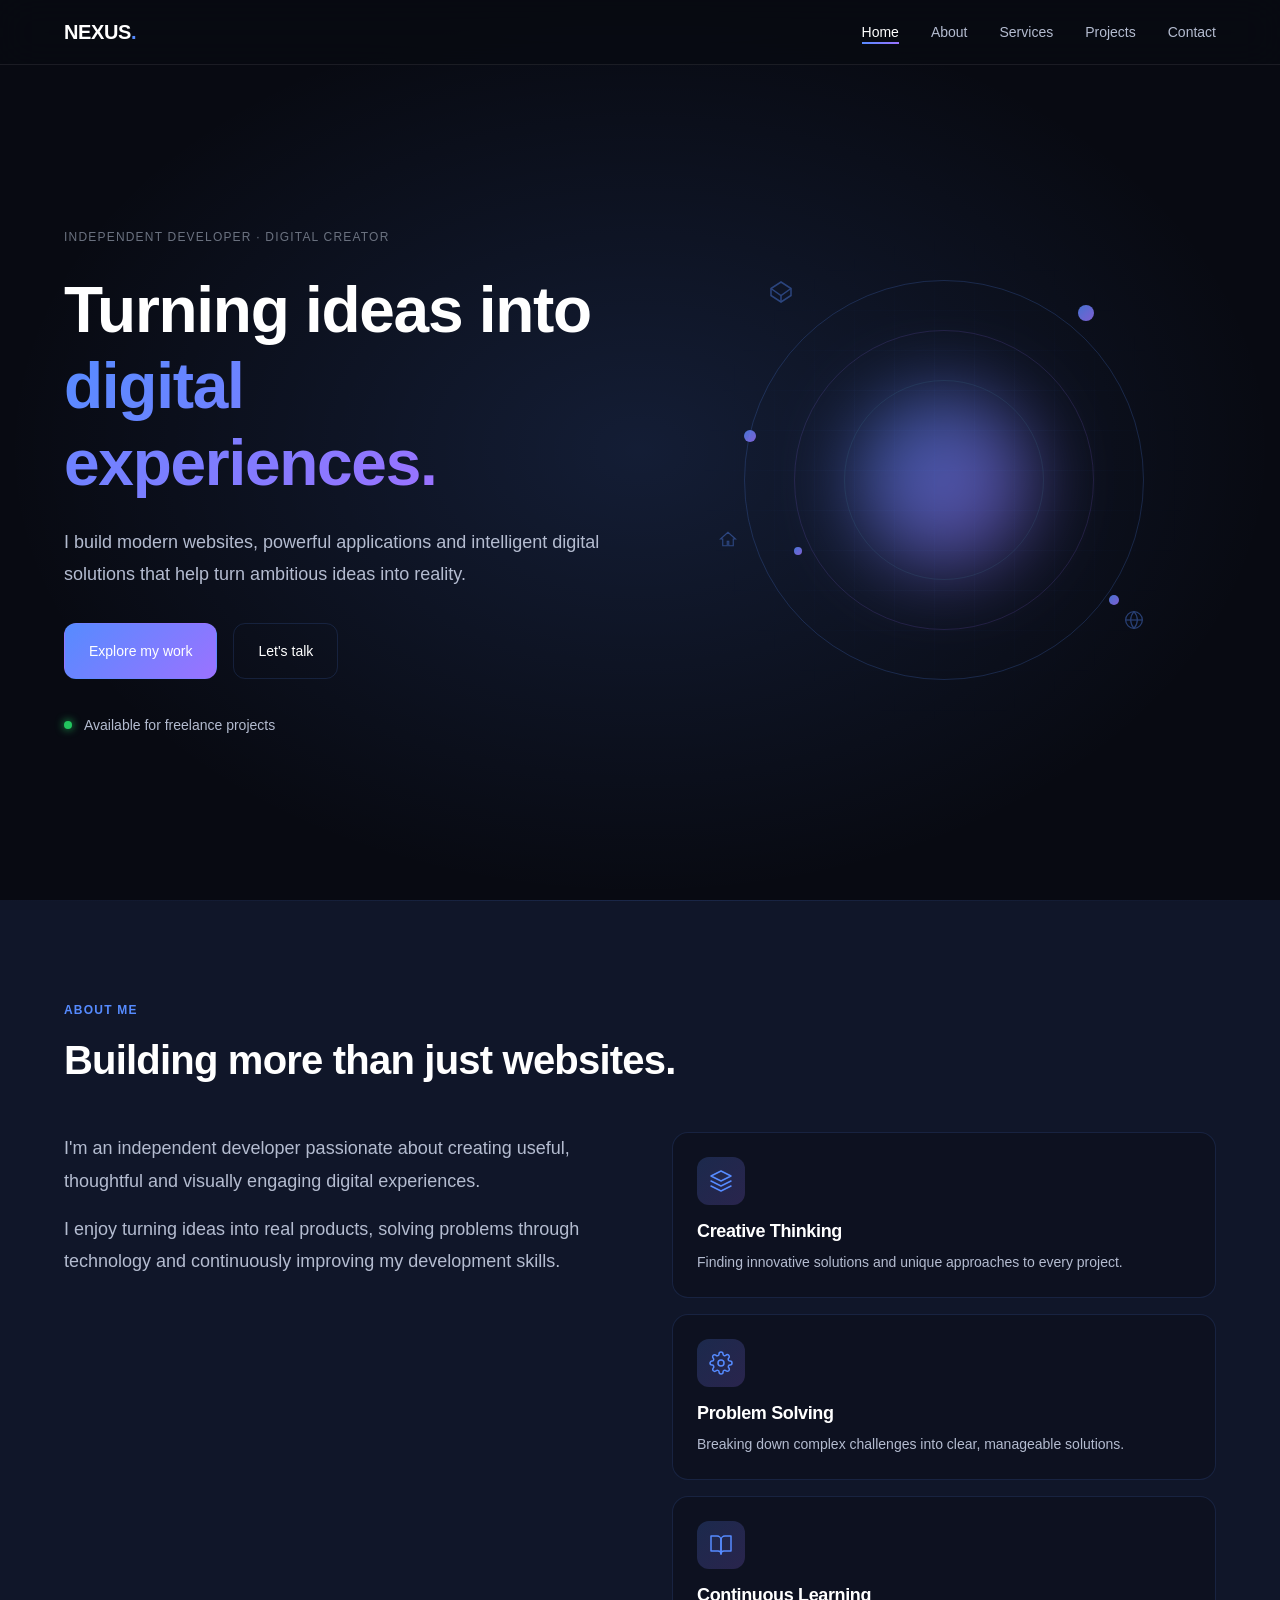
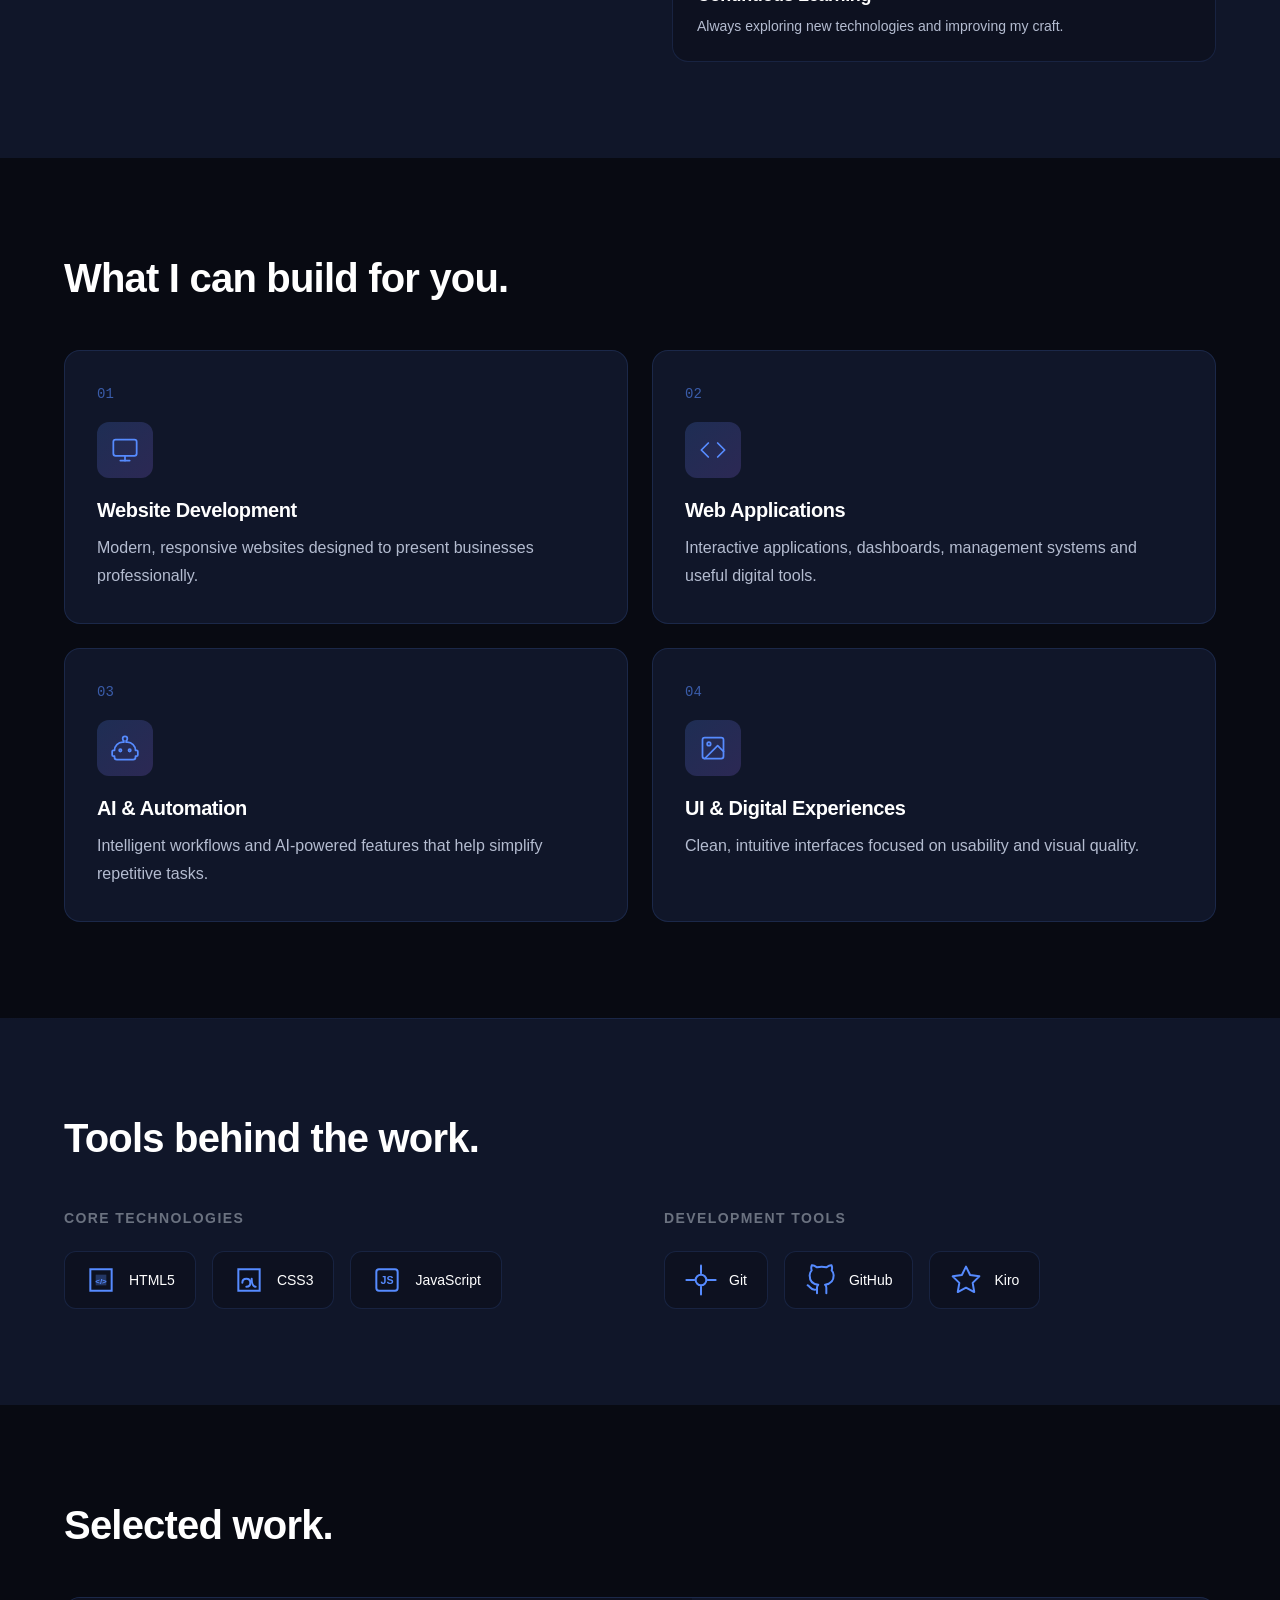
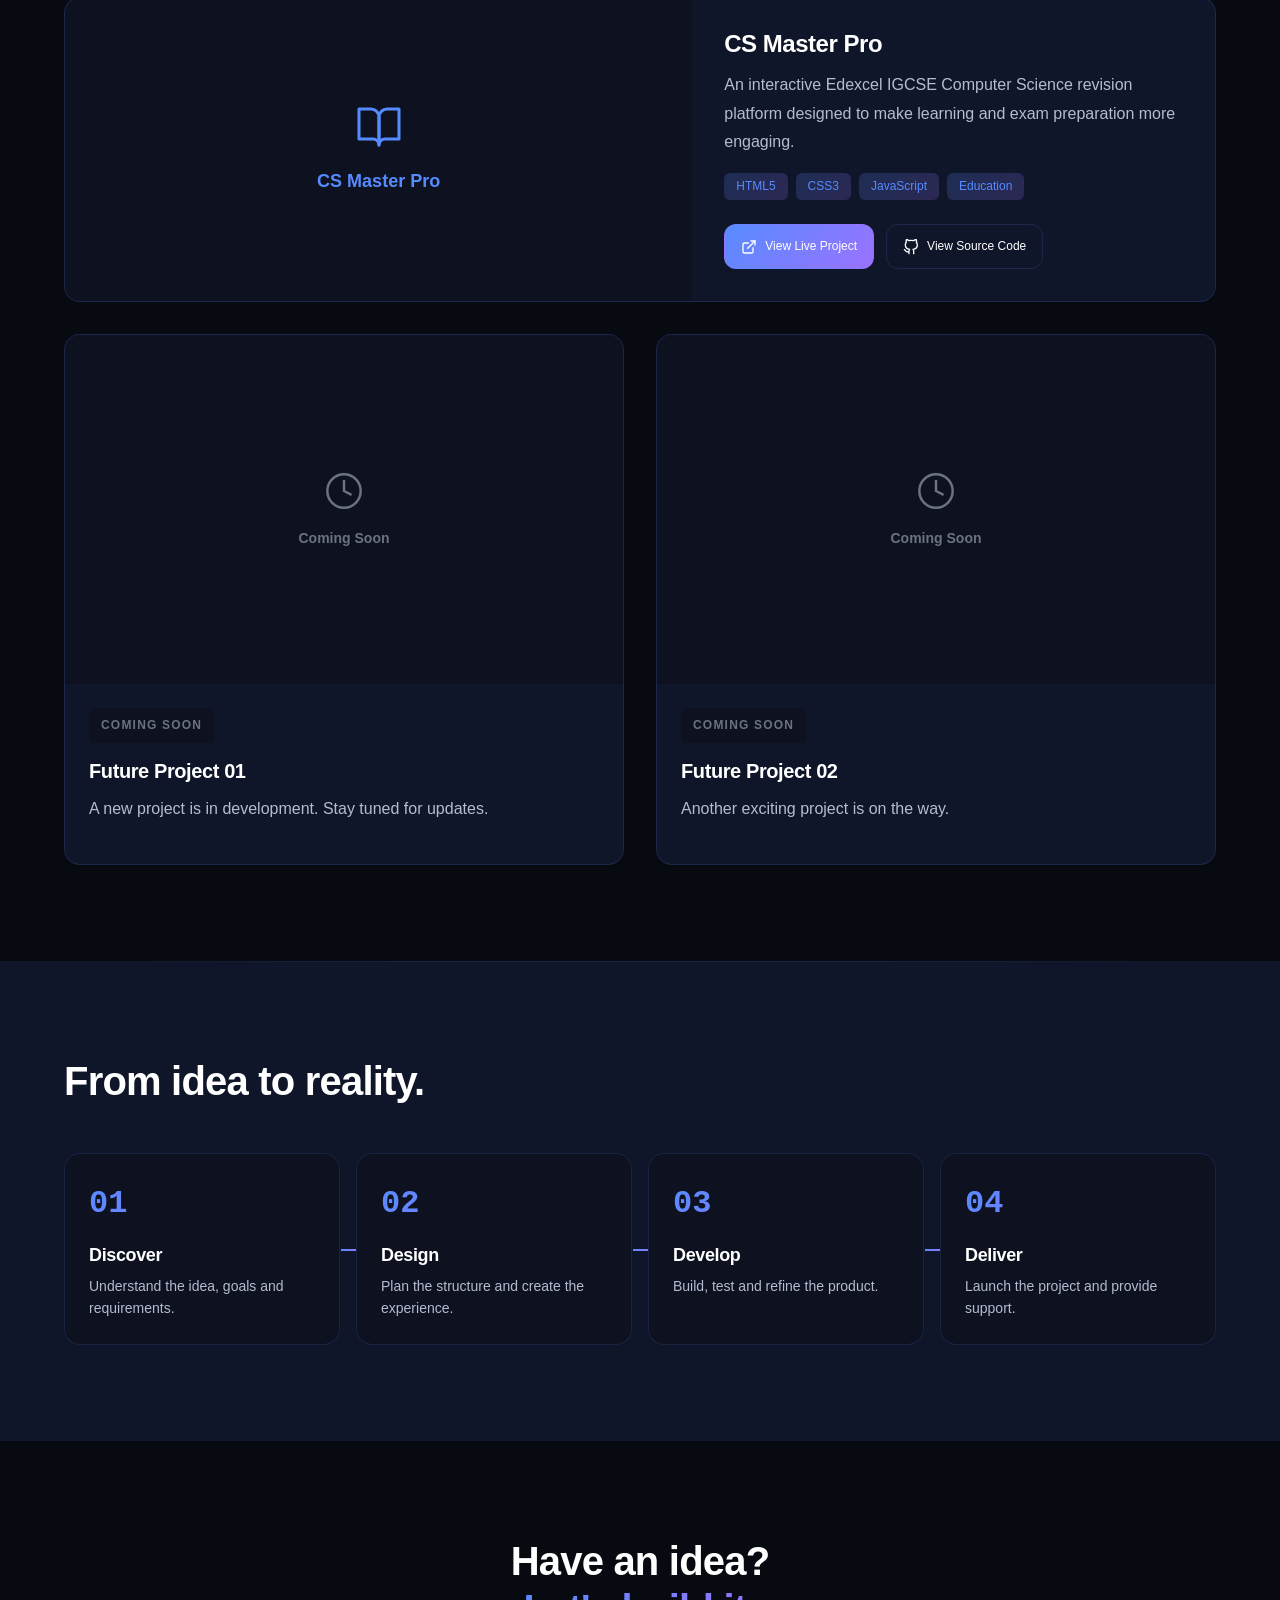
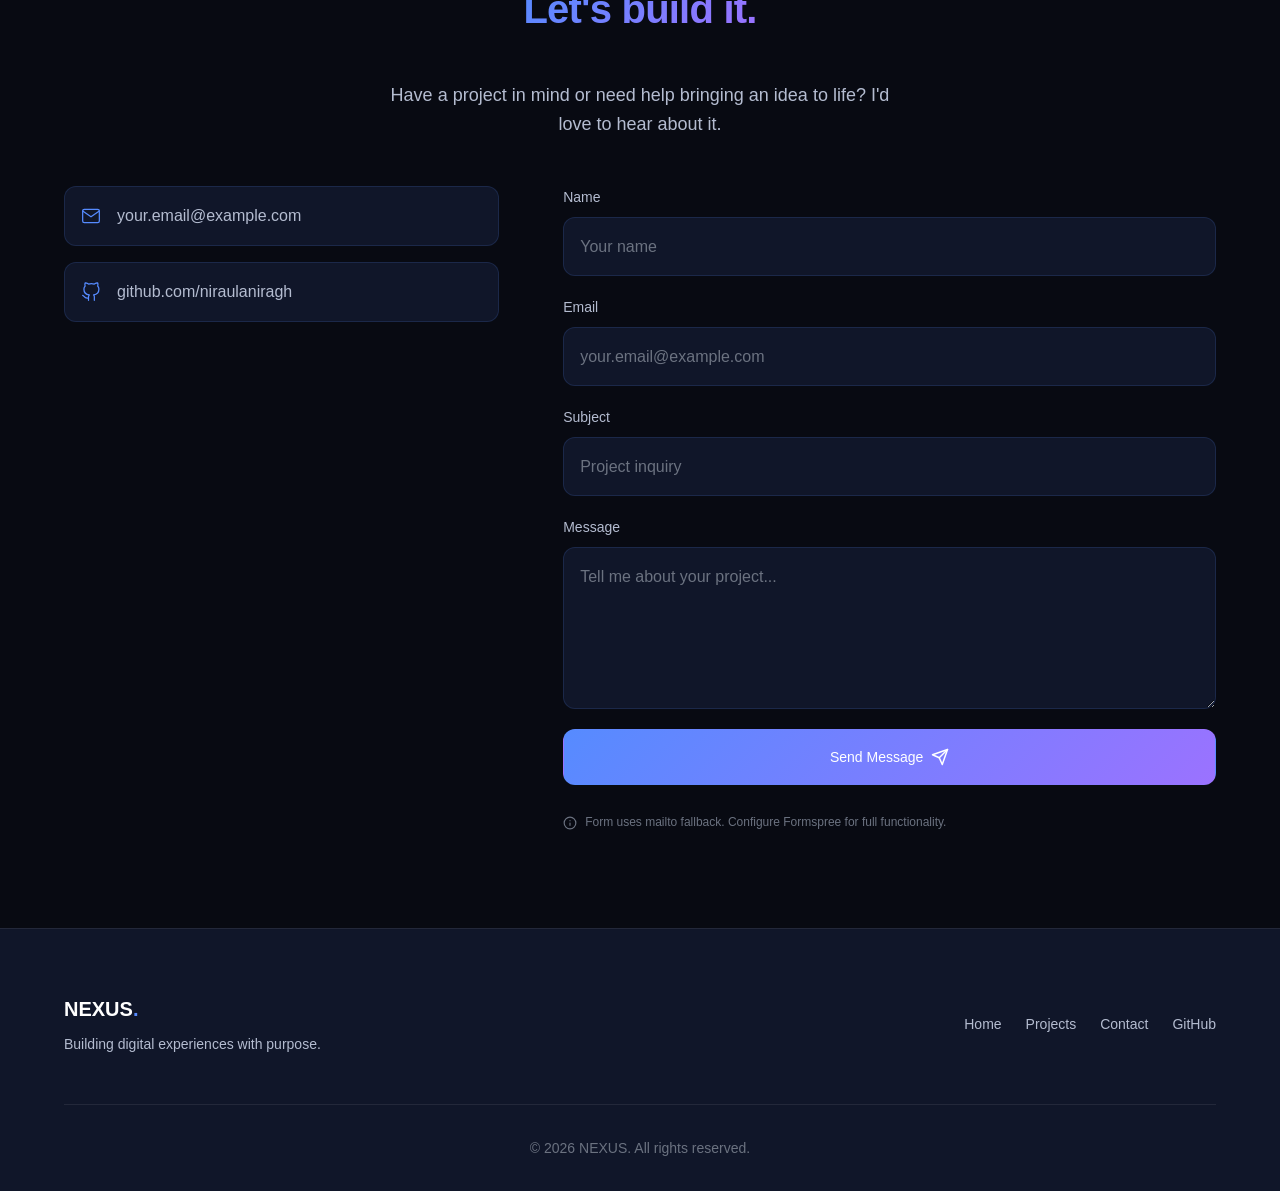
==== index.html @ 04286583 "Initial commit: NEXUS premium developer portfolio" ====
<!DOCTYPE html>
<html lang="en">
<head>
    <meta charset="UTF-8">
    <meta name="viewport" content="width=device-width, initial-scale=1.0">
    <meta name="description" content="NEXUS — Independent developer creating modern websites, powerful applications, and intelligent digital solutions.">
    
    <!-- Open Graph -->
    <meta property="og:title" content="NEXUS — Digital Developer Portfolio">
    <meta property="og:description" content="Turning ideas into digital experiences. Modern websites, applications, and AI-powered solutions.">
    <meta property="og:type" content="website">
    <meta property="og:url" content="https://niraulaniragh.github.io/nexus-portfolio/">
    <meta property="og:image" content="https://niraulaniragh.github.io/nexus-portfolio/assets/og-image.png">
    
    <!-- Twitter Card -->
    <meta name="twitter:card" content="summary_large_image">
    <meta name="twitter:title" content="NEXUS — Digital Developer Portfolio">
    <meta name="twitter:description" content="Turning ideas into digital experiences.">
    
    <!-- Favicon -->
    <link rel="icon" type="image/svg+xml" href="assets/favicon.svg">
    
    <!-- Styles -->
    <link rel="stylesheet" href="css/styles.css">
    
    <title>NEXUS — Digital Developer Portfolio</title>
</head>
<body>
    <!-- Navigation -->
    <header class="nav-header" id="nav-header">
        <nav class="nav-container">
            <a href="#home" class="nav-logo">NEXUS<span class="logo-dot">.</span></a>
            
            <button class="nav-toggle" id="nav-toggle" aria-label="Toggle navigation" aria-expanded="false">
                <span class="hamburger-line"></span>
                <span class="hamburger-line"></span>
                <span class="hamburger-line"></span>
            </button>
            
            <ul class="nav-menu" id="nav-menu">
                <li><a href="#home" class="nav-link active">Home</a></li>
                <li><a href="#about" class="nav-link">About</a></li>
                <li><a href="#services" class="nav-link">Services</a></li>
                <li><a href="#projects" class="nav-link">Projects</a></li>
                <li><a href="#contact" class="nav-link">Contact</a></li>
            </ul>
        </nav>
    </header>

    <main>
        <!-- Hero Section -->
        <section class="hero" id="home">
            <div class="hero-container">
                <div class="hero-content">
                    <span class="hero-eyebrow">INDEPENDENT DEVELOPER · DIGITAL CREATOR</span>
                    <h1 class="hero-title">
                        Turning ideas into<br>
                        <span class="gradient-text">digital experiences.</span>
                    </h1>
                    <p class="hero-description">
                        I build modern websites, powerful applications and intelligent digital solutions that help turn ambitious ideas into reality.
                    </p>
                    <div class="hero-buttons">
                        <a href="#projects" class="btn btn-primary">Explore my work</a>
                        <a href="#contact" class="btn btn-secondary">Let's talk</a>
                    </div>
                    <div class="availability-indicator">
                        <span class="availability-dot"></span>
                        <span>Available for freelance projects</span>
                    </div>
                </div>
                
                <div class="hero-visual">
                    <div class="visual-container">
                        <!-- Animated abstract visual -->
                        <div class="orbit orbit-1"></div>
                        <div class="orbit orbit-2"></div>
                        <div class="orbit orbit-3"></div>
                        <div class="gradient-sphere"></div>
                        <div class="floating-shape shape-1"></div>
                        <div class="floating-shape shape-2"></div>
                        <div class="floating-shape shape-3"></div>
                        <div class="floating-shape shape-4"></div>
                        <div class="grid-overlay"></div>
                        <div class="tech-element tech-1">
                            <svg width="24" height="24" viewBox="0 0 24 24" fill="none" stroke="currentColor" stroke-width="1.5">
                                <polygon points="12 2 22 8.5 22 15.5 12 22 2 15.5 2 8.5 12 2"></polygon>
                                <line x1="12" y1="22" x2="12" y2="15.5"></line>
                                <polyline points="22 8.5 12 15.5 2 8.5"></polyline>
                            </svg>
                        </div>
                        <div class="tech-element tech-2">
                            <svg width="20" height="20" viewBox="0 0 24 24" fill="none" stroke="currentColor" stroke-width="1.5">
                                <circle cx="12" cy="12" r="10"></circle>
                                <line x1="2" y1="12" x2="22" y2="12"></line>
                                <path d="M12 2a15.3 15.3 0 0 1 4 10 15.3 15.3 0 0 1-4 10 15.3 15.3 0 0 1-4-10 15.3 15.3 0 0 1 4-10z"></path>
                            </svg>
                        </div>
                        <div class="tech-element tech-3">
                            <svg width="18" height="18" viewBox="0 0 24 24" fill="none" stroke="currentColor" stroke-width="1.5">
                                <path d="M12 3L2 12h3v9h6v-6h2v6h6v-9h3L12 3z"></path>
                            </svg>
                        </div>
                    </div>
                </div>
            </div>
        </section>

        <!-- About Section -->
        <section class="about" id="about">
            <div class="container">
                <span class="section-label">ABOUT ME</span>
                <h2 class="section-title">Building more than just websites.</h2>
                
                <div class="about-content">
                    <div class="about-text">
                        <p>I'm an independent developer passionate about creating useful, thoughtful and visually engaging digital experiences.</p>
                        <p>I enjoy turning ideas into real products, solving problems through technology and continuously improving my development skills.</p>
                    </div>
                    
                    <div class="value-cards">
                        <div class="value-card">
                            <div class="value-icon">
                                <svg width="24" height="24" viewBox="0 0 24 24" fill="none" stroke="currentColor" stroke-width="1.5" stroke-linecap="round" stroke-linejoin="round">
                                    <path d="M12 2L2 7l10 5 10-5-10-5z"></path>
                                    <path d="M2 17l10 5 10-5"></path>
                                    <path d="M2 12l10 5 10-5"></path>
                                </svg>
                            </div>
                            <h3>Creative Thinking</h3>
                            <p>Finding innovative solutions and unique approaches to every project.</p>
                        </div>
                        
                        <div class="value-card">
                            <div class="value-icon">
                                <svg width="24" height="24" viewBox="0 0 24 24" fill="none" stroke="currentColor" stroke-width="1.5" stroke-linecap="round" stroke-linejoin="round">
                                    <circle cx="12" cy="12" r="3"></circle>
                                    <path d="M19.4 15a1.65 1.65 0 0 0 .33 1.82l.06.06a2 2 0 0 1 0 2.83 2 2 0 0 1-2.83 0l-.06-.06a1.65 1.65 0 0 0-1.82-.33 1.65 1.65 0 0 0-1 1.51V21a2 2 0 0 1-2 2 2 2 0 0 1-2-2v-.09A1.65 1.65 0 0 0 9 19.4a1.65 1.65 0 0 0-1.82.33l-.06.06a2 2 0 0 1-2.83 0 2 2 0 0 1 0-2.83l.06-.06a1.65 1.65 0 0 0 .33-1.82 1.65 1.65 0 0 0-1.51-1H3a2 2 0 0 1-2-2 2 2 0 0 1 2-2h.09A1.65 1.65 0 0 0 4.6 9a1.65 1.65 0 0 0-.33-1.82l-.06-.06a2 2 0 0 1 0-2.83 2 2 0 0 1 2.83 0l.06.06a1.65 1.65 0 0 0 1.82.33H9a1.65 1.65 0 0 0 1-1.51V3a2 2 0 0 1 2-2 2 2 0 0 1 2 2v.09a1.65 1.65 0 0 0 1 1.51 1.65 1.65 0 0 0 1.82-.33l.06-.06a2 2 0 0 1 2.83 0 2 2 0 0 1 0 2.83l-.06.06a1.65 1.65 0 0 0-.33 1.82V9a1.65 1.65 0 0 0 1.51 1H21a2 2 0 0 1 2 2 2 2 0 0 1-2 2h-.09a1.65 1.65 0 0 0-1.51 1z"></path>
                                </svg>
                            </div>
                            <h3>Problem Solving</h3>
                            <p>Breaking down complex challenges into clear, manageable solutions.</p>
                        </div>
                        
                        <div class="value-card">
                            <div class="value-icon">
                                <svg width="24" height="24" viewBox="0 0 24 24" fill="none" stroke="currentColor" stroke-width="1.5" stroke-linecap="round" stroke-linejoin="round">
                                    <path d="M2 3h6a4 4 0 0 1 4 4v14a3 3 0 0 0-3-3H2z"></path>
                                    <path d="M22 3h-6a4 4 0 0 0-4 4v14a3 3 0 0 1 3-3h7z"></path>
                                </svg>
                            </div>
                            <h3>Continuous Learning</h3>
                            <p>Always exploring new technologies and improving my craft.</p>
                        </div>
                    </div>
                </div>
            </div>
        </section>

        <!-- Services Section -->
        <section class="services" id="services">
            <div class="container">
                <h2 class="section-title">What I can build for you.</h2>
                
                <div class="services-grid">
                    <article class="service-card">
                        <span class="service-number">01</span>
                        <div class="service-icon">
                            <svg width="28" height="28" viewBox="0 0 24 24" fill="none" stroke="currentColor" stroke-width="1.5" stroke-linecap="round" stroke-linejoin="round">
                                <rect x="2" y="3" width="20" height="14" rx="2" ry="2"></rect>
                                <line x1="8" y1="21" x2="16" y2="21"></line>
                                <line x1="12" y1="17" x2="12" y2="21"></line>
                            </svg>
                        </div>
                        <h3>Website Development</h3>
                        <p>Modern, responsive websites designed to present businesses professionally.</p>
                    </article>
                    
                    <article class="service-card">
                        <span class="service-number">02</span>
                        <div class="service-icon">
                            <svg width="28" height="28" viewBox="0 0 24 24" fill="none" stroke="currentColor" stroke-width="1.5" stroke-linecap="round" stroke-linejoin="round">
                                <polyline points="16 18 22 12 16 6"></polyline>
                                <polyline points="8 6 2 12 8 18"></polyline>
                            </svg>
                        </div>
                        <h3>Web Applications</h3>
                        <p>Interactive applications, dashboards, management systems and useful digital tools.</p>
                    </article>
                    
                    <article class="service-card">
                        <span class="service-number">03</span>
                        <div class="service-icon">
                            <svg width="28" height="28" viewBox="0 0 24 24" fill="none" stroke="currentColor" stroke-width="1.5" stroke-linecap="round" stroke-linejoin="round">
                                <path d="M12 2a2 2 0 0 1 2 2c0 .74-.4 1.39-1 1.73V7h1a7 7 0 0 1 7 7h1a1 1 0 0 1 1 1v3a1 1 0 0 1-1 1h-1v1a2 2 0 0 1-2 2H5a2 2 0 0 1-2-2v-1H2a1 1 0 0 1-1-1v-3a1 1 0 0 1 1-1h1a7 7 0 0 1 7-7h1V5.73c-.6-.34-1-.99-1-1.73a2 2 0 0 1 2-2z"></path>
                                <circle cx="8" cy="14" r="1"></circle>
                                <circle cx="16" cy="14" r="1"></circle>
                            </svg>
                        </div>
                        <h3>AI & Automation</h3>
                        <p>Intelligent workflows and AI-powered features that help simplify repetitive tasks.</p>
                    </article>
                    
                    <article class="service-card">
                        <span class="service-number">04</span>
                        <div class="service-icon">
                            <svg width="28" height="28" viewBox="0 0 24 24" fill="none" stroke="currentColor" stroke-width="1.5" stroke-linecap="round" stroke-linejoin="round">
                                <rect x="3" y="3" width="18" height="18" rx="2" ry="2"></rect>
                                <circle cx="8.5" cy="8.5" r="1.5"></circle>
                                <polyline points="21 15 16 10 5 21"></polyline>
                            </svg>
                        </div>
                        <h3>UI & Digital Experiences</h3>
                        <p>Clean, intuitive interfaces focused on usability and visual quality.</p>
                    </article>
                </div>
            </div>
        </section>

        <!-- Tech Stack Section -->
        <section class="tech-stack" id="tech-stack">
            <div class="container">
                <h2 class="section-title">Tools behind the work.</h2>
                
                <div class="tech-categories">
                    <div class="tech-category">
                        <h3 class="tech-category-title">Core Technologies</h3>
                        <div class="tech-items">
                            <div class="tech-item">
                                <div class="tech-icon-wrapper">
                                    <svg width="32" height="32" viewBox="0 0 24 24" fill="none">
                                        <path d="M4 4h16v16H4V4z" stroke="currentColor" stroke-width="1.5"/>
                                        <path d="M8 8h8v8H8V8z" fill="currentColor" opacity="0.3"/>
                                        <text x="12" y="15" text-anchor="middle" font-size="6" fill="currentColor" font-weight="600">&lt;/&gt;</text>
                                    </svg>
                                </div>
                                <span>HTML5</span>
                            </div>
                            <div class="tech-item">
                                <div class="tech-icon-wrapper">
                                    <svg width="32" height="32" viewBox="0 0 24 24" fill="none">
                                        <path d="M4 4h16v16H4V4z" stroke="currentColor" stroke-width="1.5"/>
                                        <path d="M7 14c0-2 1.5-3 3-3s3 1 3 3-1.5 3-3 3" stroke="currentColor" stroke-width="1.5" stroke-linecap="round"/>
                                        <path d="M14 11c0 0 0 6 3 6" stroke="currentColor" stroke-width="1.5" stroke-linecap="round"/>
                                    </svg>
                                </div>
                                <span>CSS3</span>
                            </div>
                            <div class="tech-item">
                                <div class="tech-icon-wrapper">
                                    <svg width="32" height="32" viewBox="0 0 24 24" fill="none">
                                        <rect x="4" y="4" width="16" height="16" rx="2" stroke="currentColor" stroke-width="1.5"/>
                                        <text x="12" y="15" text-anchor="middle" font-size="8" fill="currentColor" font-weight="700">JS</text>
                                    </svg>
                                </div>
                                <span>JavaScript</span>
                            </div>
                        </div>
                    </div>
                    
                    <div class="tech-category">
                        <h3 class="tech-category-title">Development Tools</h3>
                        <div class="tech-items">
                            <div class="tech-item">
                                <div class="tech-icon-wrapper">
                                    <svg width="32" height="32" viewBox="0 0 24 24" fill="none" stroke="currentColor" stroke-width="1.5" stroke-linecap="round" stroke-linejoin="round">
                                        <circle cx="12" cy="12" r="4"/>
                                        <line x1="1.05" y1="12" x2="7" y2="12"/>
                                        <line x1="17.01" y1="12" x2="22.96" y2="12"/>
                                        <line x1="12" y1="1.05" x2="12" y2="7"/>
                                        <line x1="12" y1="17.01" x2="12" y2="22.96"/>
                                    </svg>
                                </div>
                                <span>Git</span>
                            </div>
                            <div class="tech-item">
                                <div class="tech-icon-wrapper">
                                    <svg width="32" height="32" viewBox="0 0 24 24" fill="none" stroke="currentColor" stroke-width="1.5" stroke-linecap="round" stroke-linejoin="round">
                                        <path d="M9 19c-5 1.5-5-2.5-7-3m14 6v-3.87a3.37 3.37 0 0 0-.94-2.61c3.14-.35 6.44-1.54 6.44-7A5.44 5.44 0 0 0 20 4.77 5.07 5.07 0 0 0 19.91 1S18.73.65 16 2.48a13.38 13.38 0 0 0-7 0C6.27.65 5.09 1 5.09 1A5.07 5.07 0 0 0 5 4.77a5.44 5.44 0 0 0-1.5 3.78c0 5.42 3.3 6.61 6.44 7A3.37 3.37 0 0 0 9 18.13V22"/>
                                    </svg>
                                </div>
                                <span>GitHub</span>
                            </div>
                            <div class="tech-item">
                                <div class="tech-icon-wrapper">
                                    <svg width="32" height="32" viewBox="0 0 24 24" fill="none" stroke="currentColor" stroke-width="1.5" stroke-linecap="round" stroke-linejoin="round">
                                        <polygon points="12 2 15.09 8.26 22 9.27 17 14.14 18.18 21.02 12 17.77 5.82 21.02 7 14.14 2 9.27 8.91 8.26 12 2"/>
                                    </svg>
                                </div>
                                <span>Kiro</span>
                            </div>
                        </div>
                    </div>
                </div>
            </div>
        </section>

        <!-- Projects Section -->
        <section class="projects" id="projects">
            <div class="container">
                <h2 class="section-title">Selected work.</h2>
                
                <div class="projects-grid">
                    <!-- Featured Project: CS Master Pro -->
                    <article class="project-card featured">
                        <div class="project-image">
                            <div class="project-placeholder">
                                <svg width="48" height="48" viewBox="0 0 24 24" fill="none" stroke="currentColor" stroke-width="1.5" stroke-linecap="round" stroke-linejoin="round">
                                    <path d="M2 3h6a4 4 0 0 1 4 4v14a3 3 0 0 0-3-3H2z"></path>
                                    <path d="M22 3h-6a4 4 0 0 0-4 4v14a3 3 0 0 1 3-3h7z"></path>
                                </svg>
                                <span>CS Master Pro</span>
                            </div>
                        </div>
                        <div class="project-content">
                            <h3 class="project-title">CS Master Pro</h3>
                            <p class="project-description">An interactive Edexcel IGCSE Computer Science revision platform designed to make learning and exam preparation more engaging.</p>
                            <div class="project-tags">
                                <span class="tag">HTML5</span>
                                <span class="tag">CSS3</span>
                                <span class="tag">JavaScript</span>
                                <span class="tag">Education</span>
                            </div>
                            <div class="project-links">
                                <a href="https://niraulaniragh.github.io/cs-master-pro/" target="_blank" rel="noopener noreferrer" class="btn btn-primary btn-small">
                                    <svg width="16" height="16" viewBox="0 0 24 24" fill="none" stroke="currentColor" stroke-width="2" stroke-linecap="round" stroke-linejoin="round">
                                        <path d="M18 13v6a2 2 0 0 1-2 2H5a2 2 0 0 1-2-2V8a2 2 0 0 1 2-2h6"></path>
                                        <polyline points="15 3 21 3 21 9"></polyline>
                                        <line x1="10" y1="14" x2="21" y2="3"></line>
                                    </svg>
                                    View Live Project
                                </a>
                                <a href="https://github.com/niraulaniragh/cs-master-pro" target="_blank" rel="noopener noreferrer" class="btn btn-secondary btn-small">
                                    <svg width="16" height="16" viewBox="0 0 24 24" fill="none" stroke="currentColor" stroke-width="2" stroke-linecap="round" stroke-linejoin="round">
                                        <path d="M9 19c-5 1.5-5-2.5-7-3m14 6v-3.87a3.37 3.37 0 0 0-.94-2.61c3.14-.35 6.44-1.54 6.44-7A5.44 5.44 0 0 0 20 4.77 5.07 5.07 0 0 0 19.91 1S18.73.65 16 2.48a13.38 13.38 0 0 0-7 0C6.27.65 5.09 1 5.09 1A5.07 5.07 0 0 0 5 4.77a5.44 5.44 0 0 0-1.5 3.78c0 5.42 3.3 6.61 6.44 7A3.37 3.37 0 0 0 9 18.13V22"/>
                                    </svg>
                                    View Source Code
                                </a>
                            </div>
                        </div>
                    </article>
                    
                    <!-- Future Project 01 -->
                    <article class="project-card coming-soon">
                        <div class="project-image">
                            <div class="project-placeholder placeholder-muted">
                                <svg width="40" height="40" viewBox="0 0 24 24" fill="none" stroke="currentColor" stroke-width="1.5" stroke-linecap="round" stroke-linejoin="round">
                                    <circle cx="12" cy="12" r="10"></circle>
                                    <polyline points="12 6 12 12 16 14"></polyline>
                                </svg>
                                <span>Coming Soon</span>
                            </div>
                        </div>
                        <div class="project-content">
                            <span class="coming-soon-badge">Coming Soon</span>
                            <h3 class="project-title">Future Project 01</h3>
                            <p class="project-description">A new project is in development. Stay tuned for updates.</p>
                        </div>
                    </article>
                    
                    <!-- Future Project 02 -->
                    <article class="project-card coming-soon">
                        <div class="project-image">
                            <div class="project-placeholder placeholder-muted">
                                <svg width="40" height="40" viewBox="0 0 24 24" fill="none" stroke="currentColor" stroke-width="1.5" stroke-linecap="round" stroke-linejoin="round">
                                    <circle cx="12" cy="12" r="10"></circle>
                                    <polyline points="12 6 12 12 16 14"></polyline>
                                </svg>
                                <span>Coming Soon</span>
                            </div>
                        </div>
                        <div class="project-content">
                            <span class="coming-soon-badge">Coming Soon</span>
                            <h3 class="project-title">Future Project 02</h3>
                            <p class="project-description">Another exciting project is on the way.</p>
                        </div>
                    </article>
                </div>
            </div>
        </section>

        <!-- Process Section -->
        <section class="process" id="process">
            <div class="container">
                <h2 class="section-title">From idea to reality.</h2>
                
                <div class="process-timeline">
                    <div class="process-step">
                        <div class="step-number">01</div>
                        <div class="step-content">
                            <h3>Discover</h3>
                            <p>Understand the idea, goals and requirements.</p>
                        </div>
                        <div class="step-connector"></div>
                    </div>
                    
                    <div class="process-step">
                        <div class="step-number">02</div>
                        <div class="step-content">
                            <h3>Design</h3>
                            <p>Plan the structure and create the experience.</p>
                        </div>
                        <div class="step-connector"></div>
                    </div>
                    
                    <div class="process-step">
                        <div class="step-number">03</div>
                        <div class="step-content">
                            <h3>Develop</h3>
                            <p>Build, test and refine the product.</p>
                        </div>
                        <div class="step-connector"></div>
                    </div>
                    
                    <div class="process-step">
                        <div class="step-number">04</div>
                        <div class="step-content">
                            <h3>Deliver</h3>
                            <p>Launch the project and provide support.</p>
                        </div>
                    </div>
                </div>
            </div>
        </section>

        <!-- Contact Section -->
        <section class="contact" id="contact">
            <div class="container">
                <div class="contact-header">
                    <h2 class="section-title">
                        Have an idea?<br>
                        <span class="gradient-text">Let's build it.</span>
                    </h2>
                    <p class="contact-description">Have a project in mind or need help bringing an idea to life? I'd love to hear about it.</p>
                </div>
                
                <div class="contact-content">
                    <div class="contact-info">
                        <div class="contact-item">
                            <svg width="20" height="20" viewBox="0 0 24 24" fill="none" stroke="currentColor" stroke-width="1.5" stroke-linecap="round" stroke-linejoin="round">
                                <path d="M4 4h16c1.1 0 2 .9 2 2v12c0 1.1-.9 2-2 2H4c-1.1 0-2-.9-2-2V6c0-1.1.9-2 2-2z"></path>
                                <polyline points="22,6 12,13 2,6"></polyline>
                            </svg>
                            <a href="mailto:your.email@example.com">your.email@example.com</a>
                        </div>
                        <div class="contact-item">
                            <svg width="20" height="20" viewBox="0 0 24 24" fill="none" stroke="currentColor" stroke-width="1.5" stroke-linecap="round" stroke-linejoin="round">
                                <path d="M9 19c-5 1.5-5-2.5-7-3m14 6v-3.87a3.37 3.37 0 0 0-.94-2.61c3.14-.35 6.44-1.54 6.44-7A5.44 5.44 0 0 0 20 4.77 5.07 5.07 0 0 0 19.91 1S18.73.65 16 2.48a13.38 13.38 0 0 0-7 0C6.27.65 5.09 1 5.09 1A5.07 5.07 0 0 0 5 4.77a5.44 5.44 0 0 0-1.5 3.78c0 5.42 3.3 6.61 6.44 7A3.37 3.37 0 0 0 9 18.13V22"/>
                            </svg>
                            <a href="https://github.com/niraulaniragh" target="_blank" rel="noopener noreferrer">github.com/niraulaniragh</a>
                        </div>
                    </div>
                    
                    <form class="contact-form" id="contact-form" action="https://formspree.io/f/YOUR_FORM_ID" method="POST">
                        <div class="form-group">
                            <label for="name">Name</label>
                            <input type="text" id="name" name="name" required placeholder="Your name">
                        </div>
                        <div class="form-group">
                            <label for="email">Email</label>
                            <input type="email" id="email" name="email" required placeholder="your.email@example.com">
                        </div>
                        <div class="form-group">
                            <label for="subject">Subject</label>
                            <input type="text" id="subject" name="subject" required placeholder="Project inquiry">
                        </div>
                        <div class="form-group">
                            <label for="message">Message</label>
                            <textarea id="message" name="message" required placeholder="Tell me about your project..." rows="5"></textarea>
                        </div>
                        <button type="submit" class="btn btn-primary btn-full">
                            <span>Send Message</span>
                            <svg width="18" height="18" viewBox="0 0 24 24" fill="none" stroke="currentColor" stroke-width="2" stroke-linecap="round" stroke-linejoin="round">
                                <line x1="22" y1="2" x2="11" y2="13"></line>
                                <polygon points="22 2 15 22 11 13 2 9 22 2"></polygon>
                            </svg>
                        </button>
                        <p class="form-note">
                            <svg width="14" height="14" viewBox="0 0 24 24" fill="none" stroke="currentColor" stroke-width="2" stroke-linecap="round" stroke-linejoin="round">
                                <circle cx="12" cy="12" r="10"></circle>
                                <line x1="12" y1="16" x2="12" y2="12"></line>
                                <line x1="12" y1="8" x2="12.01" y2="8"></line>
                            </svg>
                            Form uses mailto fallback. Configure Formspree for full functionality.
                        </p>
                    </form>
                </div>
            </div>
        </section>
    </main>

    <!-- Footer -->
    <footer class="footer">
        <div class="container">
            <div class="footer-content">
                <div class="footer-brand">
                    <a href="#home" class="footer-logo">NEXUS<span class="logo-dot">.</span></a>
                    <p>Building digital experiences with purpose.</p>
                </div>
                
                <nav class="footer-nav">
                    <a href="#home">Home</a>
                    <a href="#projects">Projects</a>
                    <a href="#contact">Contact</a>
                    <a href="https://github.com/niraulaniragh" target="_blank" rel="noopener noreferrer">GitHub</a>
                </nav>
            </div>
            
            <div class="footer-bottom">
                <p>&copy; <span id="current-year">2026</span> NEXUS. All rights reserved.</p>
            </div>
        </div>
    </footer>

    <!-- Scripts -->
    <script src="js/main.js"></script>
</body>
</html>
---- css/styles.css ----
/* ============================================
   NEXUS Portfolio — Design System & Styles
   ============================================ */

/* ----------------------
   CSS Variables
---------------------- */
:root {
    /* Colors */
    --color-bg-primary: #080A12;
    --color-bg-secondary: #101629;
    --color-bg-tertiary: #151B2E;
    --color-bg-card: #0D1120;
    
    --color-electric-blue: #568BFF;
    --color-purple: #9B72FF;
    --color-cyan: #4ECDC4;
    
    --color-text-primary: #FFFFFF;
    --color-text-secondary: #B4BCD0;
    --color-text-muted: #6B7280;
    
    --color-border: rgba(86, 139, 255, 0.15);
    --color-border-light: rgba(255, 255, 255, 0.08);
    
    /* Gradients */
    --gradient-primary: linear-gradient(135deg, var(--color-electric-blue) 0%, var(--color-purple) 100%);
    --gradient-glow: linear-gradient(135deg, rgba(86, 139, 255, 0.2) 0%, rgba(155, 114, 255, 0.2) 100%);
    --gradient-radial: radial-gradient(ellipse at center, rgba(86, 139, 255, 0.15) 0%, transparent 70%);
    
    /* Typography */
    --font-family: 'Inter', -apple-system, BlinkMacSystemFont, 'Segoe UI', Roboto, Oxygen, Ubuntu, sans-serif;
    --font-mono: 'JetBrains Mono', 'Fira Code', monospace;
    
    --font-size-xs: 0.75rem;
    --font-size-sm: 0.875rem;
    --font-size-base: 1rem;
    --font-size-lg: 1.125rem;
    --font-size-xl: 1.25rem;
    --font-size-2xl: 1.5rem;
    --font-size-3xl: 2rem;
    --font-size-4xl: 2.5rem;
    --font-size-5xl: 3.5rem;
    --font-size-6xl: 4rem;
    
    --font-weight-normal: 400;
    --font-weight-medium: 500;
    --font-weight-semibold: 600;
    --font-weight-bold: 700;
    
    --line-height-tight: 1.2;
    --line-height-normal: 1.6;
    --line-height-relaxed: 1.8;
    
    --letter-spacing-tight: -0.02em;
    --letter-spacing-wide: 0.1em;
    
    /* Spacing */
    --space-1: 0.25rem;
    --space-2: 0.5rem;
    --space-3: 0.75rem;
    --space-4: 1rem;
    --space-5: 1.25rem;
    --space-6: 1.5rem;
    --space-8: 2rem;
    --space-10: 2.5rem;
    --space-12: 3rem;
    --space-16: 4rem;
    --space-20: 5rem;
    --space-24: 6rem;
    --space-32: 8rem;
    
    /* Layout */
    --container-max: 1200px;
    --container-padding: var(--space-6);
    --section-padding: var(--space-24);
    
    /* Borders & Shadows */
    --border-radius-sm: 0.375rem;
    --border-radius-md: 0.5rem;
    --border-radius-lg: 0.75rem;
    --border-radius-xl: 1rem;
    --border-radius-2xl: 1.5rem;
    --border-radius-full: 9999px;
    
    --shadow-sm: 0 1px 2px rgba(0, 0, 0, 0.2);
    --shadow-md: 0 4px 12px rgba(0, 0, 0, 0.3);
    --shadow-lg: 0 8px 24px rgba(0, 0, 0, 0.4);
    --shadow-glow: 0 0 40px rgba(86, 139, 255, 0.15);
    
    /* Transitions */
    --transition-fast: 150ms ease;
    --transition-base: 250ms ease;
    --transition-slow: 400ms ease;
    --transition-spring: 500ms cubic-bezier(0.34, 1.56, 0.64, 1);
    
    /* Z-index */
    --z-dropdown: 100;
    --z-sticky: 200;
    --z-fixed: 300;
    --z-modal: 400;
    --z-tooltip: 500;
}

/* ----------------------
   Reset & Base
---------------------- */
*,
*::before,
*::after {
    box-sizing: border-box;
    margin: 0;
    padding: 0;
}

html {
    scroll-behavior: smooth;
    -webkit-text-size-adjust: 100%;
}

@media (prefers-reduced-motion: reduce) {
    html {
        scroll-behavior: auto;
    }
    
    *,
    *::before,
    *::after {
        animation-duration: 0.01ms !important;
        animation-iteration-count: 1 !important;
        transition-duration: 0.01ms !important;
    }
}

body {
    font-family: var(--font-family);
    font-size: var(--font-size-base);
    font-weight: var(--font-weight-normal);
    line-height: var(--line-height-normal);
    color: var(--color-text-primary);
    background-color: var(--color-bg-primary);
    -webkit-font-smoothing: antialiased;
    -moz-osx-font-smoothing: grayscale;
    overflow-x: hidden;
}

img,
picture,
video,
canvas,
svg {
    display: block;
    max-width: 100%;
}

input,
button,
textarea,
select {
    font: inherit;
    color: inherit;
}

a {
    color: inherit;
    text-decoration: none;
}

ul,
ol {
    list-style: none;
}

/* ----------------------
   Typography
---------------------- */
h1, h2, h3, h4, h5, h6 {
    font-weight: var(--font-weight-bold);
    line-height: var(--line-height-tight);
    letter-spacing: var(--letter-spacing-tight);
}

.gradient-text {
    background: var(--gradient-primary);
    -webkit-background-clip: text;
    background-clip: text;
    -webkit-text-fill-color: transparent;
}

.section-label {
    display: inline-block;
    font-size: var(--font-size-xs);
    font-weight: var(--font-weight-semibold);
    letter-spacing: var(--letter-spacing-wide);
    color: var(--color-electric-blue);
    text-transform: uppercase;
    margin-bottom: var(--space-4);
}

.section-title {
    font-size: var(--font-size-3xl);
    margin-bottom: var(--space-12);
}

@media (min-width: 768px) {
    .section-title {
        font-size: var(--font-size-4xl);
    }
}

/* ----------------------
   Layout
---------------------- */
.container {
    width: 100%;
    max-width: var(--container-max);
    margin: 0 auto;
    padding: 0 var(--container-padding);
}

section {
    padding: var(--section-padding) 0;
}

/* ----------------------
   Buttons
---------------------- */
.btn {
    display: inline-flex;
    align-items: center;
    justify-content: center;
    gap: var(--space-2);
    padding: var(--space-4) var(--space-6);
    font-size: var(--font-size-sm);
    font-weight: var(--font-weight-medium);
    border-radius: var(--border-radius-lg);
    border: 1px solid transparent;
    cursor: pointer;
    transition: all var(--transition-base);
    white-space: nowrap;
}

.btn:focus-visible {
    outline: 2px solid var(--color-electric-blue);
    outline-offset: 2px;
}

.btn-primary {
    background: var(--gradient-primary);
    color: var(--color-text-primary);
    border-color: transparent;
}

.btn-primary:hover {
    transform: translateY(-2px);
    box-shadow: 0 8px 24px rgba(86, 139, 255, 0.35);
}

.btn-secondary {
    background: transparent;
    color: var(--color-text-primary);
    border-color: var(--color-border);
}

.btn-secondary:hover {
    background: rgba(255, 255, 255, 0.05);
    border-color: var(--color-electric-blue);
}

.btn-small {
    padding: var(--space-3) var(--space-4);
    font-size: var(--font-size-xs);
}

.btn-full {
    width: 100%;
}

/* ----------------------
   Navigation
---------------------- */
.nav-header {
    position: fixed;
    top: 0;
    left: 0;
    right: 0;
    z-index: var(--z-fixed);
    padding: var(--space-4) 0;
    background: rgba(8, 10, 18, 0.8);
    backdrop-filter: blur(20px);
    -webkit-backdrop-filter: blur(20px);
    border-bottom: 1px solid var(--color-border-light);
    transition: all var(--transition-base);
}

.nav-header.scrolled {
    padding: var(--space-3) 0;
    background: rgba(8, 10, 18, 0.95);
}

.nav-container {
    display: flex;
    align-items: center;
    justify-content: space-between;
    max-width: var(--container-max);
    margin: 0 auto;
    padding: 0 var(--container-padding);
}

.nav-logo {
    font-size: var(--font-size-xl);
    font-weight: var(--font-weight-bold);
    letter-spacing: var(--letter-spacing-tight);
}

.logo-dot {
    color: var(--color-electric-blue);
}

.nav-toggle {
    display: flex;
    flex-direction: column;
    gap: 5px;
    padding: var(--space-2);
    background: transparent;
    border: none;
    cursor: pointer;
    z-index: var(--z-modal);
}

.hamburger-line {
    width: 24px;
    height: 2px;
    background: var(--color-text-primary);
    border-radius: var(--border-radius-full);
    transition: all var(--transition-base);
}

.nav-toggle[aria-expanded="true"] .hamburger-line:nth-child(1) {
    transform: translateY(7px) rotate(45deg);
}

.nav-toggle[aria-expanded="true"] .hamburger-line:nth-child(2) {
    opacity: 0;
}

.nav-toggle[aria-expanded="true"] .hamburger-line:nth-child(3) {
    transform: translateY(-7px) rotate(-45deg);
}

.nav-menu {
    position: fixed;
    top: 0;
    left: 0;
    right: 0;
    bottom: 0;
    display: flex;
    flex-direction: column;
    align-items: center;
    justify-content: center;
    gap: var(--space-8);
    background: var(--color-bg-primary);
    opacity: 0;
    visibility: hidden;
    transition: all var(--transition-base);
}

.nav-menu.active {
    opacity: 1;
    visibility: visible;
}

.nav-link {
    font-size: var(--font-size-2xl);
    font-weight: var(--font-weight-medium);
    color: var(--color-text-secondary);
    transition: color var(--transition-fast);
}

.nav-link:hover,
.nav-link.active {
    color: var(--color-text-primary);
}

@media (min-width: 768px) {
    .nav-toggle {
        display: none;
    }
    
    .nav-menu {
        position: static;
        flex-direction: row;
        gap: var(--space-8);
        background: transparent;
        opacity: 1;
        visibility: visible;
    }
    
    .nav-link {
        font-size: var(--font-size-sm);
        position: relative;
    }
    
    .nav-link::after {
        content: '';
        position: absolute;
        bottom: -4px;
        left: 0;
        width: 0;
        height: 2px;
        background: var(--gradient-primary);
        transition: width var(--transition-base);
    }
    
    .nav-link:hover::after,
    .nav-link.active::after {
        width: 100%;
    }
}

/* ----------------------
   Hero Section
---------------------- */
.hero {
    min-height: 100vh;
    display: flex;
    align-items: center;
    padding-top: calc(var(--space-20) + 60px);
    padding-bottom: var(--space-20);
    position: relative;
    overflow: hidden;
}

.hero::before {
    content: '';
    position: absolute;
    top: 0;
    left: 0;
    right: 0;
    bottom: 0;
    background: var(--gradient-radial);
    pointer-events: none;
}

.hero-container {
    display: grid;
    gap: var(--space-16);
    align-items: center;
    max-width: var(--container-max);
    margin: 0 auto;
    padding: 0 var(--container-padding);
}

@media (min-width: 1024px) {
    .hero-container {
        grid-template-columns: 1fr 1fr;
    }
}

.hero-content {
    position: relative;
    z-index: 1;
}

.hero-eyebrow {
    display: inline-block;
    font-size: var(--font-size-xs);
    font-weight: var(--font-weight-medium);
    letter-spacing: var(--letter-spacing-wide);
    color: var(--color-text-muted);
    margin-bottom: var(--space-6);
}

.hero-title {
    font-size: var(--font-size-4xl);
    margin-bottom: var(--space-6);
}

@media (min-width: 768px) {
    .hero-title {
        font-size: var(--font-size-5xl);
    }
}

@media (min-width: 1024px) {
    .hero-title {
        font-size: var(--font-size-6xl);
    }
}

.hero-description {
    font-size: var(--font-size-lg);
    color: var(--color-text-secondary);
    line-height: var(--line-height-relaxed);
    max-width: 540px;
    margin-bottom: var(--space-8);
}

.hero-buttons {
    display: flex;
    flex-wrap: wrap;
    gap: var(--space-4);
    margin-bottom: var(--space-8);
}

.availability-indicator {
    display: inline-flex;
    align-items: center;
    gap: var(--space-3);
    font-size: var(--font-size-sm);
    color: var(--color-text-secondary);
}

.availability-dot {
    width: 8px;
    height: 8px;
    background: #22C55E;
    border-radius: var(--border-radius-full);
    box-shadow: 0 0 8px #22C55E;
    animation: pulse 2s ease-in-out infinite;
}

@keyframes pulse {
    0%, 100% { opacity: 1; }
    50% { opacity: 0.5; }
}

/* Hero Visual */
.hero-visual {
    position: relative;
    display: flex;
    align-items: center;
    justify-content: center;
    min-height: 400px;
}

@media (max-width: 1023px) {
    .hero-visual {
        min-height: 300px;
    }
}

.visual-container {
    position: relative;
    width: 100%;
    max-width: 500px;
    aspect-ratio: 1;
}

/* Orbits */
.orbit {
    position: absolute;
    border: 1px solid var(--color-border);
    border-radius: var(--border-radius-full);
    animation: orbit-rotate 20s linear infinite;
}

.orbit-1 {
    width: 80%;
    height: 80%;
    top: 10%;
    left: 10%;
    border-color: rgba(86, 139, 255, 0.2);
    animation-duration: 25s;
}

.orbit-2 {
    width: 60%;
    height: 60%;
    top: 20%;
    left: 20%;
    border-color: rgba(155, 114, 255, 0.15);
    animation-duration: 20s;
    animation-direction: reverse;
}

.orbit-3 {
    width: 40%;
    height: 40%;
    top: 30%;
    left: 30%;
    border-color: rgba(78, 205, 196, 0.1);
    animation-duration: 15s;
}

@keyframes orbit-rotate {
    from { transform: rotate(0deg); }
    to { transform: rotate(360deg); }
}

/* Gradient Sphere */
.gradient-sphere {
    position: absolute;
    width: 35%;
    height: 35%;
    top: 50%;
    left: 50%;
    transform: translate(-50%, -50%);
    background: var(--gradient-primary);
    border-radius: var(--border-radius-full);
    filter: blur(40px);
    opacity: 0.6;
    animation: sphere-pulse 4s ease-in-out infinite;
}

@keyframes sphere-pulse {
    0%, 100% { 
        transform: translate(-50%, -50%) scale(1);
        opacity: 0.6;
    }
    50% { 
        transform: translate(-50%, -50%) scale(1.1);
        opacity: 0.8;
    }
}

/* Floating Shapes */
.floating-shape {
    position: absolute;
    background: var(--gradient-primary);
    border-radius: var(--border-radius-md);
    opacity: 0.8;
    animation: float 6s ease-in-out infinite;
}

.shape-1 {
    width: 16px;
    height: 16px;
    top: 15%;
    right: 20%;
    animation-delay: 0s;
}

.shape-2 {
    width: 12px;
    height: 12px;
    top: 40%;
    left: 10%;
    animation-delay: -1.5s;
    border-radius: var(--border-radius-full);
}

.shape-3 {
    width: 10px;
    height: 10px;
    bottom: 25%;
    right: 15%;
    animation-delay: -3s;
}

.shape-4 {
    width: 8px;
    height: 8px;
    bottom: 35%;
    left: 20%;
    animation-delay: -4.5s;
    border-radius: var(--border-radius-full);
}

@keyframes float {
    0%, 100% { transform: translateY(0) rotate(0deg); }
    50% { transform: translateY(-20px) rotate(180deg); }
}

/* Grid Overlay */
.grid-overlay {
    position: absolute;
    inset: 0;
    background-image: 
        linear-gradient(rgba(86, 139, 255, 0.03) 1px, transparent 1px),
        linear-gradient(90deg, rgba(86, 139, 255, 0.03) 1px, transparent 1px);
    background-size: 40px 40px;
    mask-image: radial-gradient(ellipse at center, black 30%, transparent 70%);
    -webkit-mask-image: radial-gradient(ellipse at center, black 30%, transparent 70%);
}

/* Tech Elements */
.tech-element {
    position: absolute;
    color: var(--color-electric-blue);
    opacity: 0.4;
    animation: tech-float 8s ease-in-out infinite;
}

.tech-1 {
    top: 10%;
    left: 15%;
    animation-delay: 0s;
}

.tech-2 {
    bottom: 20%;
    right: 10%;
    animation-delay: -2.5s;
}

.tech-3 {
    top: 60%;
    left: 5%;
    animation-delay: -5s;
}

@keyframes tech-float {
    0%, 100% { 
        transform: translateY(0);
        opacity: 0.4;
    }
    50% { 
        transform: translateY(-15px);
        opacity: 0.7;
    }
}

/* ----------------------
   About Section
---------------------- */
.about {
    background: var(--color-bg-secondary);
    position: relative;
}

.about::before {
    content: '';
    position: absolute;
    top: 0;
    left: 0;
    right: 0;
    height: 1px;
    background: linear-gradient(90deg, transparent, var(--color-border), transparent);
}

.about-content {
    display: grid;
    gap: var(--space-12);
}

@media (min-width: 768px) {
    .about-content {
        grid-template-columns: 1fr 1fr;
        gap: var(--space-16);
        align-items: start;
    }
}

.about-text {
    display: flex;
    flex-direction: column;
    gap: var(--space-4);
}

.about-text p {
    font-size: var(--font-size-lg);
    color: var(--color-text-secondary);
    line-height: var(--line-height-relaxed);
}

.value-cards {
    display: flex;
    flex-direction: column;
    gap: var(--space-4);
}

.value-card {
    padding: var(--space-6);
    background: var(--color-bg-card);
    border: 1px solid var(--color-border);
    border-radius: var(--border-radius-xl);
    transition: all var(--transition-base);
}

.value-card:hover {
    border-color: var(--color-electric-blue);
    transform: translateY(-4px);
    box-shadow: var(--shadow-glow);
}

.value-icon {
    display: flex;
    align-items: center;
    justify-content: center;
    width: 48px;
    height: 48px;
    background: var(--gradient-glow);
    border-radius: var(--border-radius-lg);
    color: var(--color-electric-blue);
    margin-bottom: var(--space-4);
}

.value-card h3 {
    font-size: var(--font-size-lg);
    margin-bottom: var(--space-2);
}

.value-card p {
    font-size: var(--font-size-sm);
    color: var(--color-text-secondary);
}

/* ----------------------
   Services Section
---------------------- */
.services {
    position: relative;
}

.services-grid {
    display: grid;
    gap: var(--space-6);
}

@media (min-width: 768px) {
    .services-grid {
        grid-template-columns: repeat(2, 1fr);
    }
}

.service-card {
    position: relative;
    padding: var(--space-8);
    background: var(--color-bg-secondary);
    border: 1px solid var(--color-border);
    border-radius: var(--border-radius-xl);
    overflow: hidden;
    transition: all var(--transition-base);
}

.service-card::before {
    content: '';
    position: absolute;
    top: 0;
    left: 0;
    right: 0;
    height: 3px;
    background: var(--gradient-primary);
    transform: scaleX(0);
    transform-origin: left;
    transition: transform var(--transition-base);
}

.service-card:hover {
    border-color: var(--color-electric-blue);
    transform: translateY(-4px);
}

.service-card:hover::before {
    transform: scaleX(1);
}

.service-number {
    display: block;
    font-family: var(--font-mono);
    font-size: var(--font-size-sm);
    color: var(--color-electric-blue);
    opacity: 0.6;
    margin-bottom: var(--space-4);
}

.service-icon {
    display: flex;
    align-items: center;
    justify-content: center;
    width: 56px;
    height: 56px;
    background: var(--gradient-glow);
    border-radius: var(--border-radius-lg);
    color: var(--color-electric-blue);
    margin-bottom: var(--space-5);
}

.service-card h3 {
    font-size: var(--font-size-xl);
    margin-bottom: var(--space-3);
}

.service-card p {
    color: var(--color-text-secondary);
    line-height: var(--line-height-relaxed);
}

/* ----------------------
   Tech Stack Section
---------------------- */
.tech-stack {
    background: var(--color-bg-secondary);
    position: relative;
}

.tech-stack::before {
    content: '';
    position: absolute;
    top: 0;
    left: 0;
    right: 0;
    height: 1px;
    background: linear-gradient(90deg, transparent, var(--color-border), transparent);
}

.tech-categories {
    display: grid;
    gap: var(--space-12);
}

@media (min-width: 768px) {
    .tech-categories {
        grid-template-columns: repeat(2, 1fr);
    }
}

.tech-category-title {
    font-size: var(--font-size-sm);
    font-weight: var(--font-weight-semibold);
    letter-spacing: var(--letter-spacing-wide);
    color: var(--color-text-muted);
    text-transform: uppercase;
    margin-bottom: var(--space-6);
}

.tech-items {
    display: flex;
    flex-wrap: wrap;
    gap: var(--space-4);
}

.tech-item {
    display: flex;
    align-items: center;
    gap: var(--space-3);
    padding: var(--space-3) var(--space-5);
    background: var(--color-bg-card);
    border: 1px solid var(--color-border);
    border-radius: var(--border-radius-lg);
    transition: all var(--transition-base);
}

.tech-item:hover {
    border-color: var(--color-electric-blue);
    transform: translateY(-2px);
}

.tech-icon-wrapper {
    display: flex;
    align-items: center;
    justify-content: center;
    color: var(--color-electric-blue);
}

.tech-item span {
    font-size: var(--font-size-sm);
    font-weight: var(--font-weight-medium);
}

/* ----------------------
   Projects Section
---------------------- */
.projects {
    position: relative;
}

.projects-grid {
    display: grid;
    gap: var(--space-8);
}

@media (min-width: 768px) {
    .projects-grid {
        grid-template-columns: repeat(2, 1fr);
    }
}

.project-card {
    background: var(--color-bg-secondary);
    border: 1px solid var(--color-border);
    border-radius: var(--border-radius-xl);
    overflow: hidden;
    transition: all var(--transition-base);
}

.project-card:hover {
    border-color: var(--color-electric-blue);
    transform: translateY(-4px);
    box-shadow: var(--shadow-glow);
}

.project-card.featured {
    grid-column: 1 / -1;
}

@media (min-width: 768px) {
    .project-card.featured {
        display: grid;
        grid-template-columns: 1.2fr 1fr;
    }
}

.project-image {
    position: relative;
    aspect-ratio: 16 / 10;
    overflow: hidden;
}

@media (min-width: 768px) {
    .project-card.featured .project-image {
        aspect-ratio: auto;
        min-height: 300px;
    }
}

.project-placeholder {
    display: flex;
    flex-direction: column;
    align-items: center;
    justify-content: center;
    gap: var(--space-4);
    width: 100%;
    height: 100%;
    background: var(--color-bg-card);
    color: var(--color-electric-blue);
}

.project-placeholder span {
    font-size: var(--font-size-lg);
    font-weight: var(--font-weight-semibold);
}

.placeholder-muted {
    color: var(--color-text-muted);
}

.placeholder-muted span {
    font-size: var(--font-size-sm);
}

.project-content {
    padding: var(--space-6);
}

@media (min-width: 768px) {
    .project-card.featured .project-content {
        padding: var(--space-8);
        display: flex;
        flex-direction: column;
        justify-content: center;
    }
}

.coming-soon-badge {
    display: inline-block;
    font-size: var(--font-size-xs);
    font-weight: var(--font-weight-semibold);
    letter-spacing: var(--letter-spacing-wide);
    text-transform: uppercase;
    color: var(--color-text-muted);
    background: var(--color-bg-card);
    padding: var(--space-2) var(--space-3);
    border-radius: var(--border-radius-sm);
    margin-bottom: var(--space-4);
}

.project-title {
    font-size: var(--font-size-xl);
    margin-bottom: var(--space-3);
}

@media (min-width: 768px) {
    .project-card.featured .project-title {
        font-size: var(--font-size-2xl);
    }
}

.project-description {
    color: var(--color-text-secondary);
    line-height: var(--line-height-relaxed);
    margin-bottom: var(--space-4);
}

.project-tags {
    display: flex;
    flex-wrap: wrap;
    gap: var(--space-2);
    margin-bottom: var(--space-6);
}

.tag {
    font-size: var(--font-size-xs);
    font-weight: var(--font-weight-medium);
    padding: var(--space-1) var(--space-3);
    background: var(--gradient-glow);
    color: var(--color-electric-blue);
    border-radius: var(--border-radius-sm);
}

.project-links {
    display: flex;
    flex-wrap: wrap;
    gap: var(--space-3);
}

.project-card.coming-soon {
    opacity: 0.7;
}

.project-card.coming-soon:hover {
    transform: none;
    border-color: var(--color-border);
    box-shadow: none;
}

/* ----------------------
   Process Section
---------------------- */
.process {
    background: var(--color-bg-secondary);
    position: relative;
}

.process::before {
    content: '';
    position: absolute;
    top: 0;
    left: 0;
    right: 0;
    height: 1px;
    background: linear-gradient(90deg, transparent, var(--color-border), transparent);
}

.process-timeline {
    display: grid;
    gap: var(--space-6);
}

@media (min-width: 768px) {
    .process-timeline {
        grid-template-columns: repeat(4, 1fr);
        gap: var(--space-4);
    }
}

.process-step {
    position: relative;
    padding: var(--space-6);
    background: var(--color-bg-card);
    border: 1px solid var(--color-border);
    border-radius: var(--border-radius-xl);
    transition: all var(--transition-base);
}

.process-step:hover {
    border-color: var(--color-electric-blue);
    transform: translateY(-4px);
}

.step-number {
    font-family: var(--font-mono);
    font-size: var(--font-size-3xl);
    font-weight: var(--font-weight-bold);
    background: var(--gradient-primary);
    -webkit-background-clip: text;
    background-clip: text;
    -webkit-text-fill-color: transparent;
    margin-bottom: var(--space-4);
}

.step-content h3 {
    font-size: var(--font-size-lg);
    margin-bottom: var(--space-2);
}

.step-content p {
    font-size: var(--font-size-sm);
    color: var(--color-text-secondary);
}

.step-connector {
    display: none;
}

@media (min-width: 768px) {
    .step-connector {
        display: block;
        position: absolute;
        top: 50%;
        right: -2px;
        transform: translateX(100%);
        width: calc(var(--space-4) + 4px);
        height: 2px;
        background: linear-gradient(90deg, var(--color-electric-blue), var(--color-purple));
    }
    
    .process-step:last-child .step-connector {
        display: none;
    }
}

/* ----------------------
   Contact Section
---------------------- */
.contact {
    position: relative;
}

.contact-header {
    text-align: center;
    margin-bottom: var(--space-12);
}

.contact-description {
    font-size: var(--font-size-lg);
    color: var(--color-text-secondary);
    max-width: 500px;
    margin: 0 auto;
}

.contact-content {
    display: grid;
    gap: var(--space-12);
}

@media (min-width: 768px) {
    .contact-content {
        grid-template-columns: 1fr 1.5fr;
        gap: var(--space-16);
        align-items: start;
    }
}

.contact-info {
    display: flex;
    flex-direction: column;
    gap: var(--space-4);
}

.contact-item {
    display: flex;
    align-items: center;
    gap: var(--space-4);
    padding: var(--space-4);
    background: var(--color-bg-secondary);
    border: 1px solid var(--color-border);
    border-radius: var(--border-radius-lg);
    transition: all var(--transition-base);
}

.contact-item:hover {
    border-color: var(--color-electric-blue);
}

.contact-item svg {
    color: var(--color-electric-blue);
    flex-shrink: 0;
}

.contact-item a {
    color: var(--color-text-secondary);
    transition: color var(--transition-fast);
}

.contact-item:hover a {
    color: var(--color-text-primary);
}

/* Contact Form */
.contact-form {
    display: flex;
    flex-direction: column;
    gap: var(--space-5);
}

.form-group {
    display: flex;
    flex-direction: column;
    gap: var(--space-2);
}

.form-group label {
    font-size: var(--font-size-sm);
    font-weight: var(--font-weight-medium);
    color: var(--color-text-secondary);
}

.form-group input,
.form-group textarea {
    padding: var(--space-4);
    background: var(--color-bg-secondary);
    border: 1px solid var(--color-border);
    border-radius: var(--border-radius-lg);
    color: var(--color-text-primary);
    transition: all var(--transition-base);
}

.form-group input::placeholder,
.form-group textarea::placeholder {
    color: var(--color-text-muted);
}

.form-group input:focus,
.form-group textarea:focus {
    outline: none;
    border-color: var(--color-electric-blue);
    box-shadow: 0 0 0 3px rgba(86, 139, 255, 0.15);
}

.form-group textarea {
    resize: vertical;
    min-height: 120px;
}

.form-note {
    display: flex;
    align-items: center;
    gap: var(--space-2);
    font-size: var(--font-size-xs);
    color: var(--color-text-muted);
    margin-top: var(--space-2);
}

/* ----------------------
   Footer
---------------------- */
.footer {
    background: var(--color-bg-secondary);
    padding: var(--space-16) 0 var(--space-8);
    border-top: 1px solid var(--color-border-light);
}

.footer-content {
    display: flex;
    flex-direction: column;
    align-items: center;
    gap: var(--space-8);
    text-align: center;
    margin-bottom: var(--space-12);
}

@media (min-width: 768px) {
    .footer-content {
        flex-direction: row;
        justify-content: space-between;
        text-align: left;
    }
}

.footer-logo {
    font-size: var(--font-size-xl);
    font-weight: var(--font-weight-bold);
    margin-bottom: var(--space-2);
    display: block;
}

.footer-brand p {
    font-size: var(--font-size-sm);
    color: var(--color-text-secondary);
}

.footer-nav {
    display: flex;
    flex-wrap: wrap;
    justify-content: center;
    gap: var(--space-6);
}

.footer-nav a {
    font-size: var(--font-size-sm);
    color: var(--color-text-secondary);
    transition: color var(--transition-fast);
}

.footer-nav a:hover {
    color: var(--color-electric-blue);
}

.footer-bottom {
    padding-top: var(--space-8);
    border-top: 1px solid var(--color-border-light);
    text-align: center;
}

.footer-bottom p {
    font-size: var(--font-size-sm);
    color: var(--color-text-muted);
}

/* ----------------------
   Scroll Animations
---------------------- */
.animate-on-scroll {
    opacity: 0;
    transform: translateY(30px);
    transition: opacity 0.6s ease, transform 0.6s ease;
}

.animate-on-scroll.visible {
    opacity: 1;
    transform: translateY(0);
}

/* Stagger animation delays for children */
.animate-stagger > *:nth-child(1) { transition-delay: 0ms; }
.animate-stagger > *:nth-child(2) { transition-delay: 100ms; }
.animate-stagger > *:nth-child(3) { transition-delay: 200ms; }
.animate-stagger > *:nth-child(4) { transition-delay: 300ms; }

/* ----------------------
   Utility Classes
---------------------- */
.visually-hidden {
    position: absolute;
    width: 1px;
    height: 1px;
    padding: 0;
    margin: -1px;
    overflow: hidden;
    clip: rect(0, 0, 0, 0);
    white-space: nowrap;
    border: 0;
}

/* ----------------------
   Font Loading
---------------------- */
@import url('https://fonts.googleapis.com/css2?family=Inter:wght@400;500;600;700&family=JetBrains+Mono:wght@500&display=swap');
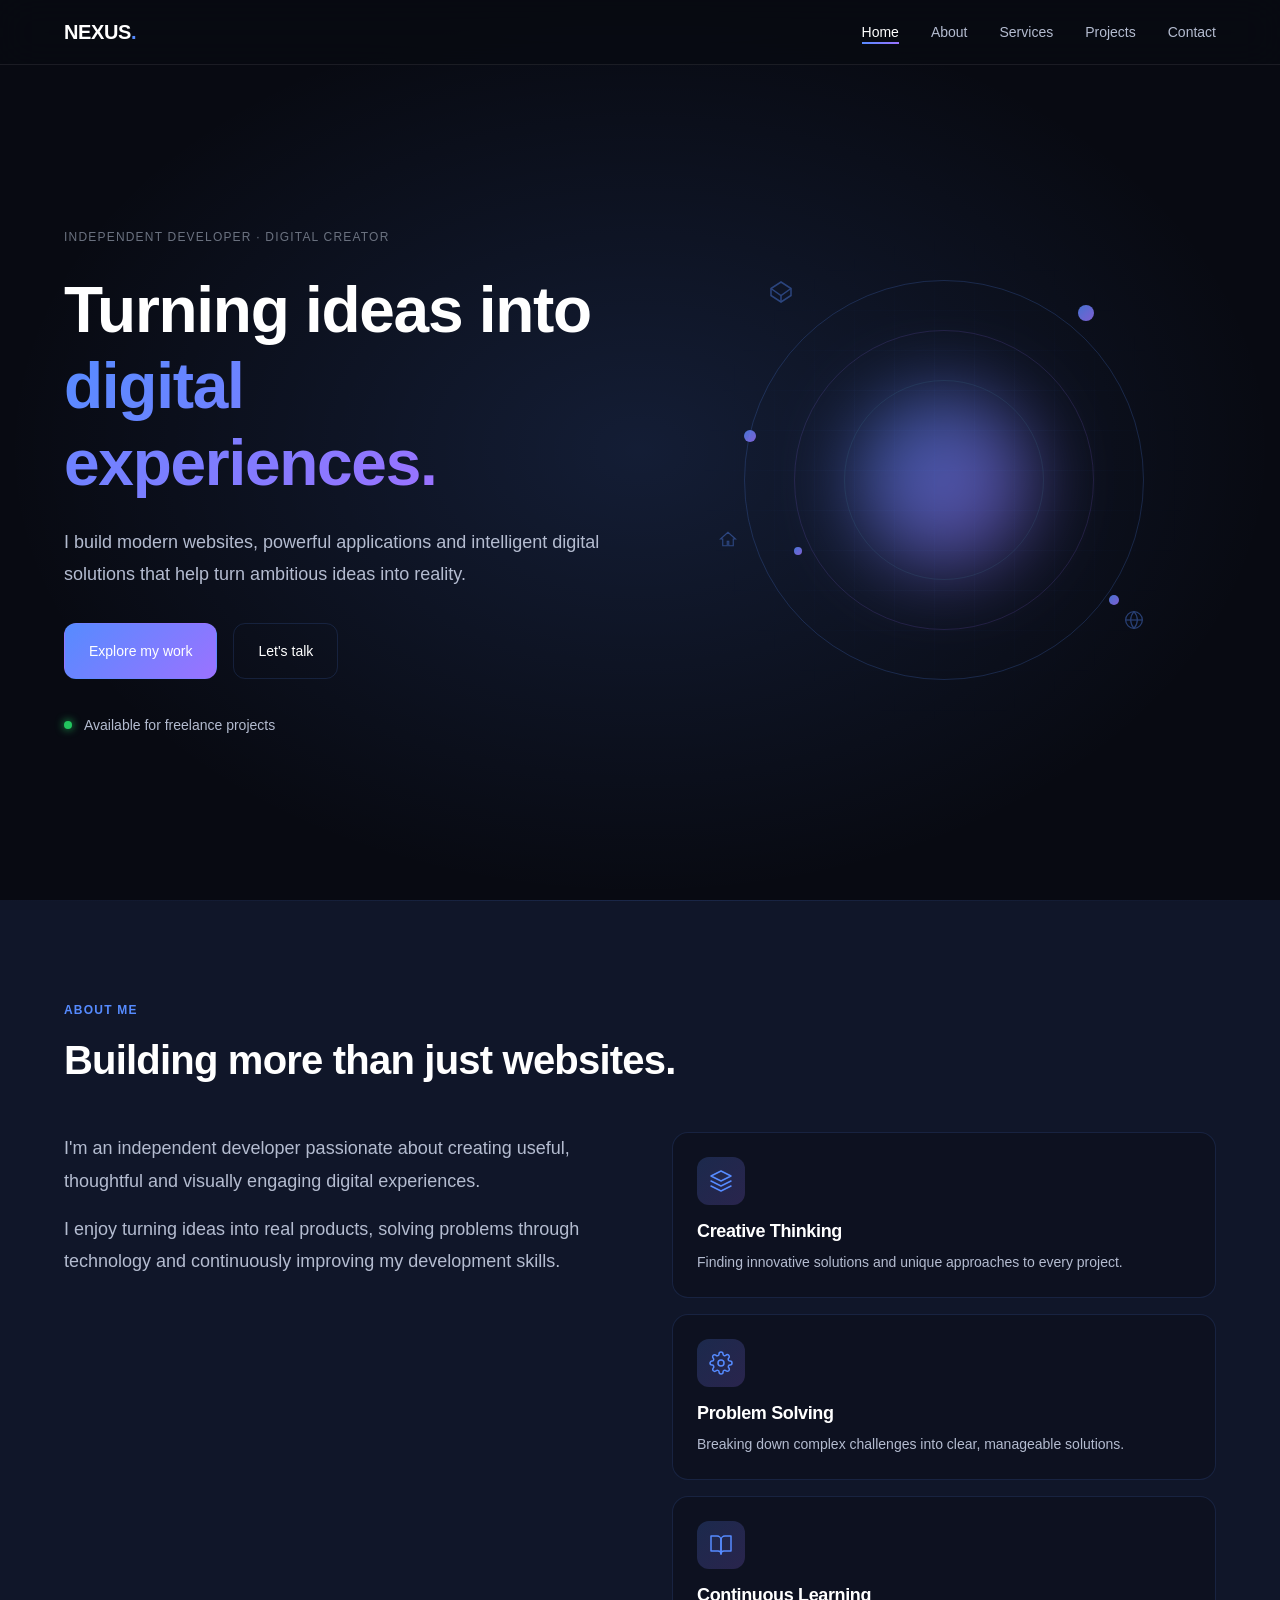
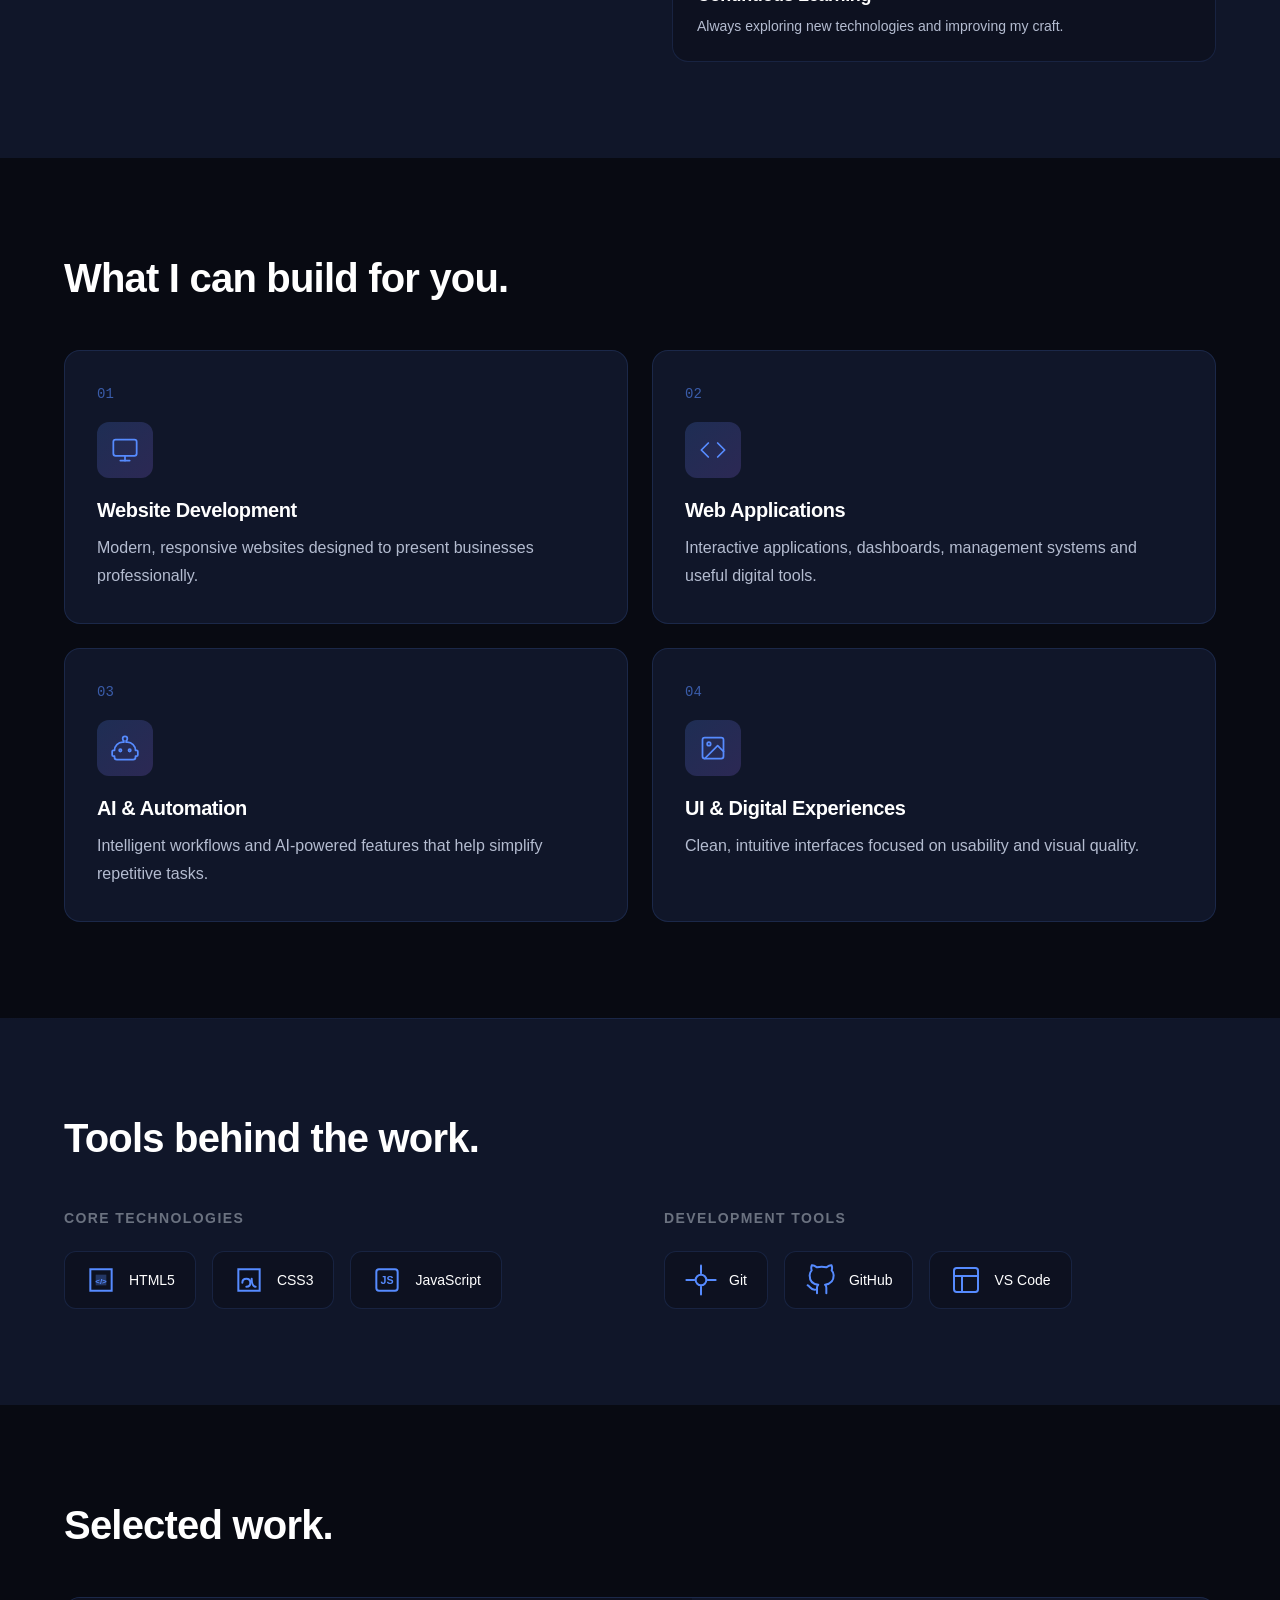
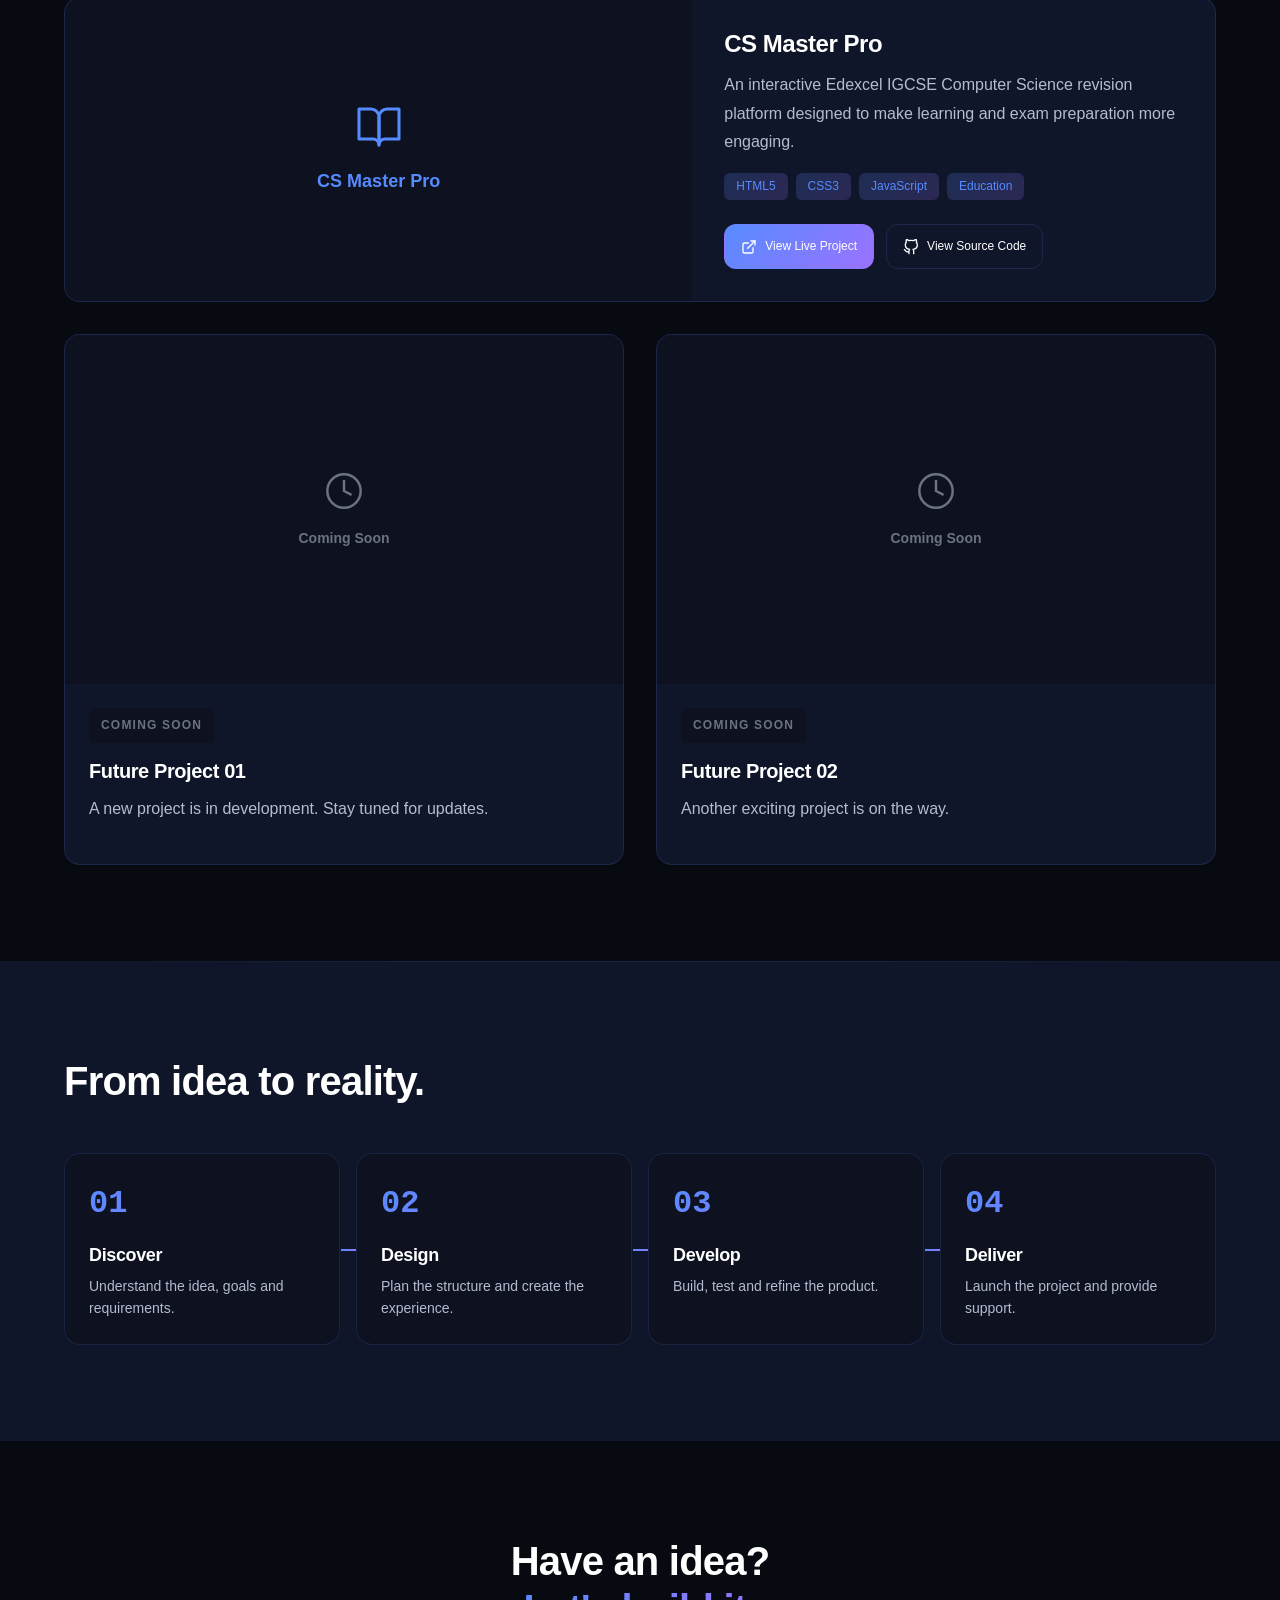
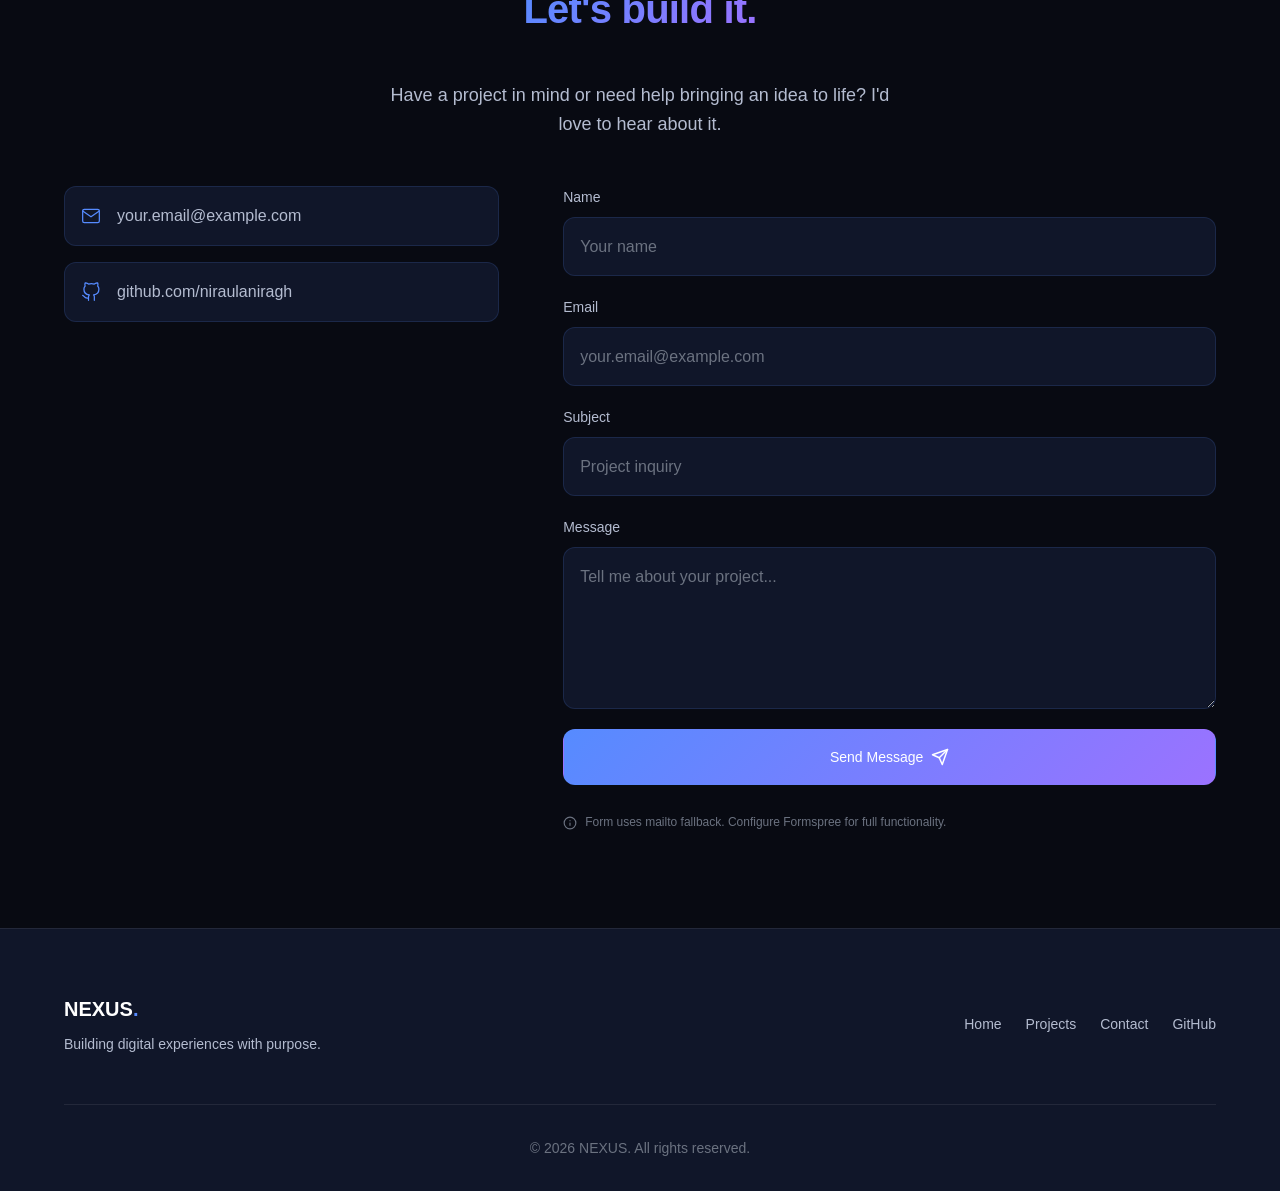
==== commit 89e84bfb: "Replace Kiro with VS Code in tech stack" ====
--- a/index.html
+++ b/index.html
@@ -284,10 +284,12 @@
                             <div class="tech-item">
                                 <div class="tech-icon-wrapper">
                                     <svg width="32" height="32" viewBox="0 0 24 24" fill="none" stroke="currentColor" stroke-width="1.5" stroke-linecap="round" stroke-linejoin="round">
-                                        <polygon points="12 2 15.09 8.26 22 9.27 17 14.14 18.18 21.02 12 17.77 5.82 21.02 7 14.14 2 9.27 8.91 8.26 12 2"/>
+                                        <rect x="3" y="3" width="18" height="18" rx="2" ry="2"/>
+                                        <line x1="3" y1="9" x2="21" y2="9"/>
+                                        <line x1="9" y1="21" x2="9" y2="9"/>
                                     </svg>
                                 </div>
-                                <span>Kiro</span>
+                                <span>VS Code</span>
                             </div>
                         </div>
                     </div>
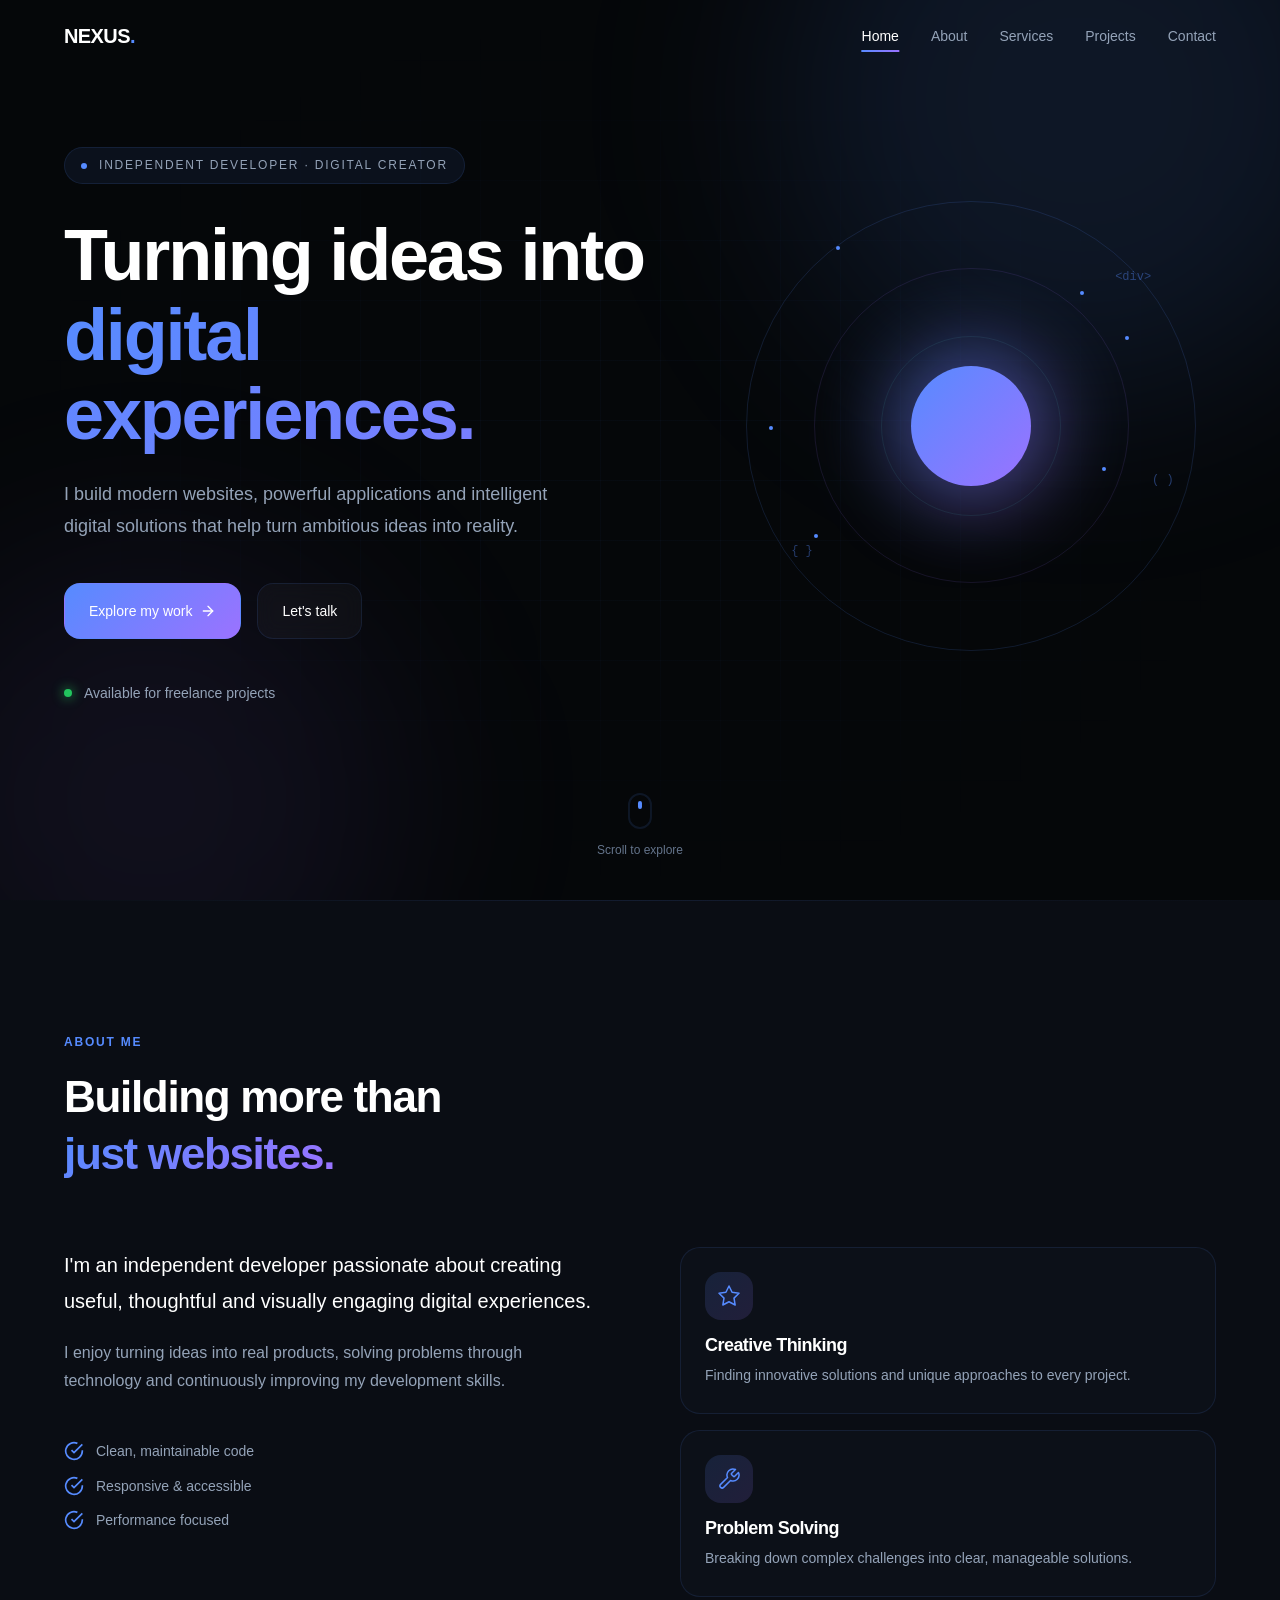
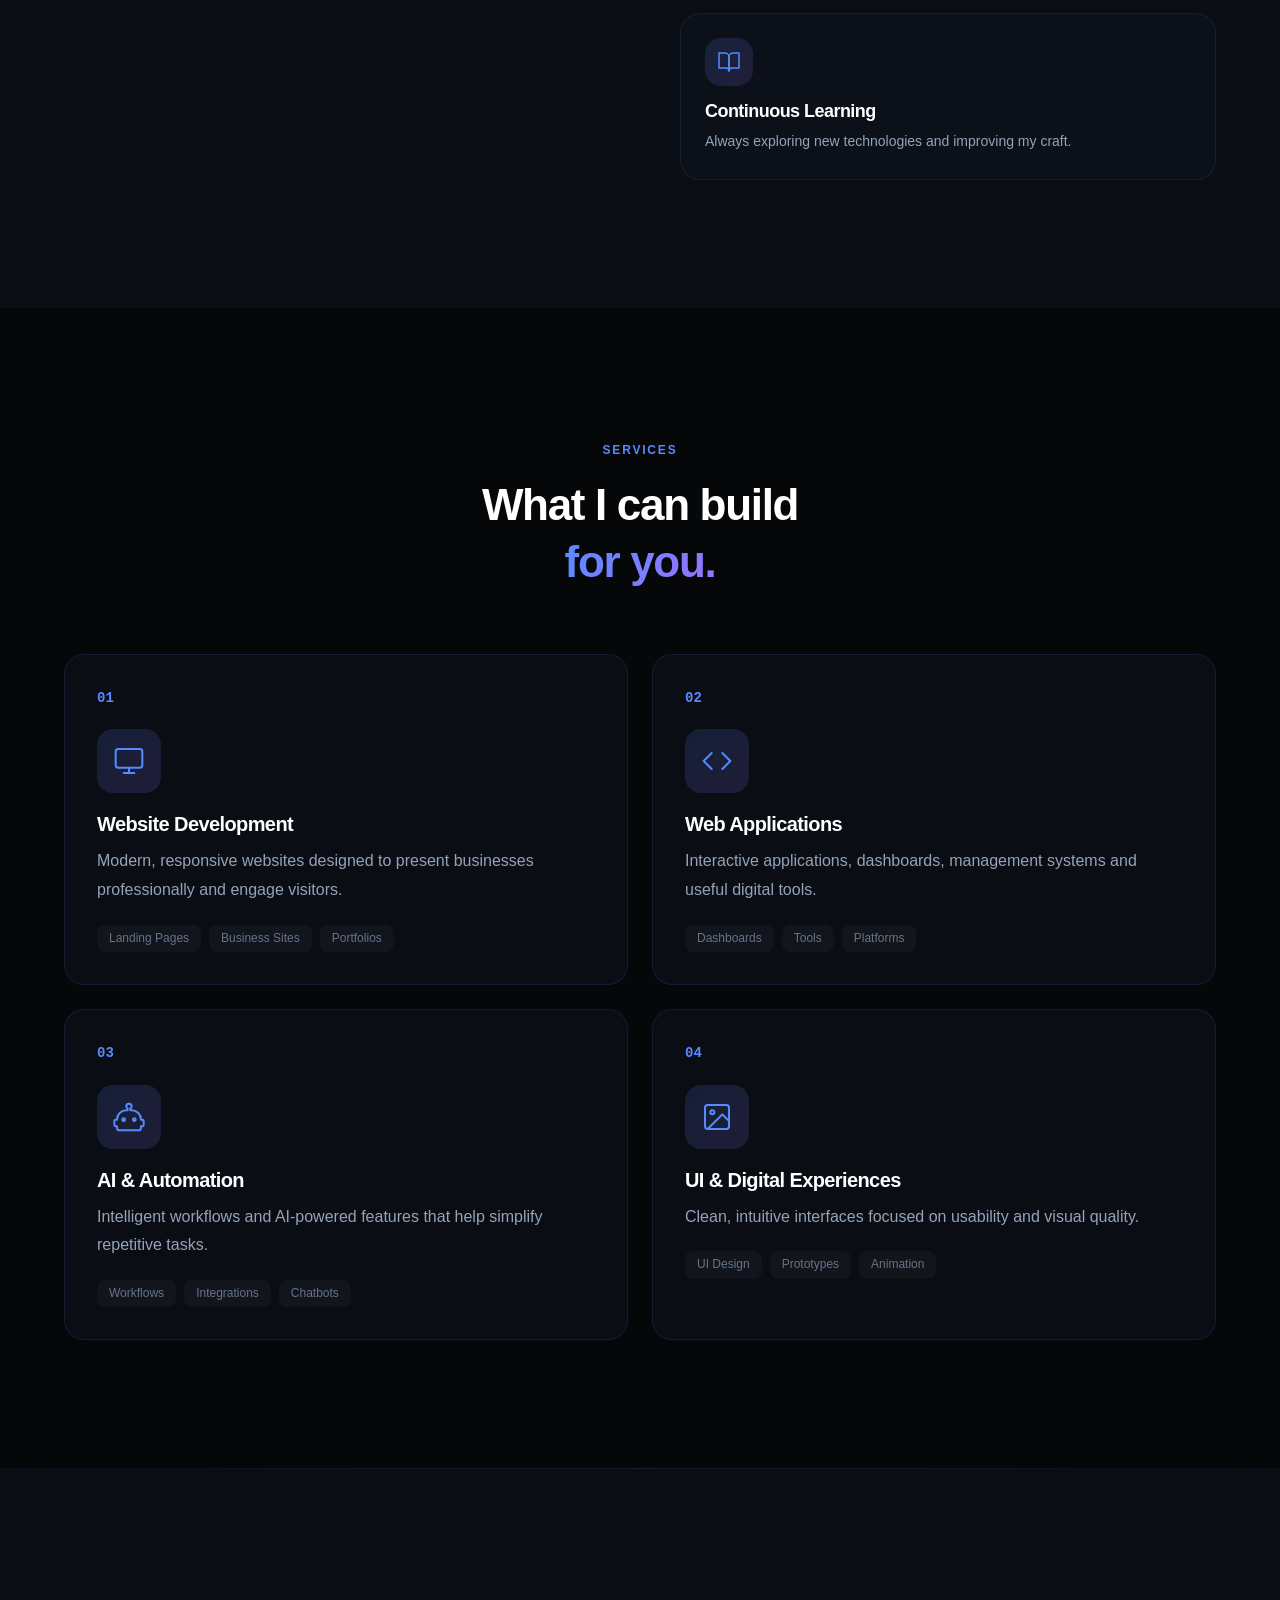
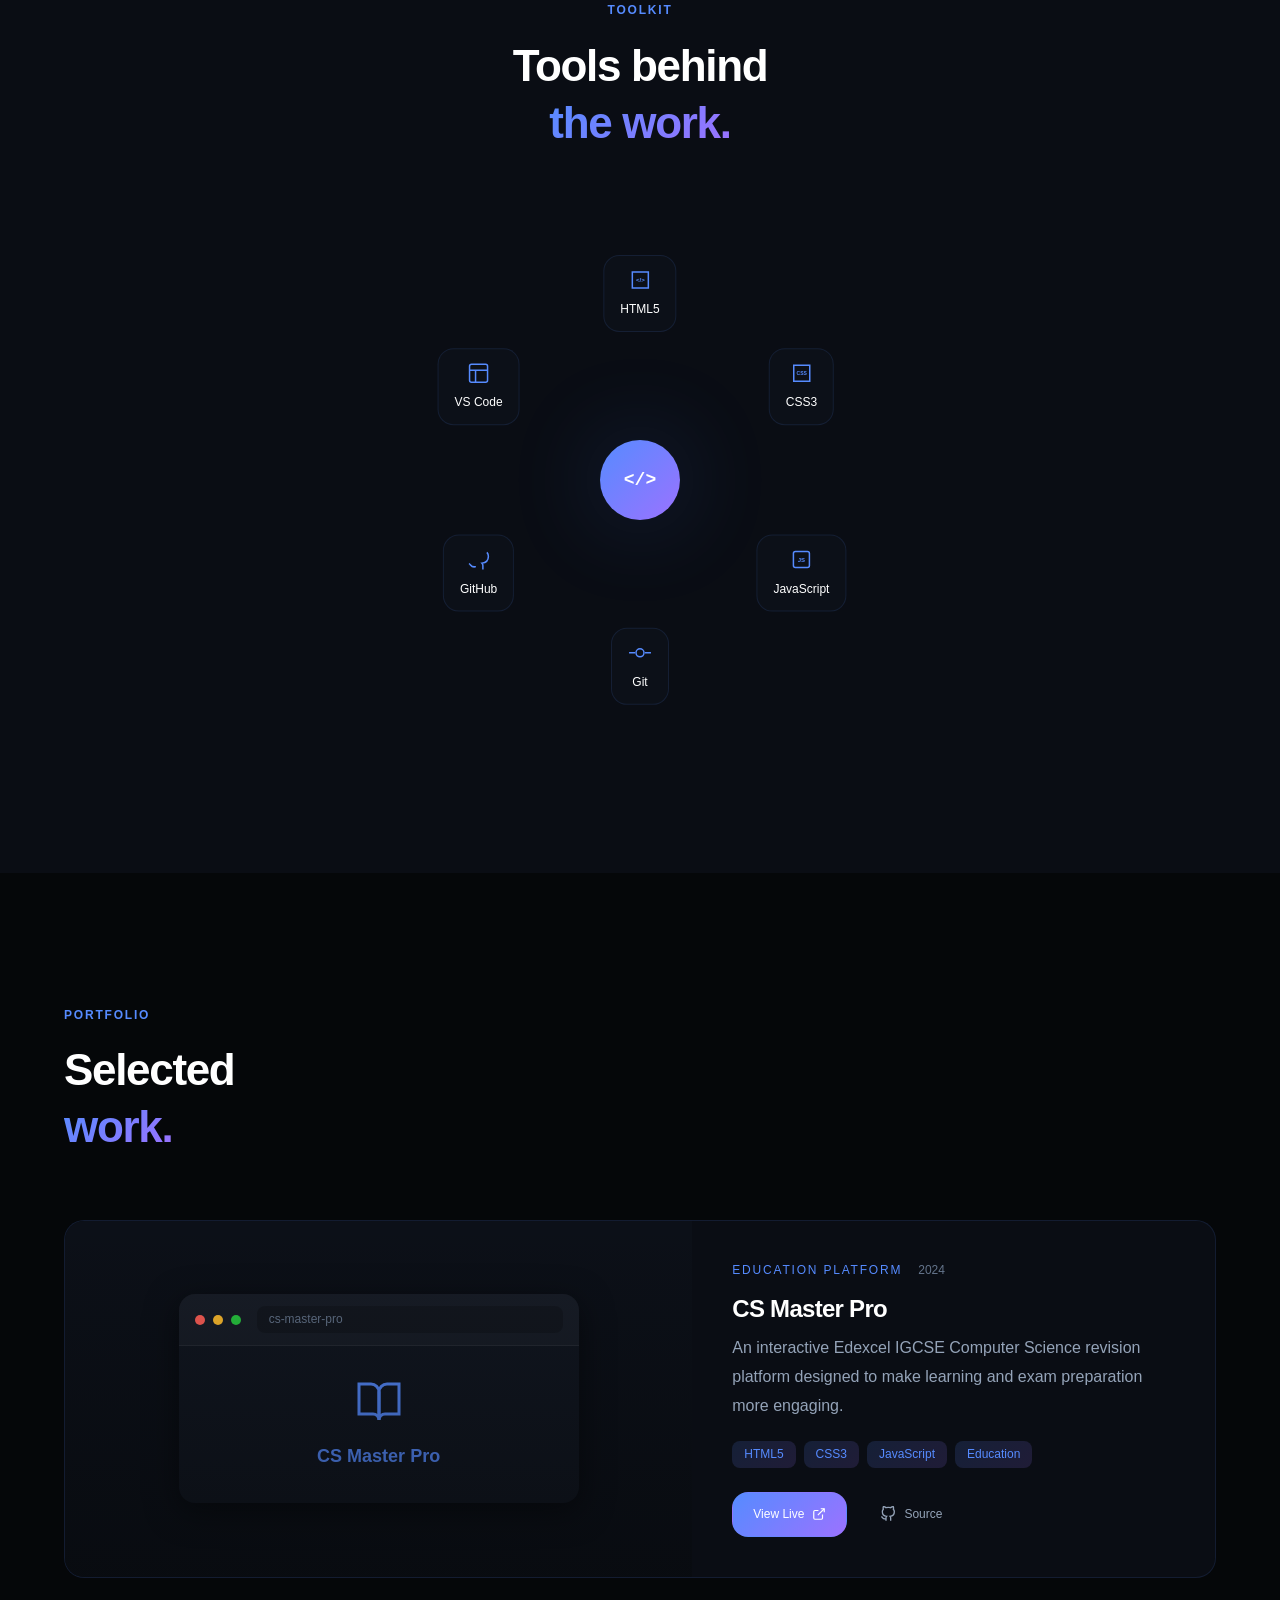
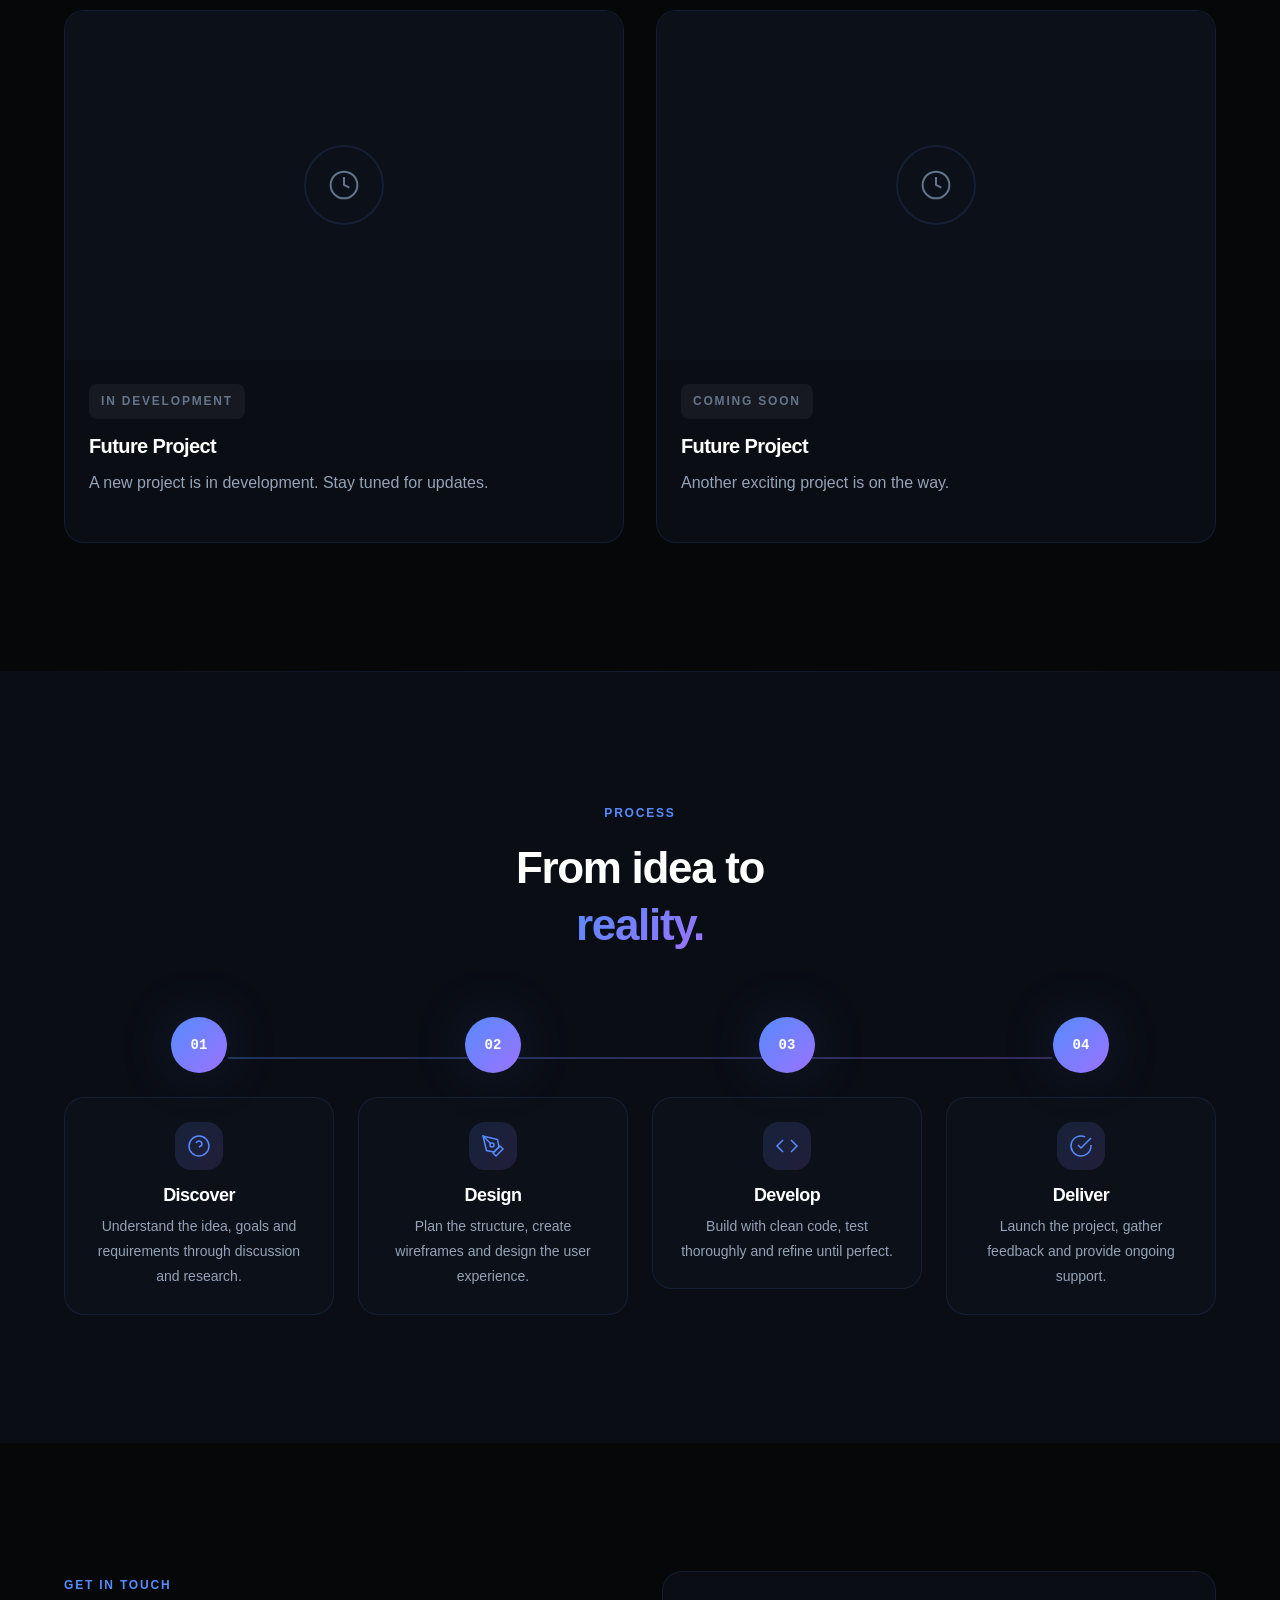
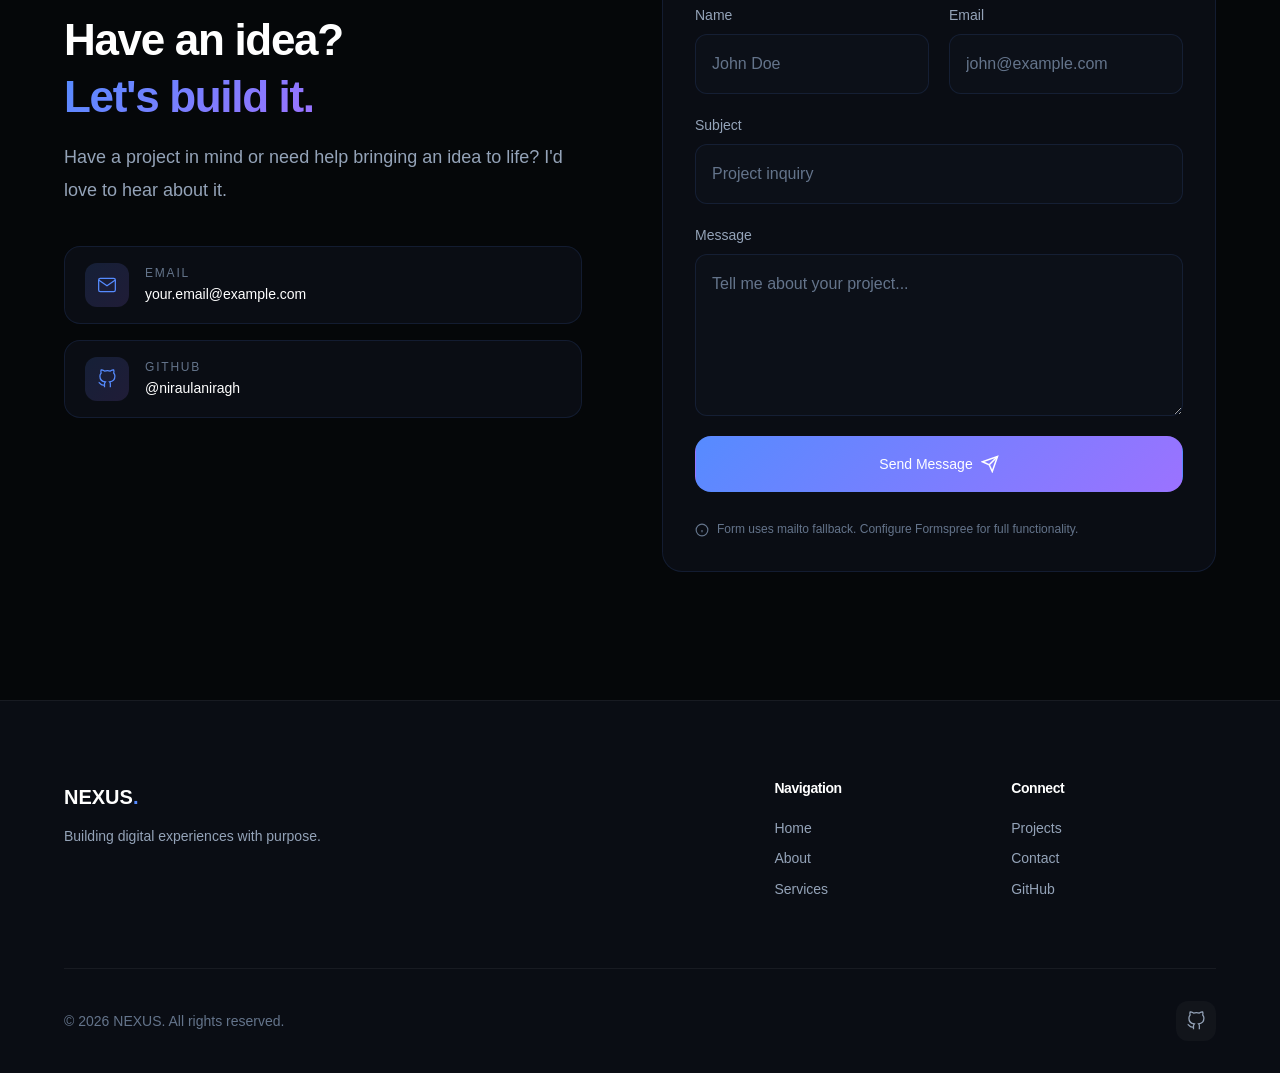
==== commit cfaa3595: "Major improvements: premium design, animations, better UX" ====
--- a/index.html
+++ b/index.html
@@ -20,12 +20,19 @@
     <!-- Favicon -->
     <link rel="icon" type="image/svg+xml" href="assets/favicon.svg">
     
+    <!-- Preload fonts for performance -->
+    <link rel="preconnect" href="https://fonts.googleapis.com">
+    <link rel="preconnect" href="https://fonts.gstatic.com" crossorigin>
+    
     <!-- Styles -->
     <link rel="stylesheet" href="css/styles.css">
     
     <title>NEXUS — Digital Developer Portfolio</title>
 </head>
 <body>
+    <!-- Cursor glow effect -->
+    <div class="cursor-glow" id="cursor-glow"></div>
+    
     <!-- Navigation -->
     <header class="nav-header" id="nav-header">
         <nav class="nav-container">
@@ -50,18 +57,31 @@
     <main>
         <!-- Hero Section -->
         <section class="hero" id="home">
+            <div class="hero-bg-grid"></div>
+            <div class="hero-glow hero-glow-1"></div>
+            <div class="hero-glow hero-glow-2"></div>
+            
             <div class="hero-container">
                 <div class="hero-content">
-                    <span class="hero-eyebrow">INDEPENDENT DEVELOPER · DIGITAL CREATOR</span>
+                    <div class="hero-badge">
+                        <span class="badge-dot"></span>
+                        <span>INDEPENDENT DEVELOPER · DIGITAL CREATOR</span>
+                    </div>
                     <h1 class="hero-title">
                         Turning ideas into<br>
-                        <span class="gradient-text">digital experiences.</span>
+                        <span class="gradient-text animated-gradient">digital experiences.</span>
                     </h1>
                     <p class="hero-description">
                         I build modern websites, powerful applications and intelligent digital solutions that help turn ambitious ideas into reality.
                     </p>
                     <div class="hero-buttons">
-                        <a href="#projects" class="btn btn-primary">Explore my work</a>
+                        <a href="#projects" class="btn btn-primary">
+                            <span>Explore my work</span>
+                            <svg width="16" height="16" viewBox="0 0 24 24" fill="none" stroke="currentColor" stroke-width="2" stroke-linecap="round" stroke-linejoin="round">
+                                <line x1="5" y1="12" x2="19" y2="12"></line>
+                                <polyline points="12 5 19 12 12 19"></polyline>
+                            </svg>
+                        </a>
                         <a href="#contact" class="btn btn-secondary">Let's talk</a>
                     </div>
                     <div class="availability-indicator">
@@ -72,77 +92,107 @@
                 
                 <div class="hero-visual">
                     <div class="visual-container">
-                        <!-- Animated abstract visual -->
-                        <div class="orbit orbit-1"></div>
-                        <div class="orbit orbit-2"></div>
-                        <div class="orbit orbit-3"></div>
-                        <div class="gradient-sphere"></div>
-                        <div class="floating-shape shape-1"></div>
-                        <div class="floating-shape shape-2"></div>
-                        <div class="floating-shape shape-3"></div>
-                        <div class="floating-shape shape-4"></div>
-                        <div class="grid-overlay"></div>
-                        <div class="tech-element tech-1">
-                            <svg width="24" height="24" viewBox="0 0 24 24" fill="none" stroke="currentColor" stroke-width="1.5">
-                                <polygon points="12 2 22 8.5 22 15.5 12 22 2 15.5 2 8.5 12 2"></polygon>
-                                <line x1="12" y1="22" x2="12" y2="15.5"></line>
-                                <polyline points="22 8.5 12 15.5 2 8.5"></polyline>
-                            </svg>
-                        </div>
-                        <div class="tech-element tech-2">
-                            <svg width="20" height="20" viewBox="0 0 24 24" fill="none" stroke="currentColor" stroke-width="1.5">
-                                <circle cx="12" cy="12" r="10"></circle>
-                                <line x1="2" y1="12" x2="22" y2="12"></line>
-                                <path d="M12 2a15.3 15.3 0 0 1 4 10 15.3 15.3 0 0 1-4 10 15.3 15.3 0 0 1-4-10 15.3 15.3 0 0 1 4-10z"></path>
-                            </svg>
-                        </div>
-                        <div class="tech-element tech-3">
-                            <svg width="18" height="18" viewBox="0 0 24 24" fill="none" stroke="currentColor" stroke-width="1.5">
-                                <path d="M12 3L2 12h3v9h6v-6h2v6h6v-9h3L12 3z"></path>
-                            </svg>
-                        </div>
-                    </div>
-                </div>
+                        <!-- Premium 3D-like visual -->
+                        <div class="visual-ring ring-outer"></div>
+                        <div class="visual-ring ring-middle"></div>
+                        <div class="visual-ring ring-inner"></div>
+                        <div class="visual-core">
+                            <div class="core-glow"></div>
+                            <div class="core-center"></div>
+                        </div>
+                        <!-- Floating particles -->
+                        <div class="particle particle-1"></div>
+                        <div class="particle particle-2"></div>
+                        <div class="particle particle-3"></div>
+                        <div class="particle particle-4"></div>
+                        <div class="particle particle-5"></div>
+                        <div class="particle particle-6"></div>
+                        <!-- Code snippets floating -->
+                        <div class="code-float code-float-1">&lt;div&gt;</div>
+                        <div class="code-float code-float-2">{ }</div>
+                        <div class="code-float code-float-3">( )</div>
+                    </div>
+                </div>
+            </div>
+            
+            <!-- Scroll indicator -->
+            <div class="scroll-indicator">
+                <div class="scroll-mouse">
+                    <div class="scroll-wheel"></div>
+                </div>
+                <span>Scroll to explore</span>
             </div>
         </section>
 
         <!-- About Section -->
         <section class="about" id="about">
             <div class="container">
-                <span class="section-label">ABOUT ME</span>
-                <h2 class="section-title">Building more than just websites.</h2>
+                <div class="section-header">
+                    <span class="section-label">ABOUT ME</span>
+                    <h2 class="section-title">Building more than<br><span class="gradient-text">just websites.</span></h2>
+                </div>
                 
                 <div class="about-content">
                     <div class="about-text">
-                        <p>I'm an independent developer passionate about creating useful, thoughtful and visually engaging digital experiences.</p>
+                        <p class="about-lead">I'm an independent developer passionate about creating useful, thoughtful and visually engaging digital experiences.</p>
                         <p>I enjoy turning ideas into real products, solving problems through technology and continuously improving my development skills.</p>
+                        
+                        <div class="about-stats">
+                            <div class="stat-item">
+                                <span class="stat-icon">
+                                    <svg width="20" height="20" viewBox="0 0 24 24" fill="none" stroke="currentColor" stroke-width="2">
+                                        <path d="M22 11.08V12a10 10 0 1 1-5.93-9.14"></path>
+                                        <polyline points="22 4 12 14.01 9 11.01"></polyline>
+                                    </svg>
+                                </span>
+                                <span>Clean, maintainable code</span>
+                            </div>
+                            <div class="stat-item">
+                                <span class="stat-icon">
+                                    <svg width="20" height="20" viewBox="0 0 24 24" fill="none" stroke="currentColor" stroke-width="2">
+                                        <path d="M22 11.08V12a10 10 0 1 1-5.93-9.14"></path>
+                                        <polyline points="22 4 12 14.01 9 11.01"></polyline>
+                                    </svg>
+                                </span>
+                                <span>Responsive & accessible</span>
+                            </div>
+                            <div class="stat-item">
+                                <span class="stat-icon">
+                                    <svg width="20" height="20" viewBox="0 0 24 24" fill="none" stroke="currentColor" stroke-width="2">
+                                        <path d="M22 11.08V12a10 10 0 1 1-5.93-9.14"></path>
+                                        <polyline points="22 4 12 14.01 9 11.01"></polyline>
+                                    </svg>
+                                </span>
+                                <span>Performance focused</span>
+                            </div>
+                        </div>
                     </div>
                     
                     <div class="value-cards">
-                        <div class="value-card">
+                        <div class="value-card" data-tilt>
+                            <div class="card-glow"></div>
                             <div class="value-icon">
                                 <svg width="24" height="24" viewBox="0 0 24 24" fill="none" stroke="currentColor" stroke-width="1.5" stroke-linecap="round" stroke-linejoin="round">
-                                    <path d="M12 2L2 7l10 5 10-5-10-5z"></path>
-                                    <path d="M2 17l10 5 10-5"></path>
-                                    <path d="M2 12l10 5 10-5"></path>
+                                    <polygon points="12 2 15.09 8.26 22 9.27 17 14.14 18.18 21.02 12 17.77 5.82 21.02 7 14.14 2 9.27 8.91 8.26 12 2"></polygon>
                                 </svg>
                             </div>
                             <h3>Creative Thinking</h3>
                             <p>Finding innovative solutions and unique approaches to every project.</p>
                         </div>
                         
-                        <div class="value-card">
+                        <div class="value-card" data-tilt>
+                            <div class="card-glow"></div>
                             <div class="value-icon">
                                 <svg width="24" height="24" viewBox="0 0 24 24" fill="none" stroke="currentColor" stroke-width="1.5" stroke-linecap="round" stroke-linejoin="round">
-                                    <circle cx="12" cy="12" r="3"></circle>
-                                    <path d="M19.4 15a1.65 1.65 0 0 0 .33 1.82l.06.06a2 2 0 0 1 0 2.83 2 2 0 0 1-2.83 0l-.06-.06a1.65 1.65 0 0 0-1.82-.33 1.65 1.65 0 0 0-1 1.51V21a2 2 0 0 1-2 2 2 2 0 0 1-2-2v-.09A1.65 1.65 0 0 0 9 19.4a1.65 1.65 0 0 0-1.82.33l-.06.06a2 2 0 0 1-2.83 0 2 2 0 0 1 0-2.83l.06-.06a1.65 1.65 0 0 0 .33-1.82 1.65 1.65 0 0 0-1.51-1H3a2 2 0 0 1-2-2 2 2 0 0 1 2-2h.09A1.65 1.65 0 0 0 4.6 9a1.65 1.65 0 0 0-.33-1.82l-.06-.06a2 2 0 0 1 0-2.83 2 2 0 0 1 2.83 0l.06.06a1.65 1.65 0 0 0 1.82.33H9a1.65 1.65 0 0 0 1-1.51V3a2 2 0 0 1 2-2 2 2 0 0 1 2 2v.09a1.65 1.65 0 0 0 1 1.51 1.65 1.65 0 0 0 1.82-.33l.06-.06a2 2 0 0 1 2.83 0 2 2 0 0 1 0 2.83l-.06.06a1.65 1.65 0 0 0-.33 1.82V9a1.65 1.65 0 0 0 1.51 1H21a2 2 0 0 1 2 2 2 2 0 0 1-2 2h-.09a1.65 1.65 0 0 0-1.51 1z"></path>
+                                    <path d="M14.7 6.3a1 1 0 0 0 0 1.4l1.6 1.6a1 1 0 0 0 1.4 0l3.77-3.77a6 6 0 0 1-7.94 7.94l-6.91 6.91a2.12 2.12 0 0 1-3-3l6.91-6.91a6 6 0 0 1 7.94-7.94l-3.76 3.76z"></path>
                                 </svg>
                             </div>
                             <h3>Problem Solving</h3>
                             <p>Breaking down complex challenges into clear, manageable solutions.</p>
                         </div>
                         
-                        <div class="value-card">
+                        <div class="value-card" data-tilt>
+                            <div class="card-glow"></div>
                             <div class="value-icon">
                                 <svg width="24" height="24" viewBox="0 0 24 24" fill="none" stroke="currentColor" stroke-width="1.5" stroke-linecap="round" stroke-linejoin="round">
                                     <path d="M2 3h6a4 4 0 0 1 4 4v14a3 3 0 0 0-3-3H2z"></path>
@@ -160,38 +210,54 @@
         <!-- Services Section -->
         <section class="services" id="services">
             <div class="container">
-                <h2 class="section-title">What I can build for you.</h2>
+                <div class="section-header center">
+                    <span class="section-label">SERVICES</span>
+                    <h2 class="section-title">What I can build<br><span class="gradient-text">for you.</span></h2>
+                </div>
                 
                 <div class="services-grid">
-                    <article class="service-card">
+                    <article class="service-card" data-tilt>
+                        <div class="service-glow"></div>
                         <span class="service-number">01</span>
                         <div class="service-icon">
-                            <svg width="28" height="28" viewBox="0 0 24 24" fill="none" stroke="currentColor" stroke-width="1.5" stroke-linecap="round" stroke-linejoin="round">
+                            <svg width="32" height="32" viewBox="0 0 24 24" fill="none" stroke="currentColor" stroke-width="1.5" stroke-linecap="round" stroke-linejoin="round">
                                 <rect x="2" y="3" width="20" height="14" rx="2" ry="2"></rect>
                                 <line x1="8" y1="21" x2="16" y2="21"></line>
                                 <line x1="12" y1="17" x2="12" y2="21"></line>
                             </svg>
                         </div>
                         <h3>Website Development</h3>
-                        <p>Modern, responsive websites designed to present businesses professionally.</p>
+                        <p>Modern, responsive websites designed to present businesses professionally and engage visitors.</p>
+                        <div class="service-tags">
+                            <span>Landing Pages</span>
+                            <span>Business Sites</span>
+                            <span>Portfolios</span>
+                        </div>
                     </article>
                     
-                    <article class="service-card">
+                    <article class="service-card" data-tilt>
+                        <div class="service-glow"></div>
                         <span class="service-number">02</span>
                         <div class="service-icon">
-                            <svg width="28" height="28" viewBox="0 0 24 24" fill="none" stroke="currentColor" stroke-width="1.5" stroke-linecap="round" stroke-linejoin="round">
+                            <svg width="32" height="32" viewBox="0 0 24 24" fill="none" stroke="currentColor" stroke-width="1.5" stroke-linecap="round" stroke-linejoin="round">
                                 <polyline points="16 18 22 12 16 6"></polyline>
                                 <polyline points="8 6 2 12 8 18"></polyline>
                             </svg>
                         </div>
                         <h3>Web Applications</h3>
                         <p>Interactive applications, dashboards, management systems and useful digital tools.</p>
+                        <div class="service-tags">
+                            <span>Dashboards</span>
+                            <span>Tools</span>
+                            <span>Platforms</span>
+                        </div>
                     </article>
                     
-                    <article class="service-card">
+                    <article class="service-card" data-tilt>
+                        <div class="service-glow"></div>
                         <span class="service-number">03</span>
                         <div class="service-icon">
-                            <svg width="28" height="28" viewBox="0 0 24 24" fill="none" stroke="currentColor" stroke-width="1.5" stroke-linecap="round" stroke-linejoin="round">
+                            <svg width="32" height="32" viewBox="0 0 24 24" fill="none" stroke="currentColor" stroke-width="1.5" stroke-linecap="round" stroke-linejoin="round">
                                 <path d="M12 2a2 2 0 0 1 2 2c0 .74-.4 1.39-1 1.73V7h1a7 7 0 0 1 7 7h1a1 1 0 0 1 1 1v3a1 1 0 0 1-1 1h-1v1a2 2 0 0 1-2 2H5a2 2 0 0 1-2-2v-1H2a1 1 0 0 1-1-1v-3a1 1 0 0 1 1-1h1a7 7 0 0 1 7-7h1V5.73c-.6-.34-1-.99-1-1.73a2 2 0 0 1 2-2z"></path>
                                 <circle cx="8" cy="14" r="1"></circle>
                                 <circle cx="16" cy="14" r="1"></circle>
@@ -199,12 +265,18 @@
                         </div>
                         <h3>AI & Automation</h3>
                         <p>Intelligent workflows and AI-powered features that help simplify repetitive tasks.</p>
+                        <div class="service-tags">
+                            <span>Workflows</span>
+                            <span>Integrations</span>
+                            <span>Chatbots</span>
+                        </div>
                     </article>
                     
-                    <article class="service-card">
+                    <article class="service-card" data-tilt>
+                        <div class="service-glow"></div>
                         <span class="service-number">04</span>
                         <div class="service-icon">
-                            <svg width="28" height="28" viewBox="0 0 24 24" fill="none" stroke="currentColor" stroke-width="1.5" stroke-linecap="round" stroke-linejoin="round">
+                            <svg width="32" height="32" viewBox="0 0 24 24" fill="none" stroke="currentColor" stroke-width="1.5" stroke-linecap="round" stroke-linejoin="round">
                                 <rect x="3" y="3" width="18" height="18" rx="2" ry="2"></rect>
                                 <circle cx="8.5" cy="8.5" r="1.5"></circle>
                                 <polyline points="21 15 16 10 5 21"></polyline>
@@ -212,6 +284,11 @@
                         </div>
                         <h3>UI & Digital Experiences</h3>
                         <p>Clean, intuitive interfaces focused on usability and visual quality.</p>
+                        <div class="service-tags">
+                            <span>UI Design</span>
+                            <span>Prototypes</span>
+                            <span>Animation</span>
+                        </div>
                     </article>
                 </div>
             </div>
@@ -220,75 +297,74 @@
         <!-- Tech Stack Section -->
         <section class="tech-stack" id="tech-stack">
             <div class="container">
-                <h2 class="section-title">Tools behind the work.</h2>
+                <div class="section-header center">
+                    <span class="section-label">TOOLKIT</span>
+                    <h2 class="section-title">Tools behind<br><span class="gradient-text">the work.</span></h2>
+                </div>
                 
-                <div class="tech-categories">
-                    <div class="tech-category">
-                        <h3 class="tech-category-title">Core Technologies</h3>
-                        <div class="tech-items">
-                            <div class="tech-item">
-                                <div class="tech-icon-wrapper">
-                                    <svg width="32" height="32" viewBox="0 0 24 24" fill="none">
-                                        <path d="M4 4h16v16H4V4z" stroke="currentColor" stroke-width="1.5"/>
-                                        <path d="M8 8h8v8H8V8z" fill="currentColor" opacity="0.3"/>
-                                        <text x="12" y="15" text-anchor="middle" font-size="6" fill="currentColor" font-weight="600">&lt;/&gt;</text>
-                                    </svg>
-                                </div>
+                <div class="tech-showcase">
+                    <div class="tech-orbit">
+                        <div class="tech-center">
+                            <span>&lt;/&gt;</span>
+                        </div>
+                        
+                        <div class="tech-item-orbit" style="--angle: 0deg; --delay: 0s">
+                            <div class="tech-badge">
+                                <svg width="24" height="24" viewBox="0 0 24 24" fill="none">
+                                    <path d="M4 4h16v16H4V4z" stroke="currentColor" stroke-width="1.5"/>
+                                    <text x="12" y="14" text-anchor="middle" font-size="6" fill="currentColor" font-weight="600">&lt;/&gt;</text>
+                                </svg>
                                 <span>HTML5</span>
                             </div>
-                            <div class="tech-item">
-                                <div class="tech-icon-wrapper">
-                                    <svg width="32" height="32" viewBox="0 0 24 24" fill="none">
-                                        <path d="M4 4h16v16H4V4z" stroke="currentColor" stroke-width="1.5"/>
-                                        <path d="M7 14c0-2 1.5-3 3-3s3 1 3 3-1.5 3-3 3" stroke="currentColor" stroke-width="1.5" stroke-linecap="round"/>
-                                        <path d="M14 11c0 0 0 6 3 6" stroke="currentColor" stroke-width="1.5" stroke-linecap="round"/>
-                                    </svg>
-                                </div>
+                        </div>
+                        
+                        <div class="tech-item-orbit" style="--angle: 60deg; --delay: 0.1s">
+                            <div class="tech-badge">
+                                <svg width="24" height="24" viewBox="0 0 24 24" fill="none">
+                                    <path d="M4 4h16v16H4V4z" stroke="currentColor" stroke-width="1.5"/>
+                                    <text x="12" y="14" text-anchor="middle" font-size="5" fill="currentColor" font-weight="600">CSS</text>
+                                </svg>
                                 <span>CSS3</span>
                             </div>
-                            <div class="tech-item">
-                                <div class="tech-icon-wrapper">
-                                    <svg width="32" height="32" viewBox="0 0 24 24" fill="none">
-                                        <rect x="4" y="4" width="16" height="16" rx="2" stroke="currentColor" stroke-width="1.5"/>
-                                        <text x="12" y="15" text-anchor="middle" font-size="8" fill="currentColor" font-weight="700">JS</text>
-                                    </svg>
-                                </div>
+                        </div>
+                        
+                        <div class="tech-item-orbit" style="--angle: 120deg; --delay: 0.2s">
+                            <div class="tech-badge">
+                                <svg width="24" height="24" viewBox="0 0 24 24" fill="none">
+                                    <rect x="4" y="4" width="16" height="16" rx="2" stroke="currentColor" stroke-width="1.5"/>
+                                    <text x="12" y="14" text-anchor="middle" font-size="6" fill="currentColor" font-weight="700">JS</text>
+                                </svg>
                                 <span>JavaScript</span>
                             </div>
                         </div>
-                    </div>
-                    
-                    <div class="tech-category">
-                        <h3 class="tech-category-title">Development Tools</h3>
-                        <div class="tech-items">
-                            <div class="tech-item">
-                                <div class="tech-icon-wrapper">
-                                    <svg width="32" height="32" viewBox="0 0 24 24" fill="none" stroke="currentColor" stroke-width="1.5" stroke-linecap="round" stroke-linejoin="round">
-                                        <circle cx="12" cy="12" r="4"/>
-                                        <line x1="1.05" y1="12" x2="7" y2="12"/>
-                                        <line x1="17.01" y1="12" x2="22.96" y2="12"/>
-                                        <line x1="12" y1="1.05" x2="12" y2="7"/>
-                                        <line x1="12" y1="17.01" x2="12" y2="22.96"/>
-                                    </svg>
-                                </div>
+                        
+                        <div class="tech-item-orbit" style="--angle: 180deg; --delay: 0.3s">
+                            <div class="tech-badge">
+                                <svg width="24" height="24" viewBox="0 0 24 24" fill="none" stroke="currentColor" stroke-width="1.5">
+                                    <circle cx="12" cy="12" r="4"/>
+                                    <line x1="1.05" y1="12" x2="7" y2="12"/>
+                                    <line x1="17.01" y1="12" x2="22.96" y2="12"/>
+                                </svg>
                                 <span>Git</span>
                             </div>
-                            <div class="tech-item">
-                                <div class="tech-icon-wrapper">
-                                    <svg width="32" height="32" viewBox="0 0 24 24" fill="none" stroke="currentColor" stroke-width="1.5" stroke-linecap="round" stroke-linejoin="round">
-                                        <path d="M9 19c-5 1.5-5-2.5-7-3m14 6v-3.87a3.37 3.37 0 0 0-.94-2.61c3.14-.35 6.44-1.54 6.44-7A5.44 5.44 0 0 0 20 4.77 5.07 5.07 0 0 0 19.91 1S18.73.65 16 2.48a13.38 13.38 0 0 0-7 0C6.27.65 5.09 1 5.09 1A5.07 5.07 0 0 0 5 4.77a5.44 5.44 0 0 0-1.5 3.78c0 5.42 3.3 6.61 6.44 7A3.37 3.37 0 0 0 9 18.13V22"/>
-                                    </svg>
-                                </div>
+                        </div>
+                        
+                        <div class="tech-item-orbit" style="--angle: 240deg; --delay: 0.4s">
+                            <div class="tech-badge">
+                                <svg width="24" height="24" viewBox="0 0 24 24" fill="none" stroke="currentColor" stroke-width="1.5">
+                                    <path d="M9 19c-5 1.5-5-2.5-7-3m14 6v-3.87a3.37 3.37 0 0 0-.94-2.61c3.14-.35 6.44-1.54 6.44-7A5.44 5.44 0 0 0 20 4.77"/>
+                                </svg>
                                 <span>GitHub</span>
                             </div>
-                            <div class="tech-item">
-                                <div class="tech-icon-wrapper">
-                                    <svg width="32" height="32" viewBox="0 0 24 24" fill="none" stroke="currentColor" stroke-width="1.5" stroke-linecap="round" stroke-linejoin="round">
-                                        <rect x="3" y="3" width="18" height="18" rx="2" ry="2"/>
-                                        <line x1="3" y1="9" x2="21" y2="9"/>
-                                        <line x1="9" y1="21" x2="9" y2="9"/>
-                                    </svg>
-                                </div>
+                        </div>
+                        
+                        <div class="tech-item-orbit" style="--angle: 300deg; --delay: 0.5s">
+                            <div class="tech-badge">
+                                <svg width="24" height="24" viewBox="0 0 24 24" fill="none" stroke="currentColor" stroke-width="1.5">
+                                    <rect x="3" y="3" width="18" height="18" rx="2" ry="2"/>
+                                    <line x1="3" y1="9" x2="21" y2="9"/>
+                                    <line x1="9" y1="21" x2="9" y2="9"/>
+                                </svg>
                                 <span>VS Code</span>
                             </div>
                         </div>
@@ -300,21 +376,41 @@
         <!-- Projects Section -->
         <section class="projects" id="projects">
             <div class="container">
-                <h2 class="section-title">Selected work.</h2>
+                <div class="section-header">
+                    <span class="section-label">PORTFOLIO</span>
+                    <h2 class="section-title">Selected<br><span class="gradient-text">work.</span></h2>
+                </div>
                 
                 <div class="projects-grid">
                     <!-- Featured Project: CS Master Pro -->
                     <article class="project-card featured">
                         <div class="project-image">
-                            <div class="project-placeholder">
-                                <svg width="48" height="48" viewBox="0 0 24 24" fill="none" stroke="currentColor" stroke-width="1.5" stroke-linecap="round" stroke-linejoin="round">
-                                    <path d="M2 3h6a4 4 0 0 1 4 4v14a3 3 0 0 0-3-3H2z"></path>
-                                    <path d="M22 3h-6a4 4 0 0 0-4 4v14a3 3 0 0 1 3-3h7z"></path>
-                                </svg>
-                                <span>CS Master Pro</span>
-                            </div>
+                            <div class="project-preview">
+                                <div class="browser-mockup">
+                                    <div class="browser-header">
+                                        <div class="browser-dots">
+                                            <span></span><span></span><span></span>
+                                        </div>
+                                        <div class="browser-url">cs-master-pro</div>
+                                    </div>
+                                    <div class="browser-content">
+                                        <div class="preview-placeholder">
+                                            <svg width="48" height="48" viewBox="0 0 24 24" fill="none" stroke="currentColor" stroke-width="1.5">
+                                                <path d="M2 3h6a4 4 0 0 1 4 4v14a3 3 0 0 0-3-3H2z"></path>
+                                                <path d="M22 3h-6a4 4 0 0 0-4 4v14a3 3 0 0 1 3-3h7z"></path>
+                                            </svg>
+                                            <span>CS Master Pro</span>
+                                        </div>
+                                    </div>
+                                </div>
+                            </div>
+                            <div class="project-overlay"></div>
                         </div>
                         <div class="project-content">
+                            <div class="project-meta">
+                                <span class="project-type">Education Platform</span>
+                                <span class="project-year">2024</span>
+                            </div>
                             <h3 class="project-title">CS Master Pro</h3>
                             <p class="project-description">An interactive Edexcel IGCSE Computer Science revision platform designed to make learning and exam preparation more engaging.</p>
                             <div class="project-tags">
@@ -325,55 +421,54 @@
                             </div>
                             <div class="project-links">
                                 <a href="https://niraulaniragh.github.io/cs-master-pro/" target="_blank" rel="noopener noreferrer" class="btn btn-primary btn-small">
-                                    <svg width="16" height="16" viewBox="0 0 24 24" fill="none" stroke="currentColor" stroke-width="2" stroke-linecap="round" stroke-linejoin="round">
+                                    <span>View Live</span>
+                                    <svg width="14" height="14" viewBox="0 0 24 24" fill="none" stroke="currentColor" stroke-width="2">
                                         <path d="M18 13v6a2 2 0 0 1-2 2H5a2 2 0 0 1-2-2V8a2 2 0 0 1 2-2h6"></path>
                                         <polyline points="15 3 21 3 21 9"></polyline>
                                         <line x1="10" y1="14" x2="21" y2="3"></line>
                                     </svg>
-                                    View Live Project
                                 </a>
-                                <a href="https://github.com/niraulaniragh/cs-master-pro" target="_blank" rel="noopener noreferrer" class="btn btn-secondary btn-small">
-                                    <svg width="16" height="16" viewBox="0 0 24 24" fill="none" stroke="currentColor" stroke-width="2" stroke-linecap="round" stroke-linejoin="round">
+                                <a href="https://github.com/niraulaniragh/cs-master-pro" target="_blank" rel="noopener noreferrer" class="btn btn-ghost btn-small">
+                                    <svg width="16" height="16" viewBox="0 0 24 24" fill="none" stroke="currentColor" stroke-width="2">
                                         <path d="M9 19c-5 1.5-5-2.5-7-3m14 6v-3.87a3.37 3.37 0 0 0-.94-2.61c3.14-.35 6.44-1.54 6.44-7A5.44 5.44 0 0 0 20 4.77 5.07 5.07 0 0 0 19.91 1S18.73.65 16 2.48a13.38 13.38 0 0 0-7 0C6.27.65 5.09 1 5.09 1A5.07 5.07 0 0 0 5 4.77a5.44 5.44 0 0 0-1.5 3.78c0 5.42 3.3 6.61 6.44 7A3.37 3.37 0 0 0 9 18.13V22"/>
                                     </svg>
-                                    View Source Code
+                                    <span>Source</span>
                                 </a>
                             </div>
                         </div>
                     </article>
                     
-                    <!-- Future Project 01 -->
+                    <!-- Future Projects -->
                     <article class="project-card coming-soon">
                         <div class="project-image">
-                            <div class="project-placeholder placeholder-muted">
-                                <svg width="40" height="40" viewBox="0 0 24 24" fill="none" stroke="currentColor" stroke-width="1.5" stroke-linecap="round" stroke-linejoin="round">
+                            <div class="coming-soon-content">
+                                <div class="pulse-ring"></div>
+                                <svg width="32" height="32" viewBox="0 0 24 24" fill="none" stroke="currentColor" stroke-width="1.5">
                                     <circle cx="12" cy="12" r="10"></circle>
                                     <polyline points="12 6 12 12 16 14"></polyline>
                                 </svg>
-                                <span>Coming Soon</span>
+                            </div>
+                        </div>
+                        <div class="project-content">
+                            <span class="coming-soon-badge">In Development</span>
+                            <h3 class="project-title">Future Project</h3>
+                            <p class="project-description">A new project is in development. Stay tuned for updates.</p>
+                        </div>
+                    </article>
+                    
+                    <article class="project-card coming-soon">
+                        <div class="project-image">
+                            <div class="coming-soon-content">
+                                <div class="pulse-ring"></div>
+                                <svg width="32" height="32" viewBox="0 0 24 24" fill="none" stroke="currentColor" stroke-width="1.5">
+                                    <circle cx="12" cy="12" r="10"></circle>
+                                    <polyline points="12 6 12 12 16 14"></polyline>
+                                </svg>
                             </div>
                         </div>
                         <div class="project-content">
                             <span class="coming-soon-badge">Coming Soon</span>
-                            <h3 class="project-title">Future Project 01</h3>
-                            <p class="project-description">A new project is in development. Stay tuned for updates.</p>
-                        </div>
-                    </article>
-                    
-                    <!-- Future Project 02 -->
-                    <article class="project-card coming-soon">
-                        <div class="project-image">
-                            <div class="project-placeholder placeholder-muted">
-                                <svg width="40" height="40" viewBox="0 0 24 24" fill="none" stroke="currentColor" stroke-width="1.5" stroke-linecap="round" stroke-linejoin="round">
-                                    <circle cx="12" cy="12" r="10"></circle>
-                                    <polyline points="12 6 12 12 16 14"></polyline>
-                                </svg>
-                                <span>Coming Soon</span>
-                            </div>
-                        </div>
-                        <div class="project-content">
-                            <span class="coming-soon-badge">Coming Soon</span>
-                            <h3 class="project-title">Future Project 02</h3>
+                            <h3 class="project-title">Future Project</h3>
                             <p class="project-description">Another exciting project is on the way.</p>
                         </div>
                     </article>
@@ -384,41 +479,78 @@
         <!-- Process Section -->
         <section class="process" id="process">
             <div class="container">
-                <h2 class="section-title">From idea to reality.</h2>
+                <div class="section-header center">
+                    <span class="section-label">PROCESS</span>
+                    <h2 class="section-title">From idea to<br><span class="gradient-text">reality.</span></h2>
+                </div>
                 
                 <div class="process-timeline">
+                    <div class="timeline-line"></div>
+                    
                     <div class="process-step">
-                        <div class="step-number">01</div>
-                        <div class="step-content">
+                        <div class="step-marker">
+                            <span class="step-number">01</span>
+                        </div>
+                        <div class="step-card">
+                            <div class="step-icon">
+                                <svg width="24" height="24" viewBox="0 0 24 24" fill="none" stroke="currentColor" stroke-width="1.5">
+                                    <circle cx="12" cy="12" r="10"></circle>
+                                    <path d="M9.09 9a3 3 0 0 1 5.83 1c0 2-3 3-3 3"></path>
+                                    <line x1="12" y1="17" x2="12.01" y2="17"></line>
+                                </svg>
+                            </div>
                             <h3>Discover</h3>
-                            <p>Understand the idea, goals and requirements.</p>
-                        </div>
-                        <div class="step-connector"></div>
+                            <p>Understand the idea, goals and requirements through discussion and research.</p>
+                        </div>
                     </div>
                     
                     <div class="process-step">
-                        <div class="step-number">02</div>
-                        <div class="step-content">
+                        <div class="step-marker">
+                            <span class="step-number">02</span>
+                        </div>
+                        <div class="step-card">
+                            <div class="step-icon">
+                                <svg width="24" height="24" viewBox="0 0 24 24" fill="none" stroke="currentColor" stroke-width="1.5">
+                                    <path d="M12 19l7-7 3 3-7 7-3-3z"></path>
+                                    <path d="M18 13l-1.5-7.5L2 2l3.5 14.5L13 18l5-5z"></path>
+                                    <path d="M2 2l7.586 7.586"></path>
+                                    <circle cx="11" cy="11" r="2"></circle>
+                                </svg>
+                            </div>
                             <h3>Design</h3>
-                            <p>Plan the structure and create the experience.</p>
-                        </div>
-                        <div class="step-connector"></div>
+                            <p>Plan the structure, create wireframes and design the user experience.</p>
+                        </div>
                     </div>
                     
                     <div class="process-step">
-                        <div class="step-number">03</div>
-                        <div class="step-content">
+                        <div class="step-marker">
+                            <span class="step-number">03</span>
+                        </div>
+                        <div class="step-card">
+                            <div class="step-icon">
+                                <svg width="24" height="24" viewBox="0 0 24 24" fill="none" stroke="currentColor" stroke-width="1.5">
+                                    <polyline points="16 18 22 12 16 6"></polyline>
+                                    <polyline points="8 6 2 12 8 18"></polyline>
+                                </svg>
+                            </div>
                             <h3>Develop</h3>
-                            <p>Build, test and refine the product.</p>
-                        </div>
-                        <div class="step-connector"></div>
+                            <p>Build with clean code, test thoroughly and refine until perfect.</p>
+                        </div>
                     </div>
                     
                     <div class="process-step">
-                        <div class="step-number">04</div>
-                        <div class="step-content">
+                        <div class="step-marker">
+                            <span class="step-number">04</span>
+                        </div>
+                        <div class="step-card">
+                            <div class="step-icon">
+                                <svg width="24" height="24" viewBox="0 0 24 24" fill="none" stroke="currentColor" stroke-width="1.5">
+                                    <path d="M22 11.08V12a10 10 0 1 1-5.93-9.14"></path>
+                                    <polyline points="22 4 12 14.01 9 11.01"></polyline>
+                                </svg>
+                            </div>
                             <h3>Deliver</h3>
-                            <p>Launch the project and provide support.</p>
+                            <p>Launch the project, gather feedback and provide ongoing support.</p>
                         </div>
                     </div>
                 </div>
@@ -428,39 +560,52 @@
         <!-- Contact Section -->
         <section class="contact" id="contact">
             <div class="container">
-                <div class="contact-header">
-                    <h2 class="section-title">
-                        Have an idea?<br>
-                        <span class="gradient-text">Let's build it.</span>
-                    </h2>
-                    <p class="contact-description">Have a project in mind or need help bringing an idea to life? I'd love to hear about it.</p>
-                </div>
-                
-                <div class="contact-content">
-                    <div class="contact-info">
-                        <div class="contact-item">
-                            <svg width="20" height="20" viewBox="0 0 24 24" fill="none" stroke="currentColor" stroke-width="1.5" stroke-linecap="round" stroke-linejoin="round">
-                                <path d="M4 4h16c1.1 0 2 .9 2 2v12c0 1.1-.9 2-2 2H4c-1.1 0-2-.9-2-2V6c0-1.1.9-2 2-2z"></path>
-                                <polyline points="22,6 12,13 2,6"></polyline>
-                            </svg>
-                            <a href="mailto:your.email@example.com">your.email@example.com</a>
-                        </div>
-                        <div class="contact-item">
-                            <svg width="20" height="20" viewBox="0 0 24 24" fill="none" stroke="currentColor" stroke-width="1.5" stroke-linecap="round" stroke-linejoin="round">
-                                <path d="M9 19c-5 1.5-5-2.5-7-3m14 6v-3.87a3.37 3.37 0 0 0-.94-2.61c3.14-.35 6.44-1.54 6.44-7A5.44 5.44 0 0 0 20 4.77 5.07 5.07 0 0 0 19.91 1S18.73.65 16 2.48a13.38 13.38 0 0 0-7 0C6.27.65 5.09 1 5.09 1A5.07 5.07 0 0 0 5 4.77a5.44 5.44 0 0 0-1.5 3.78c0 5.42 3.3 6.61 6.44 7A3.37 3.37 0 0 0 9 18.13V22"/>
-                            </svg>
-                            <a href="https://github.com/niraulaniragh" target="_blank" rel="noopener noreferrer">github.com/niraulaniragh</a>
+                <div class="contact-wrapper">
+                    <div class="contact-header">
+                        <span class="section-label">GET IN TOUCH</span>
+                        <h2 class="section-title">
+                            Have an idea?<br>
+                            <span class="gradient-text">Let's build it.</span>
+                        </h2>
+                        <p class="contact-description">Have a project in mind or need help bringing an idea to life? I'd love to hear about it.</p>
+                        
+                        <div class="contact-links">
+                            <a href="mailto:your.email@example.com" class="contact-link">
+                                <div class="link-icon">
+                                    <svg width="20" height="20" viewBox="0 0 24 24" fill="none" stroke="currentColor" stroke-width="1.5">
+                                        <path d="M4 4h16c1.1 0 2 .9 2 2v12c0 1.1-.9 2-2 2H4c-1.1 0-2-.9-2-2V6c0-1.1.9-2 2-2z"></path>
+                                        <polyline points="22,6 12,13 2,6"></polyline>
+                                    </svg>
+                                </div>
+                                <div class="link-content">
+                                    <span class="link-label">Email</span>
+                                    <span class="link-value">your.email@example.com</span>
+                                </div>
+                            </a>
+                            <a href="https://github.com/niraulaniragh" target="_blank" rel="noopener noreferrer" class="contact-link">
+                                <div class="link-icon">
+                                    <svg width="20" height="20" viewBox="0 0 24 24" fill="none" stroke="currentColor" stroke-width="1.5">
+                                        <path d="M9 19c-5 1.5-5-2.5-7-3m14 6v-3.87a3.37 3.37 0 0 0-.94-2.61c3.14-.35 6.44-1.54 6.44-7A5.44 5.44 0 0 0 20 4.77 5.07 5.07 0 0 0 19.91 1S18.73.65 16 2.48a13.38 13.38 0 0 0-7 0C6.27.65 5.09 1 5.09 1A5.07 5.07 0 0 0 5 4.77a5.44 5.44 0 0 0-1.5 3.78c0 5.42 3.3 6.61 6.44 7A3.37 3.37 0 0 0 9 18.13V22"/>
+                                    </svg>
+                                </div>
+                                <div class="link-content">
+                                    <span class="link-label">GitHub</span>
+                                    <span class="link-value">@niraulaniragh</span>
+                                </div>
+                            </a>
                         </div>
                     </div>
                     
                     <form class="contact-form" id="contact-form" action="https://formspree.io/f/YOUR_FORM_ID" method="POST">
-                        <div class="form-group">
-                            <label for="name">Name</label>
-                            <input type="text" id="name" name="name" required placeholder="Your name">
-                        </div>
-                        <div class="form-group">
-                            <label for="email">Email</label>
-                            <input type="email" id="email" name="email" required placeholder="your.email@example.com">
+                        <div class="form-row">
+                            <div class="form-group">
+                                <label for="name">Name</label>
+                                <input type="text" id="name" name="name" required placeholder="John Doe">
+                            </div>
+                            <div class="form-group">
+                                <label for="email">Email</label>
+                                <input type="email" id="email" name="email" required placeholder="john@example.com">
+                            </div>
                         </div>
                         <div class="form-group">
                             <label for="subject">Subject</label>
@@ -472,18 +617,18 @@
                         </div>
                         <button type="submit" class="btn btn-primary btn-full">
                             <span>Send Message</span>
-                            <svg width="18" height="18" viewBox="0 0 24 24" fill="none" stroke="currentColor" stroke-width="2" stroke-linecap="round" stroke-linejoin="round">
+                            <svg width="18" height="18" viewBox="0 0 24 24" fill="none" stroke="currentColor" stroke-width="2">
                                 <line x1="22" y1="2" x2="11" y2="13"></line>
                                 <polygon points="22 2 15 22 11 13 2 9 22 2"></polygon>
                             </svg>
                         </button>
                         <p class="form-note">
-                            <svg width="14" height="14" viewBox="0 0 24 24" fill="none" stroke="currentColor" stroke-width="2" stroke-linecap="round" stroke-linejoin="round">
+                            <svg width="14" height="14" viewBox="0 0 24 24" fill="none" stroke="currentColor" stroke-width="2">
                                 <circle cx="12" cy="12" r="10"></circle>
                                 <line x1="12" y1="16" x2="12" y2="12"></line>
                                 <line x1="12" y1="8" x2="12.01" y2="8"></line>
                             </svg>
-                            Form uses mailto fallback. Configure Formspree for full functionality.
+                            <span>Form uses mailto fallback. Configure Formspree for full functionality.</span>
                         </p>
                     </form>
                 </div>
@@ -501,15 +646,30 @@
                 </div>
                 
                 <nav class="footer-nav">
-                    <a href="#home">Home</a>
-                    <a href="#projects">Projects</a>
-                    <a href="#contact">Contact</a>
-                    <a href="https://github.com/niraulaniragh" target="_blank" rel="noopener noreferrer">GitHub</a>
+                    <div class="footer-col">
+                        <h4>Navigation</h4>
+                        <a href="#home">Home</a>
+                        <a href="#about">About</a>
+                        <a href="#services">Services</a>
+                    </div>
+                    <div class="footer-col">
+                        <h4>Connect</h4>
+                        <a href="#projects">Projects</a>
+                        <a href="#contact">Contact</a>
+                        <a href="https://github.com/niraulaniragh" target="_blank" rel="noopener noreferrer">GitHub</a>
+                    </div>
                 </nav>
             </div>
             
             <div class="footer-bottom">
                 <p>&copy; <span id="current-year">2026</span> NEXUS. All rights reserved.</p>
+                <div class="footer-social">
+                    <a href="https://github.com/niraulaniragh" target="_blank" rel="noopener noreferrer" aria-label="GitHub">
+                        <svg width="20" height="20" viewBox="0 0 24 24" fill="none" stroke="currentColor" stroke-width="1.5">
+                            <path d="M9 19c-5 1.5-5-2.5-7-3m14 6v-3.87a3.37 3.37 0 0 0-.94-2.61c3.14-.35 6.44-1.54 6.44-7A5.44 5.44 0 0 0 20 4.77 5.07 5.07 0 0 0 19.91 1S18.73.65 16 2.48a13.38 13.38 0 0 0-7 0C6.27.65 5.09 1 5.09 1A5.07 5.07 0 0 0 5 4.77a5.44 5.44 0 0 0-1.5 3.78c0 5.42 3.3 6.61 6.44 7A3.37 3.37 0 0 0 9 18.13V22"/>
+                        </svg>
+                    </a>
+                </div>
             </div>
         </div>
     </footer>
--- a/css/styles.css
+++ b/css/styles.css
@@ -1,5 +1,5 @@
 /* ============================================
-   NEXUS Portfolio — Design System & Styles
+   NEXUS Portfolio — Premium Design System
    ============================================ */
 
 /* ----------------------
@@ -7,30 +7,37 @@
 ---------------------- */
 :root {
     /* Colors */
-    --color-bg-primary: #080A12;
-    --color-bg-secondary: #101629;
-    --color-bg-tertiary: #151B2E;
-    --color-bg-card: #0D1120;
+    --color-bg-primary: #050709;
+    --color-bg-secondary: #0a0d14;
+    --color-bg-tertiary: #0f131c;
+    --color-bg-card: #0c1018;
+    --color-bg-elevated: #111620;
     
     --color-electric-blue: #568BFF;
     --color-purple: #9B72FF;
     --color-cyan: #4ECDC4;
+    --color-pink: #FF6B9D;
     
     --color-text-primary: #FFFFFF;
-    --color-text-secondary: #B4BCD0;
-    --color-text-muted: #6B7280;
-    
-    --color-border: rgba(86, 139, 255, 0.15);
-    --color-border-light: rgba(255, 255, 255, 0.08);
+    --color-text-secondary: #94A3B8;
+    --color-text-muted: #64748B;
+    
+    --color-border: rgba(86, 139, 255, 0.12);
+    --color-border-light: rgba(255, 255, 255, 0.06);
+    --color-border-hover: rgba(86, 139, 255, 0.3);
     
     /* Gradients */
     --gradient-primary: linear-gradient(135deg, var(--color-electric-blue) 0%, var(--color-purple) 100%);
-    --gradient-glow: linear-gradient(135deg, rgba(86, 139, 255, 0.2) 0%, rgba(155, 114, 255, 0.2) 100%);
-    --gradient-radial: radial-gradient(ellipse at center, rgba(86, 139, 255, 0.15) 0%, transparent 70%);
+    --gradient-secondary: linear-gradient(135deg, var(--color-purple) 0%, var(--color-pink) 100%);
+    --gradient-glow: linear-gradient(135deg, rgba(86, 139, 255, 0.15) 0%, rgba(155, 114, 255, 0.15) 100%);
+    --gradient-radial: radial-gradient(ellipse at center, rgba(86, 139, 255, 0.08) 0%, transparent 70%);
+    --gradient-mesh: radial-gradient(at 40% 20%, rgba(86, 139, 255, 0.1) 0px, transparent 50%),
+                     radial-gradient(at 80% 0%, rgba(155, 114, 255, 0.08) 0px, transparent 50%),
+                     radial-gradient(at 0% 50%, rgba(78, 205, 196, 0.05) 0px, transparent 50%);
     
     /* Typography */
-    --font-family: 'Inter', -apple-system, BlinkMacSystemFont, 'Segoe UI', Roboto, Oxygen, Ubuntu, sans-serif;
-    --font-mono: 'JetBrains Mono', 'Fira Code', monospace;
+    --font-family: 'Inter', -apple-system, BlinkMacSystemFont, 'Segoe UI', Roboto, sans-serif;
+    --font-mono: 'JetBrains Mono', 'Fira Code', 'SF Mono', monospace;
     
     --font-size-xs: 0.75rem;
     --font-size-sm: 0.875rem;
@@ -39,21 +46,23 @@
     --font-size-xl: 1.25rem;
     --font-size-2xl: 1.5rem;
     --font-size-3xl: 2rem;
-    --font-size-4xl: 2.5rem;
+    --font-size-4xl: 2.75rem;
     --font-size-5xl: 3.5rem;
-    --font-size-6xl: 4rem;
+    --font-size-6xl: 4.5rem;
     
     --font-weight-normal: 400;
     --font-weight-medium: 500;
     --font-weight-semibold: 600;
     --font-weight-bold: 700;
     
-    --line-height-tight: 1.2;
+    --line-height-tight: 1.1;
+    --line-height-snug: 1.3;
     --line-height-normal: 1.6;
     --line-height-relaxed: 1.8;
     
-    --letter-spacing-tight: -0.02em;
-    --letter-spacing-wide: 0.1em;
+    --letter-spacing-tight: -0.03em;
+    --letter-spacing-normal: 0;
+    --letter-spacing-wide: 0.15em;
     
     /* Spacing */
     --space-1: 0.25rem;
@@ -73,26 +82,27 @@
     /* Layout */
     --container-max: 1200px;
     --container-padding: var(--space-6);
-    --section-padding: var(--space-24);
+    --section-padding: var(--space-32);
     
     /* Borders & Shadows */
-    --border-radius-sm: 0.375rem;
-    --border-radius-md: 0.5rem;
-    --border-radius-lg: 0.75rem;
-    --border-radius-xl: 1rem;
+    --border-radius-sm: 0.5rem;
+    --border-radius-md: 0.75rem;
+    --border-radius-lg: 1rem;
+    --border-radius-xl: 1.25rem;
     --border-radius-2xl: 1.5rem;
     --border-radius-full: 9999px;
     
-    --shadow-sm: 0 1px 2px rgba(0, 0, 0, 0.2);
-    --shadow-md: 0 4px 12px rgba(0, 0, 0, 0.3);
-    --shadow-lg: 0 8px 24px rgba(0, 0, 0, 0.4);
-    --shadow-glow: 0 0 40px rgba(86, 139, 255, 0.15);
+    --shadow-sm: 0 2px 8px rgba(0, 0, 0, 0.3);
+    --shadow-md: 0 4px 16px rgba(0, 0, 0, 0.4);
+    --shadow-lg: 0 8px 32px rgba(0, 0, 0, 0.5);
+    --shadow-glow: 0 0 60px rgba(86, 139, 255, 0.15);
+    --shadow-glow-lg: 0 0 100px rgba(86, 139, 255, 0.2);
     
     /* Transitions */
     --transition-fast: 150ms ease;
-    --transition-base: 250ms ease;
-    --transition-slow: 400ms ease;
-    --transition-spring: 500ms cubic-bezier(0.34, 1.56, 0.64, 1);
+    --transition-base: 300ms cubic-bezier(0.4, 0, 0.2, 1);
+    --transition-slow: 500ms cubic-bezier(0.4, 0, 0.2, 1);
+    --transition-bounce: 500ms cubic-bezier(0.34, 1.56, 0.64, 1);
     
     /* Z-index */
     --z-dropdown: 100;
@@ -119,13 +129,8 @@
 }
 
 @media (prefers-reduced-motion: reduce) {
-    html {
-        scroll-behavior: auto;
-    }
-    
-    *,
-    *::before,
-    *::after {
+    html { scroll-behavior: auto; }
+    *, *::before, *::after {
         animation-duration: 0.01ms !important;
         animation-iteration-count: 1 !important;
         transition-duration: 0.01ms !important;
@@ -144,19 +149,12 @@
     overflow-x: hidden;
 }
 
-img,
-picture,
-video,
-canvas,
-svg {
+img, picture, video, canvas, svg {
     display: block;
     max-width: 100%;
 }
 
-input,
-button,
-textarea,
-select {
+input, button, textarea, select {
     font: inherit;
     color: inherit;
 }
@@ -166,9 +164,31 @@
     text-decoration: none;
 }
 
-ul,
-ol {
+ul, ol {
     list-style: none;
+}
+
+/* ----------------------
+   Cursor Glow
+---------------------- */
+.cursor-glow {
+    position: fixed;
+    width: 500px;
+    height: 500px;
+    background: radial-gradient(circle, rgba(86, 139, 255, 0.06) 0%, transparent 70%);
+    pointer-events: none;
+    transform: translate(-50%, -50%);
+    z-index: 0;
+    opacity: 0;
+    transition: opacity 0.5s ease;
+}
+
+.cursor-glow.active {
+    opacity: 1;
+}
+
+@media (max-width: 768px) {
+    .cursor-glow { display: none; }
 }
 
 /* ----------------------
@@ -187,8 +207,20 @@
     -webkit-text-fill-color: transparent;
 }
 
+.animated-gradient {
+    background-size: 200% 200%;
+    animation: gradient-shift 8s ease infinite;
+}
+
+@keyframes gradient-shift {
+    0%, 100% { background-position: 0% 50%; }
+    50% { background-position: 100% 50%; }
+}
+
 .section-label {
-    display: inline-block;
+    display: inline-flex;
+    align-items: center;
+    gap: var(--space-2);
     font-size: var(--font-size-xs);
     font-weight: var(--font-weight-semibold);
     letter-spacing: var(--letter-spacing-wide);
@@ -199,7 +231,16 @@
 
 .section-title {
     font-size: var(--font-size-3xl);
-    margin-bottom: var(--space-12);
+    line-height: var(--line-height-snug);
+    margin-bottom: var(--space-6);
+}
+
+.section-header {
+    margin-bottom: var(--space-16);
+}
+
+.section-header.center {
+    text-align: center;
 }
 
 @media (min-width: 768px) {
@@ -220,6 +261,7 @@
 
 section {
     padding: var(--section-padding) 0;
+    position: relative;
 }
 
 /* ----------------------
@@ -238,6 +280,8 @@
     cursor: pointer;
     transition: all var(--transition-base);
     white-space: nowrap;
+    position: relative;
+    overflow: hidden;
 }
 
 .btn:focus-visible {
@@ -248,27 +292,52 @@
 .btn-primary {
     background: var(--gradient-primary);
     color: var(--color-text-primary);
-    border-color: transparent;
+}
+
+.btn-primary::before {
+    content: '';
+    position: absolute;
+    inset: 0;
+    background: linear-gradient(135deg, rgba(255,255,255,0.2) 0%, transparent 50%);
+    opacity: 0;
+    transition: opacity var(--transition-base);
 }
 
 .btn-primary:hover {
     transform: translateY(-2px);
-    box-shadow: 0 8px 24px rgba(86, 139, 255, 0.35);
+    box-shadow: 0 8px 30px rgba(86, 139, 255, 0.4);
+}
+
+.btn-primary:hover::before {
+    opacity: 1;
 }
 
 .btn-secondary {
-    background: transparent;
+    background: rgba(255, 255, 255, 0.03);
     color: var(--color-text-primary);
     border-color: var(--color-border);
+    backdrop-filter: blur(10px);
 }
 
 .btn-secondary:hover {
+    background: rgba(255, 255, 255, 0.06);
+    border-color: var(--color-border-hover);
+    transform: translateY(-2px);
+}
+
+.btn-ghost {
+    background: transparent;
+    color: var(--color-text-secondary);
+    padding: var(--space-3) var(--space-4);
+}
+
+.btn-ghost:hover {
+    color: var(--color-text-primary);
     background: rgba(255, 255, 255, 0.05);
-    border-color: var(--color-electric-blue);
 }
 
 .btn-small {
-    padding: var(--space-3) var(--space-4);
+    padding: var(--space-3) var(--space-5);
     font-size: var(--font-size-xs);
 }
 
@@ -285,17 +354,17 @@
     left: 0;
     right: 0;
     z-index: var(--z-fixed);
+    padding: var(--space-5) 0;
+    background: transparent;
+    transition: all var(--transition-base);
+}
+
+.nav-header.scrolled {
     padding: var(--space-4) 0;
-    background: rgba(8, 10, 18, 0.8);
+    background: rgba(5, 7, 9, 0.85);
     backdrop-filter: blur(20px);
     -webkit-backdrop-filter: blur(20px);
     border-bottom: 1px solid var(--color-border-light);
-    transition: all var(--transition-base);
-}
-
-.nav-header.scrolled {
-    padding: var(--space-3) 0;
-    background: rgba(8, 10, 18, 0.95);
 }
 
 .nav-container {
@@ -311,6 +380,11 @@
     font-size: var(--font-size-xl);
     font-weight: var(--font-weight-bold);
     letter-spacing: var(--letter-spacing-tight);
+    transition: opacity var(--transition-fast);
+}
+
+.nav-logo:hover {
+    opacity: 0.8;
 }
 
 .logo-dot {
@@ -320,7 +394,7 @@
 .nav-toggle {
     display: flex;
     flex-direction: column;
-    gap: 5px;
+    gap: 6px;
     padding: var(--space-2);
     background: transparent;
     border: none;
@@ -334,18 +408,20 @@
     background: var(--color-text-primary);
     border-radius: var(--border-radius-full);
     transition: all var(--transition-base);
+    transform-origin: center;
 }
 
 .nav-toggle[aria-expanded="true"] .hamburger-line:nth-child(1) {
-    transform: translateY(7px) rotate(45deg);
+    transform: translateY(8px) rotate(45deg);
 }
 
 .nav-toggle[aria-expanded="true"] .hamburger-line:nth-child(2) {
     opacity: 0;
+    transform: scaleX(0);
 }
 
 .nav-toggle[aria-expanded="true"] .hamburger-line:nth-child(3) {
-    transform: translateY(-7px) rotate(-45deg);
+    transform: translateY(-8px) rotate(-45deg);
 }
 
 .nav-menu {
@@ -374,7 +450,7 @@
     font-size: var(--font-size-2xl);
     font-weight: var(--font-weight-medium);
     color: var(--color-text-secondary);
-    transition: color var(--transition-fast);
+    transition: all var(--transition-fast);
 }
 
 .nav-link:hover,
@@ -383,9 +459,7 @@
 }
 
 @media (min-width: 768px) {
-    .nav-toggle {
-        display: none;
-    }
+    .nav-toggle { display: none; }
     
     .nav-menu {
         position: static;
@@ -399,17 +473,19 @@
     .nav-link {
         font-size: var(--font-size-sm);
         position: relative;
+        padding: var(--space-2) 0;
     }
     
     .nav-link::after {
         content: '';
         position: absolute;
-        bottom: -4px;
-        left: 0;
+        bottom: 0;
+        left: 50%;
         width: 0;
         height: 2px;
         background: var(--gradient-primary);
-        transition: width var(--transition-base);
+        transition: all var(--transition-base);
+        transform: translateX(-50%);
     }
     
     .nav-link:hover::after,
@@ -425,21 +501,43 @@
     min-height: 100vh;
     display: flex;
     align-items: center;
-    padding-top: calc(var(--space-20) + 60px);
-    padding-bottom: var(--space-20);
+    padding-top: 80px;
     position: relative;
     overflow: hidden;
 }
 
-.hero::before {
-    content: '';
-    position: absolute;
-    top: 0;
-    left: 0;
-    right: 0;
-    bottom: 0;
-    background: var(--gradient-radial);
+.hero-bg-grid {
+    position: absolute;
+    inset: 0;
+    background-image: 
+        linear-gradient(rgba(86, 139, 255, 0.03) 1px, transparent 1px),
+        linear-gradient(90deg, rgba(86, 139, 255, 0.03) 1px, transparent 1px);
+    background-size: 60px 60px;
+    mask-image: radial-gradient(ellipse at center, black 20%, transparent 70%);
+    -webkit-mask-image: radial-gradient(ellipse at center, black 20%, transparent 70%);
+}
+
+.hero-glow {
+    position: absolute;
+    border-radius: 50%;
+    filter: blur(100px);
     pointer-events: none;
+}
+
+.hero-glow-1 {
+    width: 600px;
+    height: 600px;
+    background: rgba(86, 139, 255, 0.12);
+    top: -200px;
+    right: -100px;
+}
+
+.hero-glow-2 {
+    width: 500px;
+    height: 500px;
+    background: rgba(155, 114, 255, 0.08);
+    bottom: -150px;
+    left: -100px;
 }
 
 .hero-container {
@@ -449,58 +547,69 @@
     max-width: var(--container-max);
     margin: 0 auto;
     padding: 0 var(--container-padding);
+    position: relative;
+    z-index: 1;
 }
 
 @media (min-width: 1024px) {
     .hero-container {
-        grid-template-columns: 1fr 1fr;
+        grid-template-columns: 1.1fr 0.9fr;
     }
 }
 
 .hero-content {
     position: relative;
-    z-index: 1;
-}
-
-.hero-eyebrow {
-    display: inline-block;
+}
+
+.hero-badge {
+    display: inline-flex;
+    align-items: center;
+    gap: var(--space-3);
+    padding: var(--space-2) var(--space-4);
+    background: rgba(86, 139, 255, 0.08);
+    border: 1px solid var(--color-border);
+    border-radius: var(--border-radius-full);
     font-size: var(--font-size-xs);
     font-weight: var(--font-weight-medium);
     letter-spacing: var(--letter-spacing-wide);
-    color: var(--color-text-muted);
-    margin-bottom: var(--space-6);
+    color: var(--color-text-secondary);
+    margin-bottom: var(--space-8);
+}
+
+.badge-dot {
+    width: 6px;
+    height: 6px;
+    background: var(--color-electric-blue);
+    border-radius: 50%;
 }
 
 .hero-title {
     font-size: var(--font-size-4xl);
     margin-bottom: var(--space-6);
+    line-height: var(--line-height-tight);
 }
 
 @media (min-width: 768px) {
-    .hero-title {
-        font-size: var(--font-size-5xl);
-    }
+    .hero-title { font-size: var(--font-size-5xl); }
 }
 
 @media (min-width: 1024px) {
-    .hero-title {
-        font-size: var(--font-size-6xl);
-    }
+    .hero-title { font-size: var(--font-size-6xl); }
 }
 
 .hero-description {
     font-size: var(--font-size-lg);
     color: var(--color-text-secondary);
     line-height: var(--line-height-relaxed);
-    max-width: 540px;
-    margin-bottom: var(--space-8);
+    max-width: 520px;
+    margin-bottom: var(--space-10);
 }
 
 .hero-buttons {
     display: flex;
     flex-wrap: wrap;
     gap: var(--space-4);
-    margin-bottom: var(--space-8);
+    margin-bottom: var(--space-10);
 }
 
 .availability-indicator {
@@ -515,200 +624,190 @@
     width: 8px;
     height: 8px;
     background: #22C55E;
-    border-radius: var(--border-radius-full);
-    box-shadow: 0 0 8px #22C55E;
+    border-radius: 50%;
+    box-shadow: 0 0 12px #22C55E;
     animation: pulse 2s ease-in-out infinite;
 }
 
 @keyframes pulse {
-    0%, 100% { opacity: 1; }
-    50% { opacity: 0.5; }
+    0%, 100% { opacity: 1; transform: scale(1); }
+    50% { opacity: 0.6; transform: scale(0.9); }
 }
 
 /* Hero Visual */
 .hero-visual {
-    position: relative;
     display: flex;
     align-items: center;
     justify-content: center;
     min-height: 400px;
+    position: relative;
 }
 
 @media (max-width: 1023px) {
-    .hero-visual {
-        min-height: 300px;
-    }
+    .hero-visual { min-height: 320px; }
 }
 
 .visual-container {
     position: relative;
     width: 100%;
-    max-width: 500px;
+    max-width: 450px;
     aspect-ratio: 1;
 }
 
-/* Orbits */
-.orbit {
-    position: absolute;
-    border: 1px solid var(--color-border);
-    border-radius: var(--border-radius-full);
-    animation: orbit-rotate 20s linear infinite;
-}
-
-.orbit-1 {
-    width: 80%;
-    height: 80%;
-    top: 10%;
-    left: 10%;
-    border-color: rgba(86, 139, 255, 0.2);
+/* Visual Rings */
+.visual-ring {
+    position: absolute;
+    border-radius: 50%;
+    border: 1px solid;
+    animation: ring-rotate 30s linear infinite;
+}
+
+.ring-outer {
+    inset: 0;
+    border-color: rgba(86, 139, 255, 0.15);
+}
+
+.ring-middle {
+    inset: 15%;
+    border-color: rgba(155, 114, 255, 0.12);
+    animation-direction: reverse;
     animation-duration: 25s;
 }
 
-.orbit-2 {
-    width: 60%;
-    height: 60%;
-    top: 20%;
-    left: 20%;
-    border-color: rgba(155, 114, 255, 0.15);
+.ring-inner {
+    inset: 30%;
+    border-color: rgba(78, 205, 196, 0.1);
     animation-duration: 20s;
-    animation-direction: reverse;
-}
-
-.orbit-3 {
-    width: 40%;
-    height: 40%;
-    top: 30%;
-    left: 30%;
-    border-color: rgba(78, 205, 196, 0.1);
-    animation-duration: 15s;
-}
-
-@keyframes orbit-rotate {
+}
+
+@keyframes ring-rotate {
     from { transform: rotate(0deg); }
     to { transform: rotate(360deg); }
 }
 
-/* Gradient Sphere */
-.gradient-sphere {
-    position: absolute;
-    width: 35%;
-    height: 35%;
+/* Visual Core */
+.visual-core {
+    position: absolute;
     top: 50%;
     left: 50%;
     transform: translate(-50%, -50%);
+    width: 120px;
+    height: 120px;
+}
+
+.core-glow {
+    position: absolute;
+    inset: -20px;
     background: var(--gradient-primary);
-    border-radius: var(--border-radius-full);
+    border-radius: 50%;
     filter: blur(40px);
-    opacity: 0.6;
-    animation: sphere-pulse 4s ease-in-out infinite;
-}
-
-@keyframes sphere-pulse {
-    0%, 100% { 
-        transform: translate(-50%, -50%) scale(1);
-        opacity: 0.6;
-    }
-    50% { 
-        transform: translate(-50%, -50%) scale(1.1);
-        opacity: 0.8;
-    }
-}
-
-/* Floating Shapes */
-.floating-shape {
-    position: absolute;
+    opacity: 0.5;
+    animation: core-pulse 4s ease-in-out infinite;
+}
+
+.core-center {
+    position: absolute;
+    inset: 0;
     background: var(--gradient-primary);
-    border-radius: var(--border-radius-md);
-    opacity: 0.8;
-    animation: float 6s ease-in-out infinite;
-}
-
-.shape-1 {
-    width: 16px;
-    height: 16px;
-    top: 15%;
-    right: 20%;
-    animation-delay: 0s;
-}
-
-.shape-2 {
-    width: 12px;
-    height: 12px;
-    top: 40%;
-    left: 10%;
-    animation-delay: -1.5s;
-    border-radius: var(--border-radius-full);
-}
-
-.shape-3 {
-    width: 10px;
-    height: 10px;
-    bottom: 25%;
-    right: 15%;
-    animation-delay: -3s;
-}
-
-.shape-4 {
-    width: 8px;
-    height: 8px;
-    bottom: 35%;
-    left: 20%;
-    animation-delay: -4.5s;
-    border-radius: var(--border-radius-full);
-}
-
-@keyframes float {
-    0%, 100% { transform: translateY(0) rotate(0deg); }
-    50% { transform: translateY(-20px) rotate(180deg); }
-}
-
-/* Grid Overlay */
-.grid-overlay {
-    position: absolute;
-    inset: 0;
-    background-image: 
-        linear-gradient(rgba(86, 139, 255, 0.03) 1px, transparent 1px),
-        linear-gradient(90deg, rgba(86, 139, 255, 0.03) 1px, transparent 1px);
-    background-size: 40px 40px;
-    mask-image: radial-gradient(ellipse at center, black 30%, transparent 70%);
-    -webkit-mask-image: radial-gradient(ellipse at center, black 30%, transparent 70%);
-}
-
-/* Tech Elements */
-.tech-element {
-    position: absolute;
+    border-radius: 50%;
+    display: flex;
+    align-items: center;
+    justify-content: center;
+}
+
+@keyframes core-pulse {
+    0%, 100% { transform: scale(1); opacity: 0.5; }
+    50% { transform: scale(1.15); opacity: 0.7; }
+}
+
+/* Particles */
+.particle {
+    position: absolute;
+    width: 4px;
+    height: 4px;
+    background: var(--color-electric-blue);
+    border-radius: 50%;
+    animation: particle-float 8s ease-in-out infinite;
+}
+
+.particle-1 { top: 10%; left: 20%; animation-delay: 0s; }
+.particle-2 { top: 30%; right: 15%; animation-delay: -1s; }
+.particle-3 { bottom: 25%; left: 15%; animation-delay: -2s; }
+.particle-4 { bottom: 40%; right: 20%; animation-delay: -3s; }
+.particle-5 { top: 50%; left: 5%; animation-delay: -4s; }
+.particle-6 { top: 20%; right: 25%; animation-delay: -5s; }
+
+@keyframes particle-float {
+    0%, 100% { transform: translateY(0) scale(1); opacity: 0.6; }
+    50% { transform: translateY(-20px) scale(1.2); opacity: 1; }
+}
+
+/* Code Floats */
+.code-float {
+    position: absolute;
+    font-family: var(--font-mono);
+    font-size: var(--font-size-xs);
     color: var(--color-electric-blue);
     opacity: 0.4;
-    animation: tech-float 8s ease-in-out infinite;
-}
-
-.tech-1 {
-    top: 10%;
-    left: 15%;
-    animation-delay: 0s;
-}
-
-.tech-2 {
-    bottom: 20%;
-    right: 10%;
-    animation-delay: -2.5s;
-}
-
-.tech-3 {
-    top: 60%;
-    left: 5%;
-    animation-delay: -5s;
-}
-
-@keyframes tech-float {
-    0%, 100% { 
-        transform: translateY(0);
-        opacity: 0.4;
-    }
-    50% { 
-        transform: translateY(-15px);
-        opacity: 0.7;
-    }
+    animation: code-drift 10s ease-in-out infinite;
+}
+
+.code-float-1 { top: 15%; right: 10%; animation-delay: 0s; }
+.code-float-2 { bottom: 20%; left: 10%; animation-delay: -3s; }
+.code-float-3 { top: 60%; right: 5%; animation-delay: -6s; }
+
+@keyframes code-drift {
+    0%, 100% { transform: translateY(0); opacity: 0.4; }
+    50% { transform: translateY(-15px); opacity: 0.7; }
+}
+
+/* Scroll Indicator */
+.scroll-indicator {
+    position: absolute;
+    bottom: var(--space-10);
+    left: 50%;
+    transform: translateX(-50%);
+    display: flex;
+    flex-direction: column;
+    align-items: center;
+    gap: var(--space-3);
+    color: var(--color-text-muted);
+    font-size: var(--font-size-xs);
+    animation: scroll-bounce 2s ease-in-out infinite;
+}
+
+.scroll-mouse {
+    width: 24px;
+    height: 36px;
+    border: 2px solid var(--color-border);
+    border-radius: 12px;
+    position: relative;
+}
+
+.scroll-wheel {
+    width: 4px;
+    height: 8px;
+    background: var(--color-electric-blue);
+    border-radius: 2px;
+    position: absolute;
+    top: 6px;
+    left: 50%;
+    transform: translateX(-50%);
+    animation: scroll-wheel 2s ease-in-out infinite;
+}
+
+@keyframes scroll-bounce {
+    0%, 100% { transform: translateX(-50%) translateY(0); }
+    50% { transform: translateX(-50%) translateY(5px); }
+}
+
+@keyframes scroll-wheel {
+    0%, 100% { opacity: 1; transform: translateX(-50%) translateY(0); }
+    50% { opacity: 0.3; transform: translateX(-50%) translateY(6px); }
+}
+
+@media (max-width: 768px) {
+    .scroll-indicator { display: none; }
 }
 
 /* ----------------------
@@ -731,47 +830,86 @@
 
 .about-content {
     display: grid;
-    gap: var(--space-12);
-}
-
-@media (min-width: 768px) {
+    gap: var(--space-16);
+}
+
+@media (min-width: 1024px) {
     .about-content {
         grid-template-columns: 1fr 1fr;
-        gap: var(--space-16);
-        align-items: start;
+        gap: var(--space-20);
     }
 }
 
 .about-text {
+    display: flex;
+    flex-direction: column;
+    gap: var(--space-5);
+}
+
+.about-lead {
+    font-size: var(--font-size-xl);
+    color: var(--color-text-primary);
+    line-height: var(--line-height-relaxed);
+}
+
+.about-text p:not(.about-lead) {
+    color: var(--color-text-secondary);
+    line-height: var(--line-height-relaxed);
+}
+
+.about-stats {
+    display: flex;
+    flex-direction: column;
+    gap: var(--space-3);
+    margin-top: var(--space-6);
+}
+
+.stat-item {
+    display: flex;
+    align-items: center;
+    gap: var(--space-3);
+    font-size: var(--font-size-sm);
+    color: var(--color-text-secondary);
+}
+
+.stat-icon {
+    color: var(--color-electric-blue);
+}
+
+.value-cards {
     display: flex;
     flex-direction: column;
     gap: var(--space-4);
 }
 
-.about-text p {
-    font-size: var(--font-size-lg);
-    color: var(--color-text-secondary);
-    line-height: var(--line-height-relaxed);
-}
-
-.value-cards {
-    display: flex;
-    flex-direction: column;
-    gap: var(--space-4);
-}
-
 .value-card {
+    position: relative;
     padding: var(--space-6);
     background: var(--color-bg-card);
     border: 1px solid var(--color-border);
     border-radius: var(--border-radius-xl);
     transition: all var(--transition-base);
+    overflow: hidden;
+}
+
+.card-glow {
+    position: absolute;
+    top: 0;
+    left: 0;
+    width: 100%;
+    height: 100%;
+    background: radial-gradient(circle at top left, rgba(86, 139, 255, 0.1), transparent 50%);
+    opacity: 0;
+    transition: opacity var(--transition-base);
 }
 
 .value-card:hover {
-    border-color: var(--color-electric-blue);
+    border-color: var(--color-border-hover);
     transform: translateY(-4px);
-    box-shadow: var(--shadow-glow);
+}
+
+.value-card:hover .card-glow {
+    opacity: 1;
 }
 
 .value-icon {
@@ -794,6 +932,7 @@
 .value-card p {
     font-size: var(--font-size-sm);
     color: var(--color-text-secondary);
+    line-height: var(--line-height-relaxed);
 }
 
 /* ----------------------
@@ -824,43 +963,44 @@
     transition: all var(--transition-base);
 }
 
-.service-card::before {
-    content: '';
+.service-glow {
     position: absolute;
     top: 0;
-    left: 0;
     right: 0;
-    height: 3px;
-    background: var(--gradient-primary);
-    transform: scaleX(0);
-    transform-origin: left;
-    transition: transform var(--transition-base);
+    width: 200px;
+    height: 200px;
+    background: radial-gradient(circle, rgba(86, 139, 255, 0.1), transparent 70%);
+    opacity: 0;
+    transition: opacity var(--transition-base);
 }
 
 .service-card:hover {
-    border-color: var(--color-electric-blue);
-    transform: translateY(-4px);
-}
-
-.service-card:hover::before {
-    transform: scaleX(1);
+    border-color: var(--color-border-hover);
+    transform: translateY(-6px);
+}
+
+.service-card:hover .service-glow {
+    opacity: 1;
 }
 
 .service-number {
     display: block;
     font-family: var(--font-mono);
     font-size: var(--font-size-sm);
-    color: var(--color-electric-blue);
-    opacity: 0.6;
-    margin-bottom: var(--space-4);
+    font-weight: var(--font-weight-semibold);
+    background: var(--gradient-primary);
+    -webkit-background-clip: text;
+    background-clip: text;
+    -webkit-text-fill-color: transparent;
+    margin-bottom: var(--space-5);
 }
 
 .service-icon {
     display: flex;
     align-items: center;
     justify-content: center;
-    width: 56px;
-    height: 56px;
+    width: 64px;
+    height: 64px;
     background: var(--gradient-glow);
     border-radius: var(--border-radius-lg);
     color: var(--color-electric-blue);
@@ -872,9 +1012,24 @@
     margin-bottom: var(--space-3);
 }
 
-.service-card p {
+.service-card > p {
     color: var(--color-text-secondary);
     line-height: var(--line-height-relaxed);
+    margin-bottom: var(--space-5);
+}
+
+.service-tags {
+    display: flex;
+    flex-wrap: wrap;
+    gap: var(--space-2);
+}
+
+.service-tags span {
+    font-size: var(--font-size-xs);
+    color: var(--color-text-muted);
+    padding: var(--space-1) var(--space-3);
+    background: rgba(255, 255, 255, 0.03);
+    border-radius: var(--border-radius-sm);
 }
 
 /* ----------------------
@@ -883,6 +1038,7 @@
 .tech-stack {
     background: var(--color-bg-secondary);
     position: relative;
+    overflow: hidden;
 }
 
 .tech-stack::before {
@@ -895,58 +1051,95 @@
     background: linear-gradient(90deg, transparent, var(--color-border), transparent);
 }
 
-.tech-categories {
-    display: grid;
-    gap: var(--space-12);
+.tech-showcase {
+    display: flex;
+    justify-content: center;
+    padding: var(--space-10) 0;
+}
+
+.tech-orbit {
+    position: relative;
+    width: 350px;
+    height: 350px;
 }
 
 @media (min-width: 768px) {
-    .tech-categories {
-        grid-template-columns: repeat(2, 1fr);
-    }
-}
-
-.tech-category-title {
-    font-size: var(--font-size-sm);
-    font-weight: var(--font-weight-semibold);
-    letter-spacing: var(--letter-spacing-wide);
-    color: var(--color-text-muted);
-    text-transform: uppercase;
-    margin-bottom: var(--space-6);
-}
-
-.tech-items {
-    display: flex;
-    flex-wrap: wrap;
-    gap: var(--space-4);
-}
-
-.tech-item {
-    display: flex;
-    align-items: center;
-    gap: var(--space-3);
-    padding: var(--space-3) var(--space-5);
+    .tech-orbit {
+        width: 450px;
+        height: 450px;
+    }
+}
+
+.tech-center {
+    position: absolute;
+    top: 50%;
+    left: 50%;
+    transform: translate(-50%, -50%);
+    width: 80px;
+    height: 80px;
+    background: var(--gradient-primary);
+    border-radius: 50%;
+    display: flex;
+    align-items: center;
+    justify-content: center;
+    font-family: var(--font-mono);
+    font-size: var(--font-size-lg);
+    font-weight: var(--font-weight-bold);
+    box-shadow: var(--shadow-glow-lg);
+}
+
+.tech-item-orbit {
+    position: absolute;
+    top: 50%;
+    left: 50%;
+    width: 100%;
+    height: 100%;
+    transform: translate(-50%, -50%) rotate(var(--angle));
+    animation: tech-orbit-rotate 40s linear infinite;
+    animation-delay: var(--delay);
+}
+
+@keyframes tech-orbit-rotate {
+    from { transform: translate(-50%, -50%) rotate(var(--angle)); }
+    to { transform: translate(-50%, -50%) rotate(calc(var(--angle) + 360deg)); }
+}
+
+.tech-badge {
+    position: absolute;
+    top: 0;
+    left: 50%;
+    transform: translateX(-50%) rotate(calc(-1 * var(--angle)));
+    display: flex;
+    flex-direction: column;
+    align-items: center;
+    gap: var(--space-2);
+    padding: var(--space-3) var(--space-4);
     background: var(--color-bg-card);
     border: 1px solid var(--color-border);
     border-radius: var(--border-radius-lg);
+    animation: tech-badge-counter 40s linear infinite;
+    animation-delay: var(--delay);
     transition: all var(--transition-base);
 }
 
-.tech-item:hover {
-    border-color: var(--color-electric-blue);
-    transform: translateY(-2px);
-}
-
-.tech-icon-wrapper {
-    display: flex;
-    align-items: center;
-    justify-content: center;
+.tech-badge:hover {
+    border-color: var(--color-border-hover);
+    transform: translateX(-50%) rotate(calc(-1 * var(--angle))) scale(1.1);
+}
+
+@keyframes tech-badge-counter {
+    from { transform: translateX(-50%) rotate(calc(-1 * var(--angle))); }
+    to { transform: translateX(-50%) rotate(calc(-1 * var(--angle) - 360deg)); }
+}
+
+.tech-badge svg {
     color: var(--color-electric-blue);
 }
 
-.tech-item span {
-    font-size: var(--font-size-sm);
+.tech-badge span {
+    font-size: var(--font-size-xs);
     font-weight: var(--font-weight-medium);
+    white-space: nowrap;
 }
 
 /* ----------------------
@@ -976,9 +1169,8 @@
 }
 
 .project-card:hover {
-    border-color: var(--color-electric-blue);
-    transform: translateY(-4px);
-    box-shadow: var(--shadow-glow);
+    border-color: var(--color-border-hover);
+    transform: translateY(-6px);
 }
 
 .project-card.featured {
@@ -995,39 +1187,92 @@
 .project-image {
     position: relative;
     aspect-ratio: 16 / 10;
+    background: var(--color-bg-card);
     overflow: hidden;
 }
 
 @media (min-width: 768px) {
     .project-card.featured .project-image {
         aspect-ratio: auto;
-        min-height: 300px;
-    }
-}
-
-.project-placeholder {
-    display: flex;
-    flex-direction: column;
-    align-items: center;
-    justify-content: center;
-    gap: var(--space-4);
+        min-height: 350px;
+    }
+}
+
+.project-preview {
     width: 100%;
     height: 100%;
-    background: var(--color-bg-card);
+    padding: var(--space-6);
+    display: flex;
+    align-items: center;
+    justify-content: center;
+}
+
+.browser-mockup {
+    width: 100%;
+    max-width: 400px;
+    background: var(--color-bg-elevated);
+    border-radius: var(--border-radius-lg);
+    overflow: hidden;
+    box-shadow: var(--shadow-lg);
+}
+
+.browser-header {
+    display: flex;
+    align-items: center;
+    gap: var(--space-4);
+    padding: var(--space-3) var(--space-4);
+    background: rgba(255, 255, 255, 0.03);
+    border-bottom: 1px solid var(--color-border-light);
+}
+
+.browser-dots {
+    display: flex;
+    gap: var(--space-2);
+}
+
+.browser-dots span {
+    width: 10px;
+    height: 10px;
+    border-radius: 50%;
+    background: var(--color-text-muted);
+    opacity: 0.5;
+}
+
+.browser-dots span:first-child { background: #FF5F57; opacity: 1; }
+.browser-dots span:nth-child(2) { background: #FFBD2E; opacity: 1; }
+.browser-dots span:nth-child(3) { background: #28C840; opacity: 1; }
+
+.browser-url {
+    flex: 1;
+    font-size: var(--font-size-xs);
+    color: var(--color-text-muted);
+    background: rgba(0, 0, 0, 0.2);
+    padding: var(--space-1) var(--space-3);
+    border-radius: var(--border-radius-sm);
+}
+
+.browser-content {
+    padding: var(--space-8);
+}
+
+.preview-placeholder {
+    display: flex;
+    flex-direction: column;
+    align-items: center;
+    gap: var(--space-4);
     color: var(--color-electric-blue);
 }
 
-.project-placeholder span {
+.preview-placeholder span {
     font-size: var(--font-size-lg);
     font-weight: var(--font-weight-semibold);
 }
 
-.placeholder-muted {
-    color: var(--color-text-muted);
-}
-
-.placeholder-muted span {
-    font-size: var(--font-size-sm);
+.project-overlay {
+    position: absolute;
+    inset: 0;
+    background: linear-gradient(to top, rgba(5, 7, 9, 0.5), transparent);
+    pointer-events: none;
 }
 
 .project-content {
@@ -1036,11 +1281,31 @@
 
 @media (min-width: 768px) {
     .project-card.featured .project-content {
-        padding: var(--space-8);
+        padding: var(--space-10);
         display: flex;
         flex-direction: column;
         justify-content: center;
     }
+}
+
+.project-meta {
+    display: flex;
+    align-items: center;
+    gap: var(--space-4);
+    margin-bottom: var(--space-4);
+}
+
+.project-type {
+    font-size: var(--font-size-xs);
+    font-weight: var(--font-weight-medium);
+    color: var(--color-electric-blue);
+    text-transform: uppercase;
+    letter-spacing: var(--letter-spacing-wide);
+}
+
+.project-year {
+    font-size: var(--font-size-xs);
+    color: var(--color-text-muted);
 }
 
 .coming-soon-badge {
@@ -1050,7 +1315,7 @@
     letter-spacing: var(--letter-spacing-wide);
     text-transform: uppercase;
     color: var(--color-text-muted);
-    background: var(--color-bg-card);
+    background: rgba(255, 255, 255, 0.05);
     padding: var(--space-2) var(--space-3);
     border-radius: var(--border-radius-sm);
     margin-bottom: var(--space-4);
@@ -1070,7 +1335,7 @@
 .project-description {
     color: var(--color-text-secondary);
     line-height: var(--line-height-relaxed);
-    margin-bottom: var(--space-4);
+    margin-bottom: var(--space-5);
 }
 
 .project-tags {
@@ -1095,6 +1360,7 @@
     gap: var(--space-3);
 }
 
+/* Coming Soon Cards */
 .project-card.coming-soon {
     opacity: 0.7;
 }
@@ -1102,7 +1368,31 @@
 .project-card.coming-soon:hover {
     transform: none;
     border-color: var(--color-border);
-    box-shadow: none;
+}
+
+.coming-soon-content {
+    display: flex;
+    flex-direction: column;
+    align-items: center;
+    justify-content: center;
+    height: 100%;
+    min-height: 200px;
+    position: relative;
+    color: var(--color-text-muted);
+}
+
+.pulse-ring {
+    position: absolute;
+    width: 80px;
+    height: 80px;
+    border: 2px solid var(--color-border);
+    border-radius: 50%;
+    animation: pulse-ring 2s ease-out infinite;
+}
+
+@keyframes pulse-ring {
+    0% { transform: scale(0.8); opacity: 1; }
+    100% { transform: scale(1.5); opacity: 0; }
 }
 
 /* ----------------------
@@ -1125,18 +1415,59 @@
 
 .process-timeline {
     display: grid;
-    gap: var(--space-6);
+    gap: var(--space-8);
+    position: relative;
 }
 
 @media (min-width: 768px) {
     .process-timeline {
         grid-template-columns: repeat(4, 1fr);
-        gap: var(--space-4);
+        gap: var(--space-6);
+    }
+}
+
+.timeline-line {
+    display: none;
+}
+
+@media (min-width: 768px) {
+    .timeline-line {
+        display: block;
+        position: absolute;
+        top: 40px;
+        left: calc(12.5% + 20px);
+        right: calc(12.5% + 20px);
+        height: 2px;
+        background: linear-gradient(90deg, var(--color-electric-blue), var(--color-purple));
+        opacity: 0.3;
     }
 }
 
 .process-step {
-    position: relative;
+    text-align: center;
+}
+
+.step-marker {
+    position: relative;
+    z-index: 1;
+    margin-bottom: var(--space-6);
+}
+
+.step-number {
+    display: inline-flex;
+    align-items: center;
+    justify-content: center;
+    width: 56px;
+    height: 56px;
+    background: var(--gradient-primary);
+    border-radius: 50%;
+    font-family: var(--font-mono);
+    font-size: var(--font-size-sm);
+    font-weight: var(--font-weight-bold);
+    box-shadow: var(--shadow-glow);
+}
+
+.step-card {
     padding: var(--space-6);
     background: var(--color-bg-card);
     border: 1px solid var(--color-border);
@@ -1144,51 +1475,32 @@
     transition: all var(--transition-base);
 }
 
-.process-step:hover {
-    border-color: var(--color-electric-blue);
+.step-card:hover {
+    border-color: var(--color-border-hover);
     transform: translateY(-4px);
 }
 
-.step-number {
-    font-family: var(--font-mono);
-    font-size: var(--font-size-3xl);
-    font-weight: var(--font-weight-bold);
-    background: var(--gradient-primary);
-    -webkit-background-clip: text;
-    background-clip: text;
-    -webkit-text-fill-color: transparent;
-    margin-bottom: var(--space-4);
-}
-
-.step-content h3 {
+.step-icon {
+    display: flex;
+    align-items: center;
+    justify-content: center;
+    width: 48px;
+    height: 48px;
+    background: var(--gradient-glow);
+    border-radius: var(--border-radius-lg);
+    color: var(--color-electric-blue);
+    margin: 0 auto var(--space-4);
+}
+
+.step-card h3 {
     font-size: var(--font-size-lg);
     margin-bottom: var(--space-2);
 }
 
-.step-content p {
+.step-card p {
     font-size: var(--font-size-sm);
     color: var(--color-text-secondary);
-}
-
-.step-connector {
-    display: none;
-}
-
-@media (min-width: 768px) {
-    .step-connector {
-        display: block;
-        position: absolute;
-        top: 50%;
-        right: -2px;
-        transform: translateX(100%);
-        width: calc(var(--space-4) + 4px);
-        height: 2px;
-        background: linear-gradient(90deg, var(--color-electric-blue), var(--color-purple));
-    }
-    
-    .process-step:last-child .step-connector {
-        display: none;
-    }
+    line-height: var(--line-height-relaxed);
 }
 
 /* ----------------------
@@ -1198,64 +1510,79 @@
     position: relative;
 }
 
-.contact-header {
-    text-align: center;
-    margin-bottom: var(--space-12);
+.contact-wrapper {
+    display: grid;
+    gap: var(--space-16);
+}
+
+@media (min-width: 1024px) {
+    .contact-wrapper {
+        grid-template-columns: 1fr 1fr;
+        gap: var(--space-20);
+        align-items: start;
+    }
+}
+
+.contact-header .section-title {
+    margin-bottom: var(--space-4);
 }
 
 .contact-description {
     font-size: var(--font-size-lg);
     color: var(--color-text-secondary);
-    max-width: 500px;
-    margin: 0 auto;
-}
-
-.contact-content {
-    display: grid;
-    gap: var(--space-12);
-}
-
-@media (min-width: 768px) {
-    .contact-content {
-        grid-template-columns: 1fr 1.5fr;
-        gap: var(--space-16);
-        align-items: start;
-    }
-}
-
-.contact-info {
+    line-height: var(--line-height-relaxed);
+    margin-bottom: var(--space-10);
+}
+
+.contact-links {
     display: flex;
     flex-direction: column;
     gap: var(--space-4);
 }
 
-.contact-item {
+.contact-link {
     display: flex;
     align-items: center;
     gap: var(--space-4);
-    padding: var(--space-4);
+    padding: var(--space-4) var(--space-5);
     background: var(--color-bg-secondary);
     border: 1px solid var(--color-border);
     border-radius: var(--border-radius-lg);
     transition: all var(--transition-base);
 }
 
-.contact-item:hover {
-    border-color: var(--color-electric-blue);
-}
-
-.contact-item svg {
+.contact-link:hover {
+    border-color: var(--color-border-hover);
+    transform: translateX(4px);
+}
+
+.link-icon {
+    display: flex;
+    align-items: center;
+    justify-content: center;
+    width: 44px;
+    height: 44px;
+    background: var(--gradient-glow);
+    border-radius: var(--border-radius-md);
     color: var(--color-electric-blue);
-    flex-shrink: 0;
-}
-
-.contact-item a {
-    color: var(--color-text-secondary);
-    transition: color var(--transition-fast);
-}
-
-.contact-item:hover a {
+}
+
+.link-content {
+    display: flex;
+    flex-direction: column;
+}
+
+.link-label {
+    font-size: var(--font-size-xs);
+    color: var(--color-text-muted);
+    text-transform: uppercase;
+    letter-spacing: var(--letter-spacing-wide);
+}
+
+.link-value {
+    font-size: var(--font-size-sm);
     color: var(--color-text-primary);
+    font-weight: var(--font-weight-medium);
 }
 
 /* Contact Form */
@@ -1263,6 +1590,21 @@
     display: flex;
     flex-direction: column;
     gap: var(--space-5);
+    padding: var(--space-8);
+    background: var(--color-bg-secondary);
+    border: 1px solid var(--color-border);
+    border-radius: var(--border-radius-xl);
+}
+
+.form-row {
+    display: grid;
+    gap: var(--space-5);
+}
+
+@media (min-width: 480px) {
+    .form-row {
+        grid-template-columns: 1fr 1fr;
+    }
 }
 
 .form-group {
@@ -1280,9 +1622,9 @@
 .form-group input,
 .form-group textarea {
     padding: var(--space-4);
-    background: var(--color-bg-secondary);
+    background: var(--color-bg-card);
     border: 1px solid var(--color-border);
-    border-radius: var(--border-radius-lg);
+    border-radius: var(--border-radius-md);
     color: var(--color-text-primary);
     transition: all var(--transition-base);
 }
@@ -1296,12 +1638,12 @@
 .form-group textarea:focus {
     outline: none;
     border-color: var(--color-electric-blue);
-    box-shadow: 0 0 0 3px rgba(86, 139, 255, 0.15);
+    box-shadow: 0 0 0 3px rgba(86, 139, 255, 0.1);
 }
 
 .form-group textarea {
     resize: vertical;
-    min-height: 120px;
+    min-height: 140px;
 }
 
 .form-note {
@@ -1318,65 +1660,102 @@
 ---------------------- */
 .footer {
     background: var(--color-bg-secondary);
-    padding: var(--space-16) 0 var(--space-8);
+    padding: var(--space-20) 0 var(--space-8);
     border-top: 1px solid var(--color-border-light);
 }
 
 .footer-content {
-    display: flex;
-    flex-direction: column;
-    align-items: center;
-    gap: var(--space-8);
-    text-align: center;
-    margin-bottom: var(--space-12);
+    display: grid;
+    gap: var(--space-12);
+    margin-bottom: var(--space-16);
 }
 
 @media (min-width: 768px) {
     .footer-content {
-        flex-direction: row;
-        justify-content: space-between;
-        text-align: left;
+        grid-template-columns: 1.5fr 1fr;
     }
 }
 
 .footer-logo {
     font-size: var(--font-size-xl);
     font-weight: var(--font-weight-bold);
-    margin-bottom: var(--space-2);
-    display: block;
+    margin-bottom: var(--space-3);
+    display: inline-block;
 }
 
 .footer-brand p {
     font-size: var(--font-size-sm);
     color: var(--color-text-secondary);
+    max-width: 300px;
 }
 
 .footer-nav {
-    display: flex;
-    flex-wrap: wrap;
-    justify-content: center;
-    gap: var(--space-6);
-}
-
-.footer-nav a {
+    display: grid;
+    grid-template-columns: repeat(2, 1fr);
+    gap: var(--space-8);
+}
+
+.footer-col h4 {
+    font-size: var(--font-size-sm);
+    font-weight: var(--font-weight-semibold);
+    color: var(--color-text-primary);
+    margin-bottom: var(--space-4);
+}
+
+.footer-col a {
+    display: block;
     font-size: var(--font-size-sm);
     color: var(--color-text-secondary);
+    padding: var(--space-1) 0;
     transition: color var(--transition-fast);
 }
 
-.footer-nav a:hover {
+.footer-col a:hover {
     color: var(--color-electric-blue);
 }
 
 .footer-bottom {
+    display: flex;
+    flex-direction: column;
+    align-items: center;
+    gap: var(--space-4);
     padding-top: var(--space-8);
     border-top: 1px solid var(--color-border-light);
-    text-align: center;
+}
+
+@media (min-width: 768px) {
+    .footer-bottom {
+        flex-direction: row;
+        justify-content: space-between;
+    }
 }
 
 .footer-bottom p {
     font-size: var(--font-size-sm);
     color: var(--color-text-muted);
+}
+
+.footer-social {
+    display: flex;
+    gap: var(--space-4);
+}
+
+.footer-social a {
+    display: flex;
+    align-items: center;
+    justify-content: center;
+    width: 40px;
+    height: 40px;
+    color: var(--color-text-secondary);
+    background: rgba(255, 255, 255, 0.03);
+    border-radius: var(--border-radius-md);
+    transition: all var(--transition-base);
+}
+
+.footer-social a:hover {
+    color: var(--color-electric-blue);
+    background: var(--gradient-glow);
+    transform: translateY(-2px);
 }
 
 /* ----------------------
@@ -1392,12 +1771,6 @@
     opacity: 1;
     transform: translateY(0);
 }
-
-/* Stagger animation delays for children */
-.animate-stagger > *:nth-child(1) { transition-delay: 0ms; }
-.animate-stagger > *:nth-child(2) { transition-delay: 100ms; }
-.animate-stagger > *:nth-child(3) { transition-delay: 200ms; }
-.animate-stagger > *:nth-child(4) { transition-delay: 300ms; }
 
 /* ----------------------
    Utility Classes
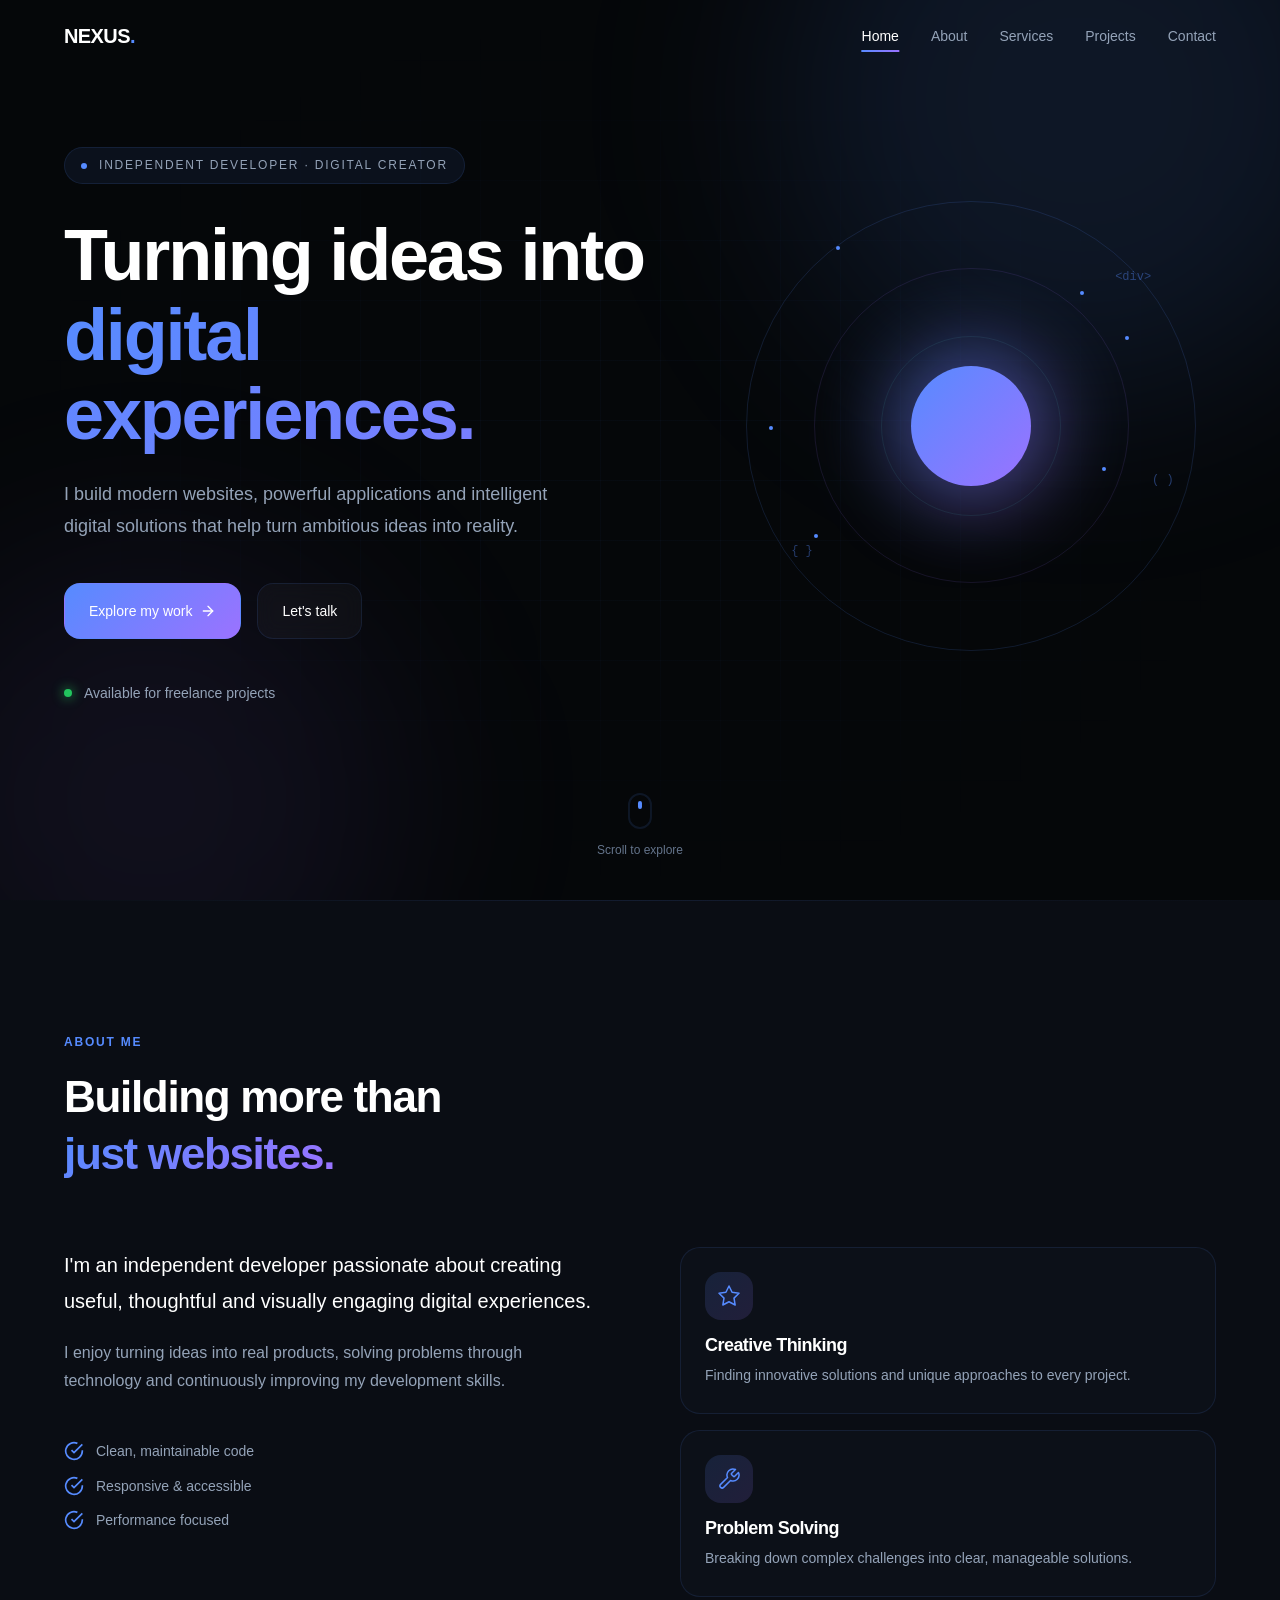
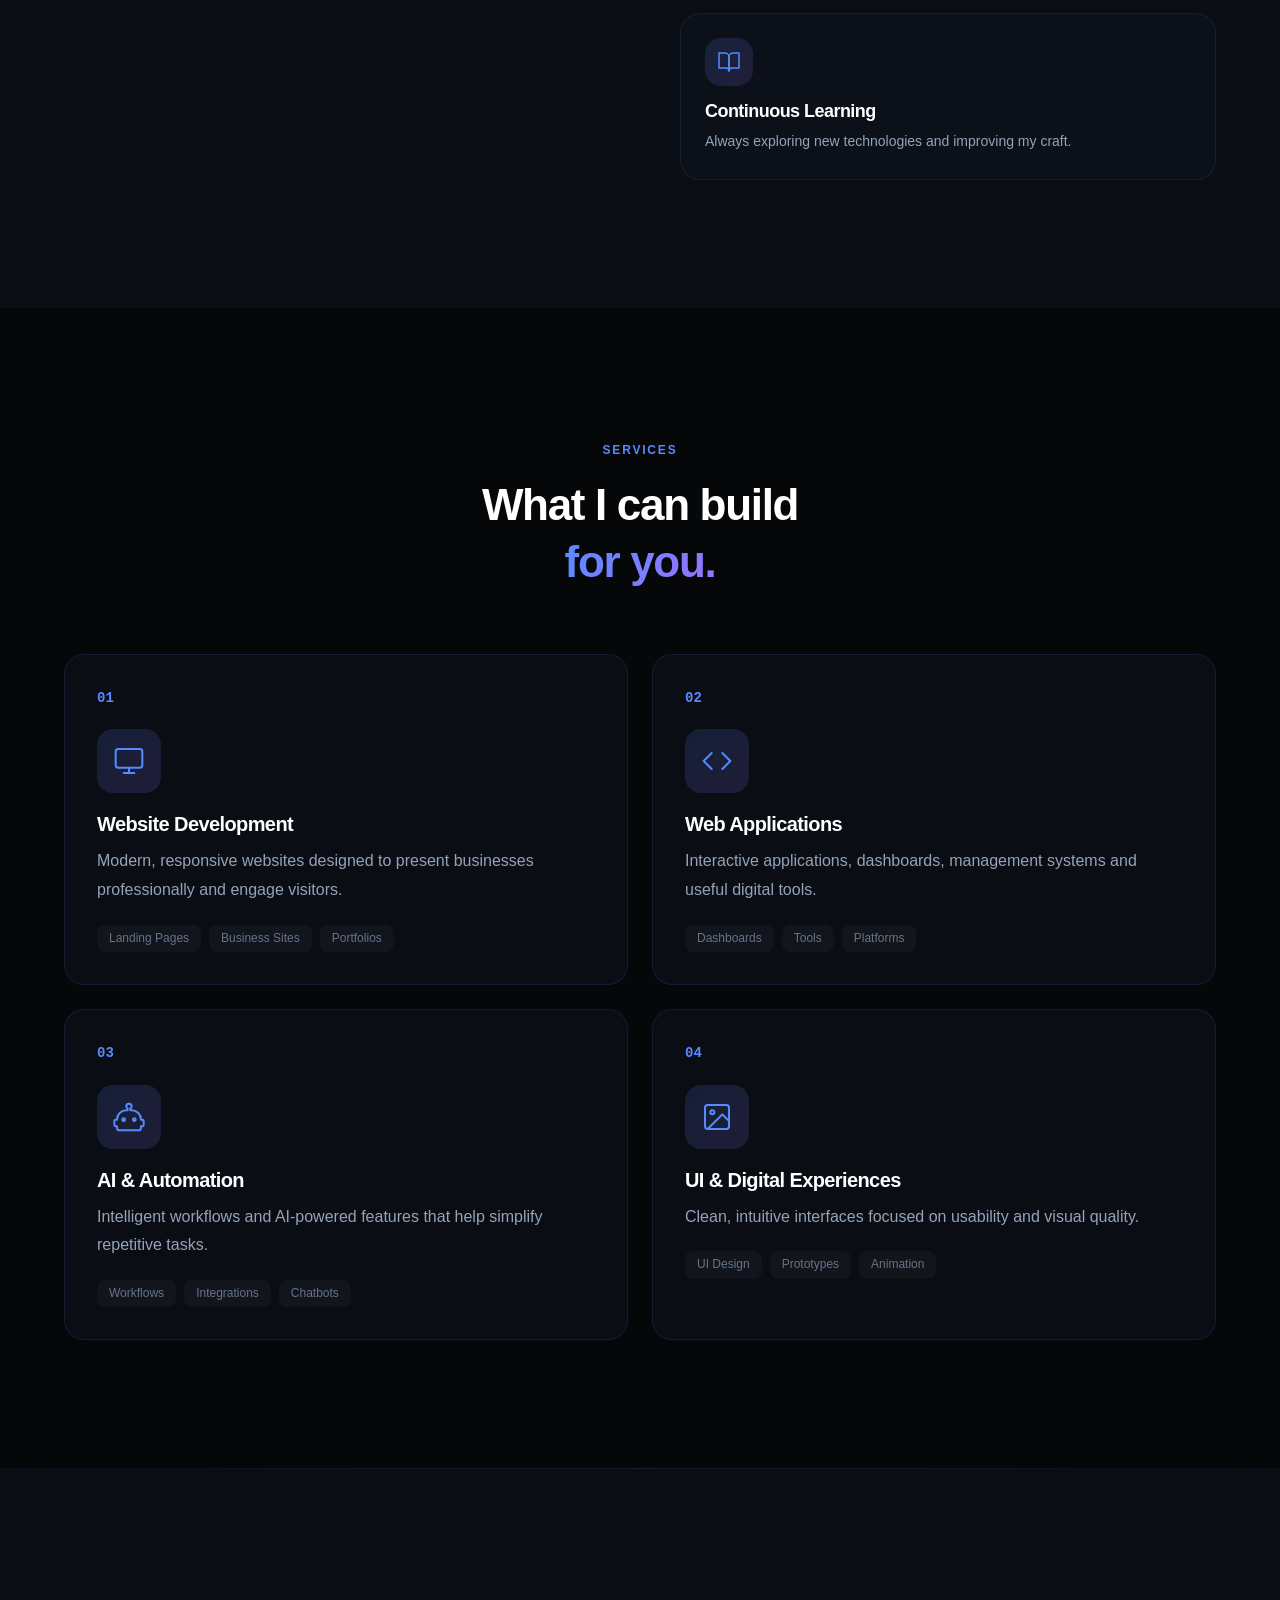
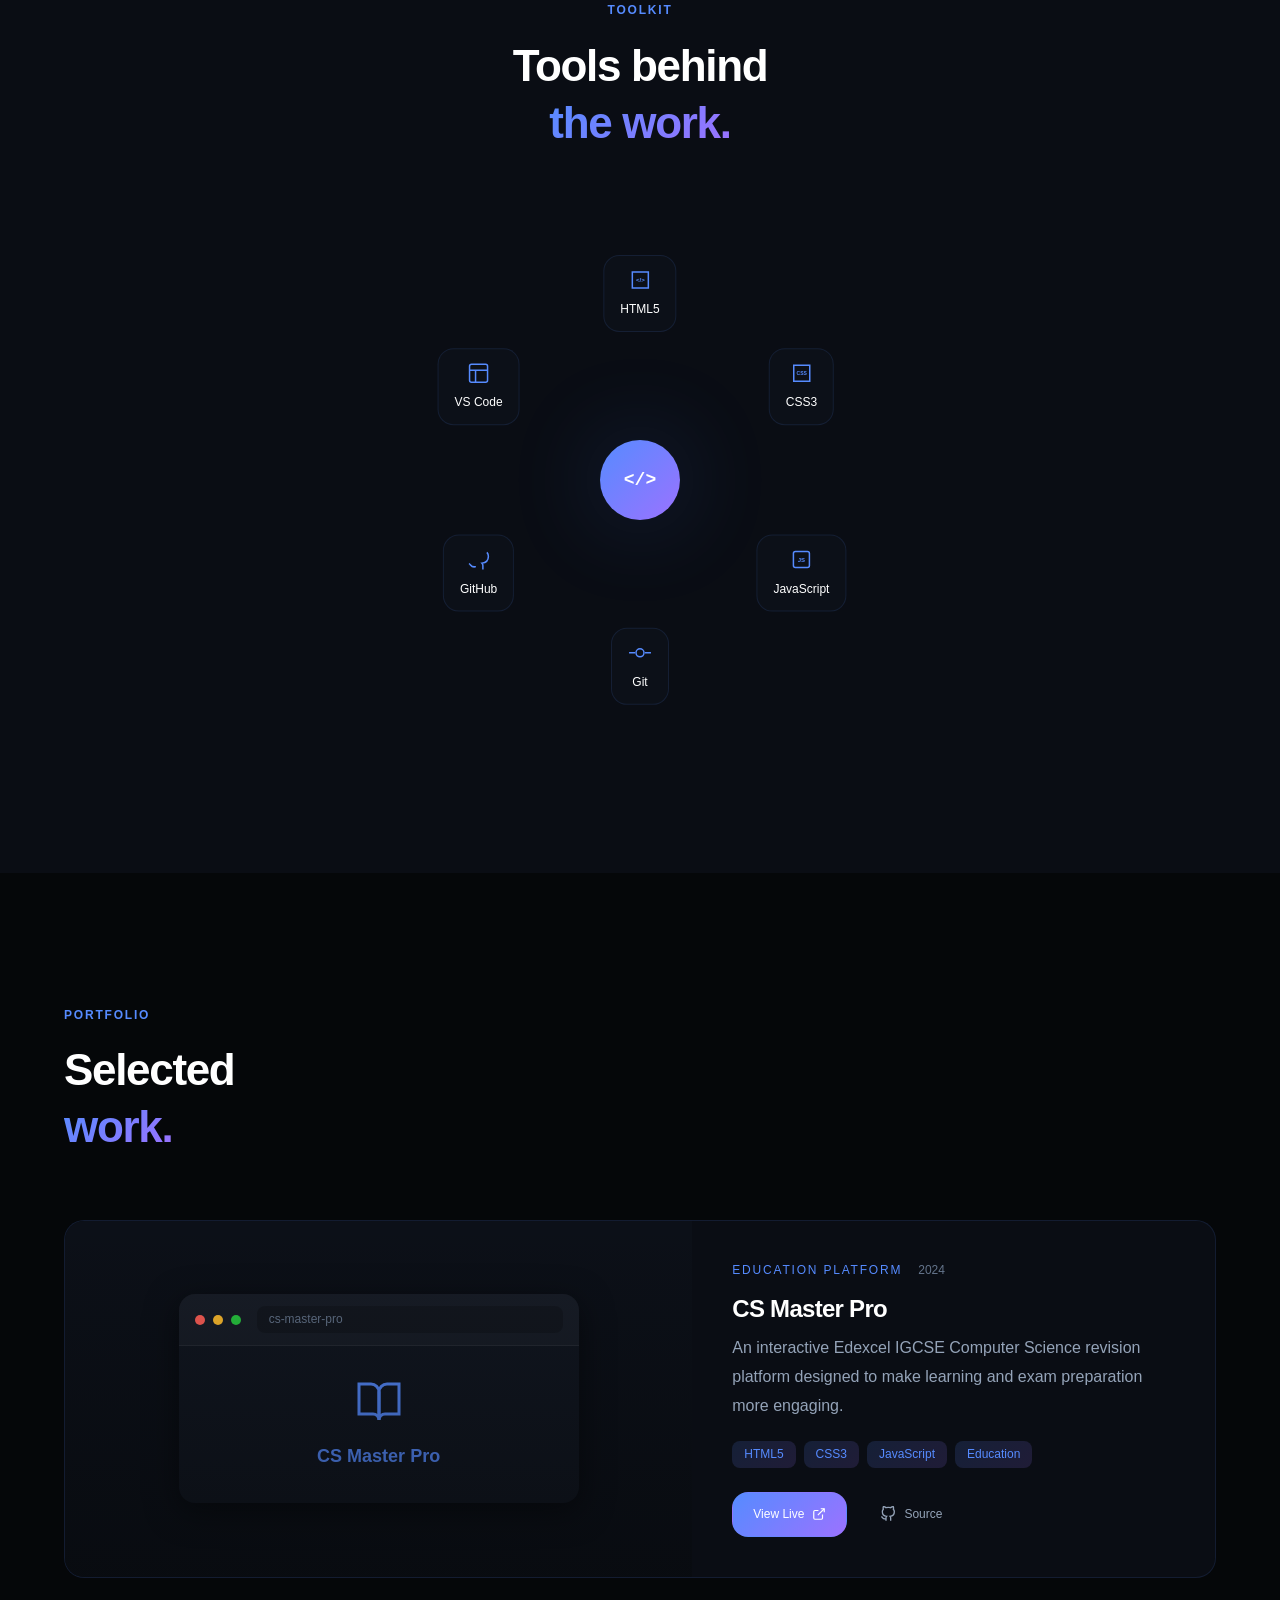
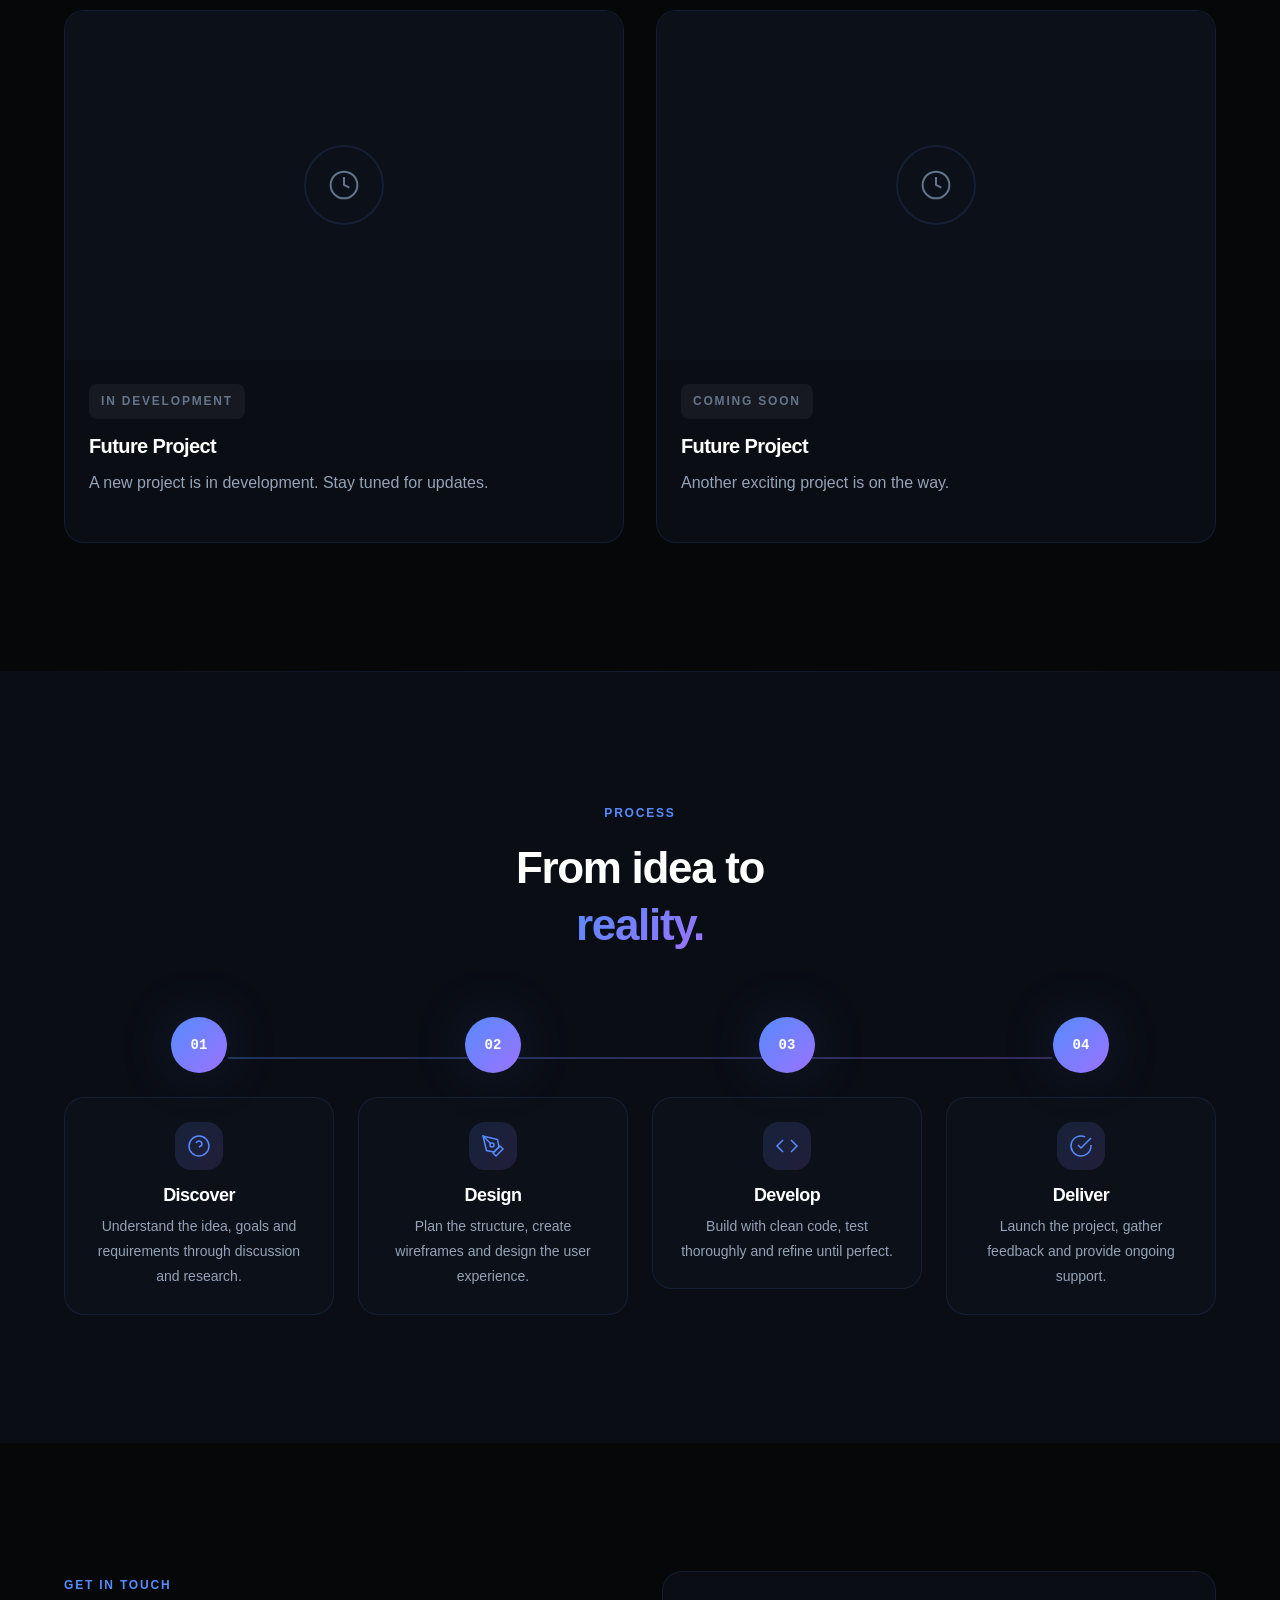
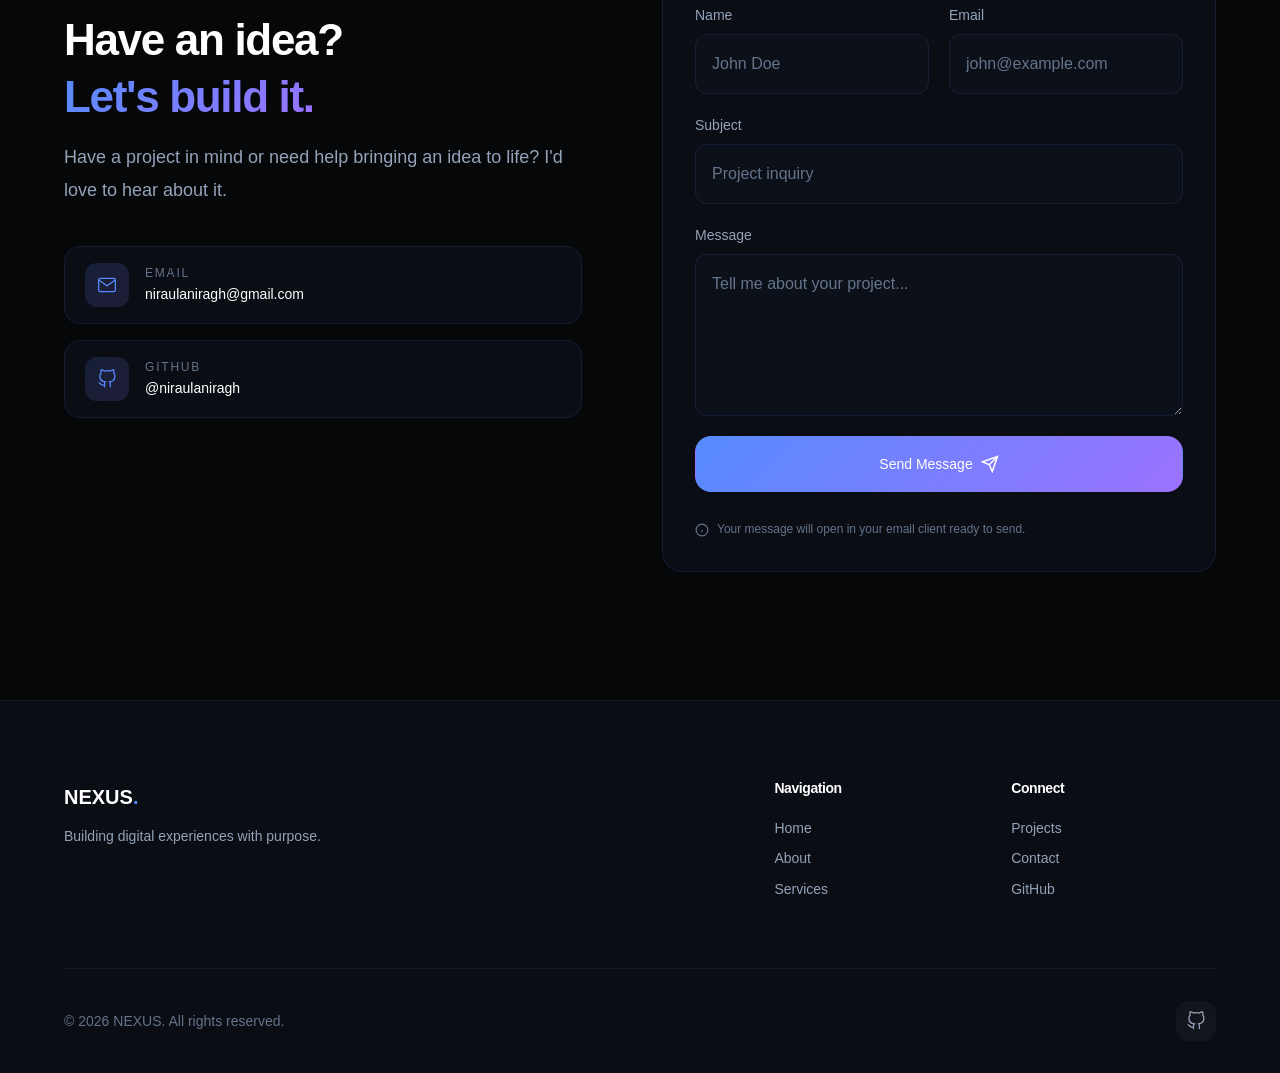
==== commit d5d7166a: "Add email: niraulaniragh@gmail.com, improve contact form" ====
--- a/index.html
+++ b/index.html
@@ -570,7 +570,7 @@
                         <p class="contact-description">Have a project in mind or need help bringing an idea to life? I'd love to hear about it.</p>
                         
                         <div class="contact-links">
-                            <a href="mailto:your.email@example.com" class="contact-link">
+                            <a href="mailto:niraulaniragh@gmail.com" class="contact-link">
                                 <div class="link-icon">
                                     <svg width="20" height="20" viewBox="0 0 24 24" fill="none" stroke="currentColor" stroke-width="1.5">
                                         <path d="M4 4h16c1.1 0 2 .9 2 2v12c0 1.1-.9 2-2 2H4c-1.1 0-2-.9-2-2V6c0-1.1.9-2 2-2z"></path>
@@ -579,7 +579,7 @@
                                 </div>
                                 <div class="link-content">
                                     <span class="link-label">Email</span>
-                                    <span class="link-value">your.email@example.com</span>
+                                    <span class="link-value">niraulaniragh@gmail.com</span>
                                 </div>
                             </a>
                             <a href="https://github.com/niraulaniragh" target="_blank" rel="noopener noreferrer" class="contact-link">
@@ -596,7 +596,7 @@
                         </div>
                     </div>
                     
-                    <form class="contact-form" id="contact-form" action="https://formspree.io/f/YOUR_FORM_ID" method="POST">
+                    <form class="contact-form" id="contact-form" action="https://formspree.io/f/YOUR_FORM_ID" method="POST" data-email="niraulaniragh@gmail.com">
                         <div class="form-row">
                             <div class="form-group">
                                 <label for="name">Name</label>
@@ -628,7 +628,7 @@
                                 <line x1="12" y1="16" x2="12" y2="12"></line>
                                 <line x1="12" y1="8" x2="12.01" y2="8"></line>
                             </svg>
-                            <span>Form uses mailto fallback. Configure Formspree for full functionality.</span>
+                            <span>Your message will open in your email client ready to send.</span>
                         </p>
                     </form>
                 </div>
